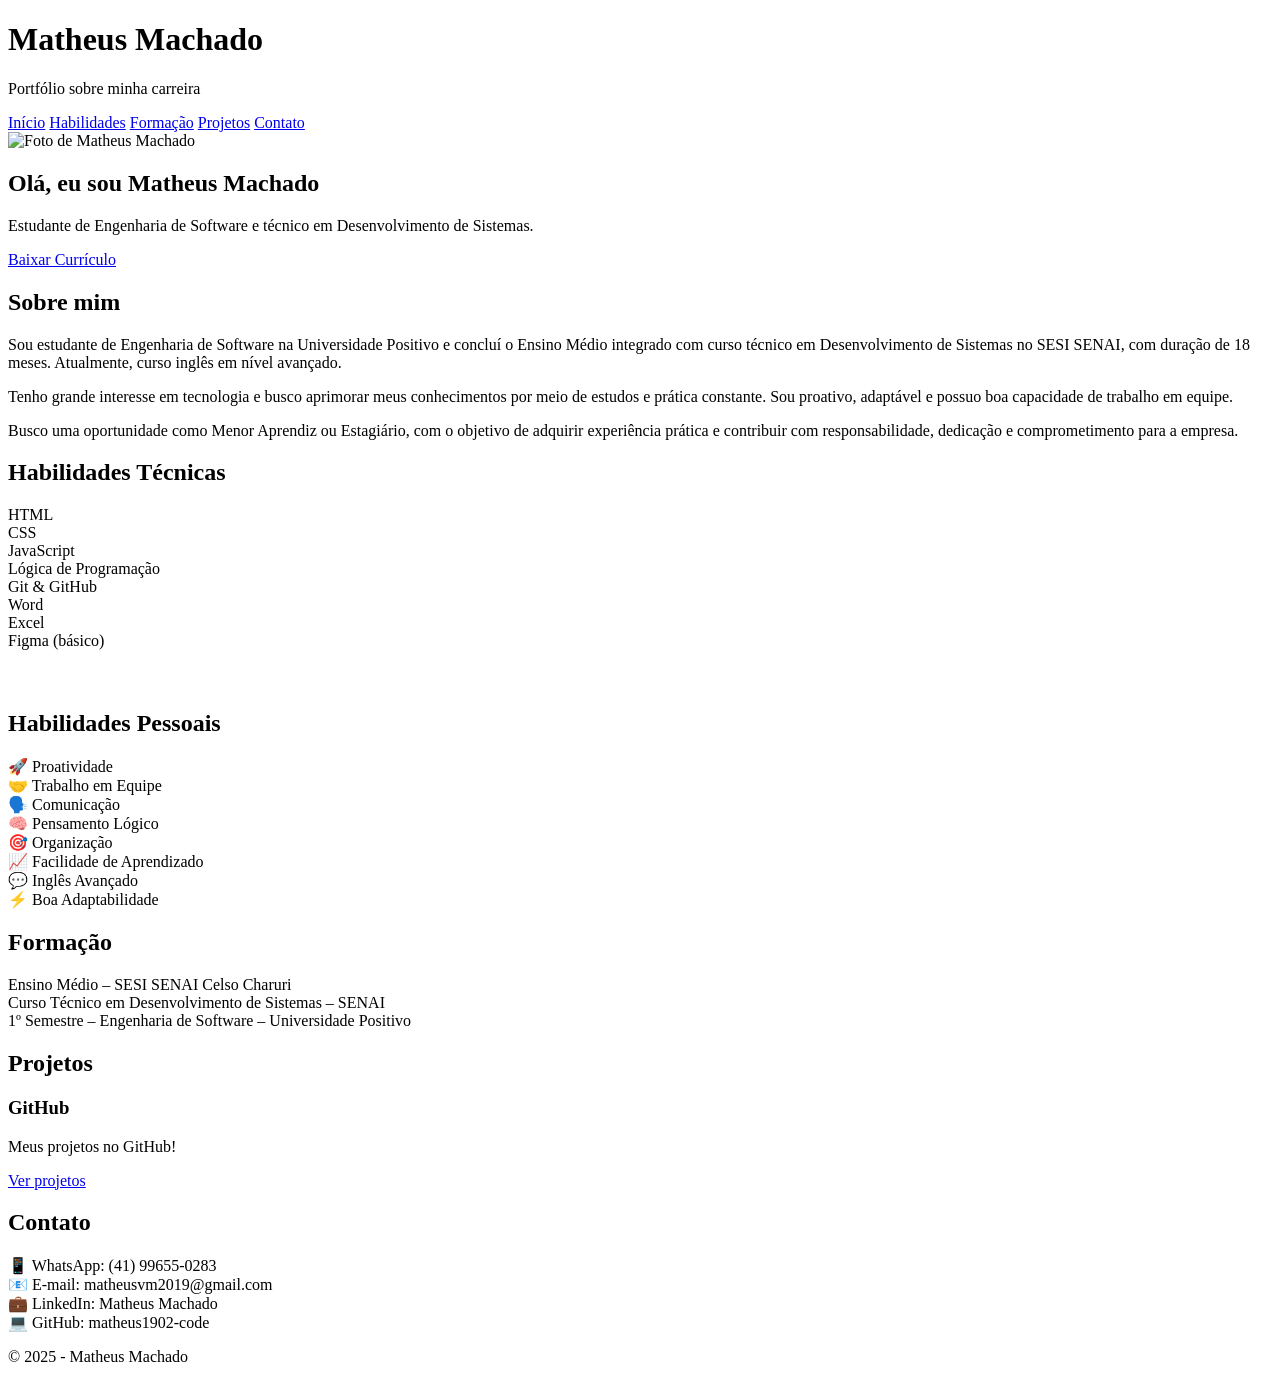
==== index.html @ 7f8881ae "Create index.html" ====
<!DOCTYPE html>
<html lang="pt-br">

<head>
  <meta charset="UTF-8">
  <meta name="viewport" content="width=device-width, initial-scale=1.0">
  <title>Portfólio | Matheus Machado</title>
  <link rel="stylesheet" href="style.css">
</head>

<body>

  <header>
    <h1>Matheus Machado</h1>
    <p>Portfólio sobre minha carreira</p>

    <nav>
      <a href="#home">Início</a>
      <a href="#habilidades">Habilidades</a>
      <a href="#formacao">Formação</a>
      <a href="#projetos">Projetos</a>
      <a href="#contato">Contato</a>
    </nav>
  </header>

  <main id="home">

    <!-- HOME + SOBRE -->
    <section class="container-inicial reveal">

      <div class="esquerda">
        <img src="/img/imagem-matheus.jpeg" alt="Foto de Matheus Machado">

        <h2>Olá, eu sou <span>Matheus Machado</span></h2>

        <p>
          Estudante de Engenharia de Software e técnico em Desenvolvimento de Sistemas.
        </p>

        <a href="/docs/Currículo Matheus Machado.pdf" class="btn-cv" download>
          Baixar Currículo
        </a>
      </div>

      <div class="direita">
        <h2>Sobre mim</h2>
        <p>
          Sou estudante de Engenharia de Software na Universidade Positivo e concluí o Ensino Médio integrado com curso técnico
          em Desenvolvimento de Sistemas no SESI SENAI, com duração de 18 meses. Atualmente, curso inglês
          em nível avançado.
        </p>

        <p>
          Tenho grande interesse em tecnologia e busco aprimorar meus conhecimentos por
          meio de estudos e prática constante. Sou proativo, adaptável e possuo boa
          capacidade de trabalho em equipe.
        </p>

        <p>
          Busco uma oportunidade como Menor Aprendiz ou Estagiário, com o objetivo de
          adquirir experiência prática e contribuir com responsabilidade, dedicação e
          comprometimento para a empresa.
        </p>
      </div>

    </section>

    <!-- HABILIDADES -->
    <section id="habilidades" class="reveal">
      <h2>Habilidades Técnicas</h2>

      <div class="grid-habilidades">
        <div class="card-habilidade">HTML</div>
        <div class="card-habilidade">CSS</div>
        <div class="card-habilidade">JavaScript</div>
        <div class="card-habilidade">Lógica de Programação</div>
        <div class="card-habilidade">Git & GitHub</div>
        <div class="card-habilidade">Word</div>
        <div class="card-habilidade">Excel</div>
        <div class="card-habilidade">Figma (básico)</div>
      </div>

      <h2 style="margin-top:60px;">Habilidades Pessoais</h2>

      <div class="grid-habilidades">
        <div class="card-habilidade">🚀 Proatividade</div>
        <div class="card-habilidade">🤝 Trabalho em Equipe</div>
        <div class="card-habilidade">🗣️ Comunicação</div>
        <div class="card-habilidade">🧠 Pensamento Lógico</div>
        <div class="card-habilidade">🎯 Organização</div>
        <div class="card-habilidade">📈 Facilidade de Aprendizado</div>
        <div class="card-habilidade">💬 Inglês Avançado</div>
        <div class="card-habilidade">⚡ Boa Adaptabilidade</div>
      </div>
    </section>

    <!-- FORMAÇÃO -->
    <section id="formacao" class="reveal">
      <h2>Formação</h2>

      <div class="formacao-item">
        Ensino Médio – SESI SENAI Celso Charuri
      </div>

      <div class="formacao-item">
        Curso Técnico em Desenvolvimento de Sistemas – SENAI
      </div>

      <div class="formacao-item">
        1º Semestre – Engenharia de Software – Universidade Positivo
      </div>
    </section>


    <!-- PROJETOS -->
    <section id="projetos" class="reveal">
      <h2>Projetos</h2>

      <div class="projetos-container">

        <div class="projeto">
          <h3>GitHub</h3>
          <p>Meus projetos no GitHub!</p>
          <a href="https://github.com/matheus1902-code" target="_blank">Ver projetos</a>
        </div>

      </div>
    </section>


    <!-- CONTATO -->
    <section id="contato" class="reveal">
      <h2>Contato</h2>

      <div class="contato-item">📱 WhatsApp: (41) 99655-0283</div>
      <div class="contato-item">📧 E-mail: matheusvm2019@gmail.com</div>
      <div class="contato-item">💼 LinkedIn: Matheus Machado</div>
      <div class="contato-item">💻 GitHub: matheus1902-code</div>
    </section>

  </main>

  <footer>
    <p>© 2025 - Matheus Machado</p>
  </footer>

  <script src="script.js"></script>
</body>

</html>
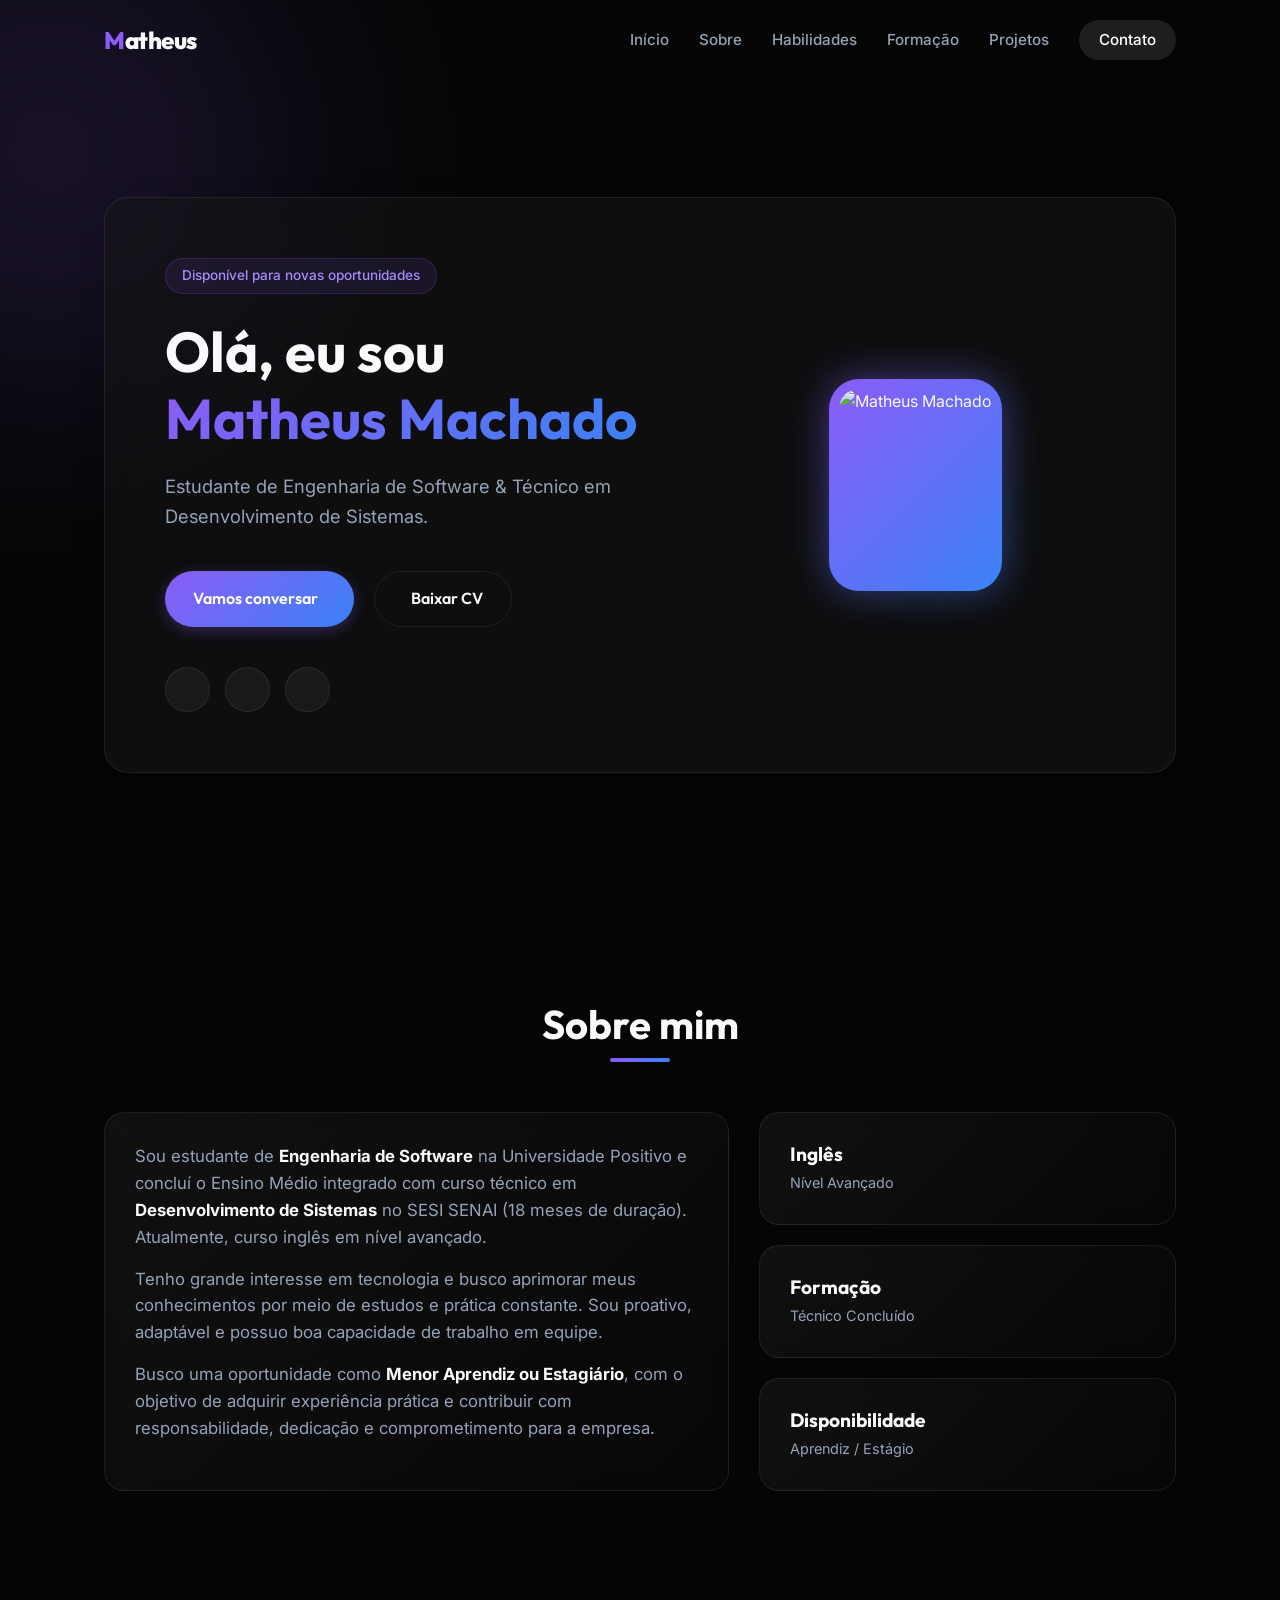
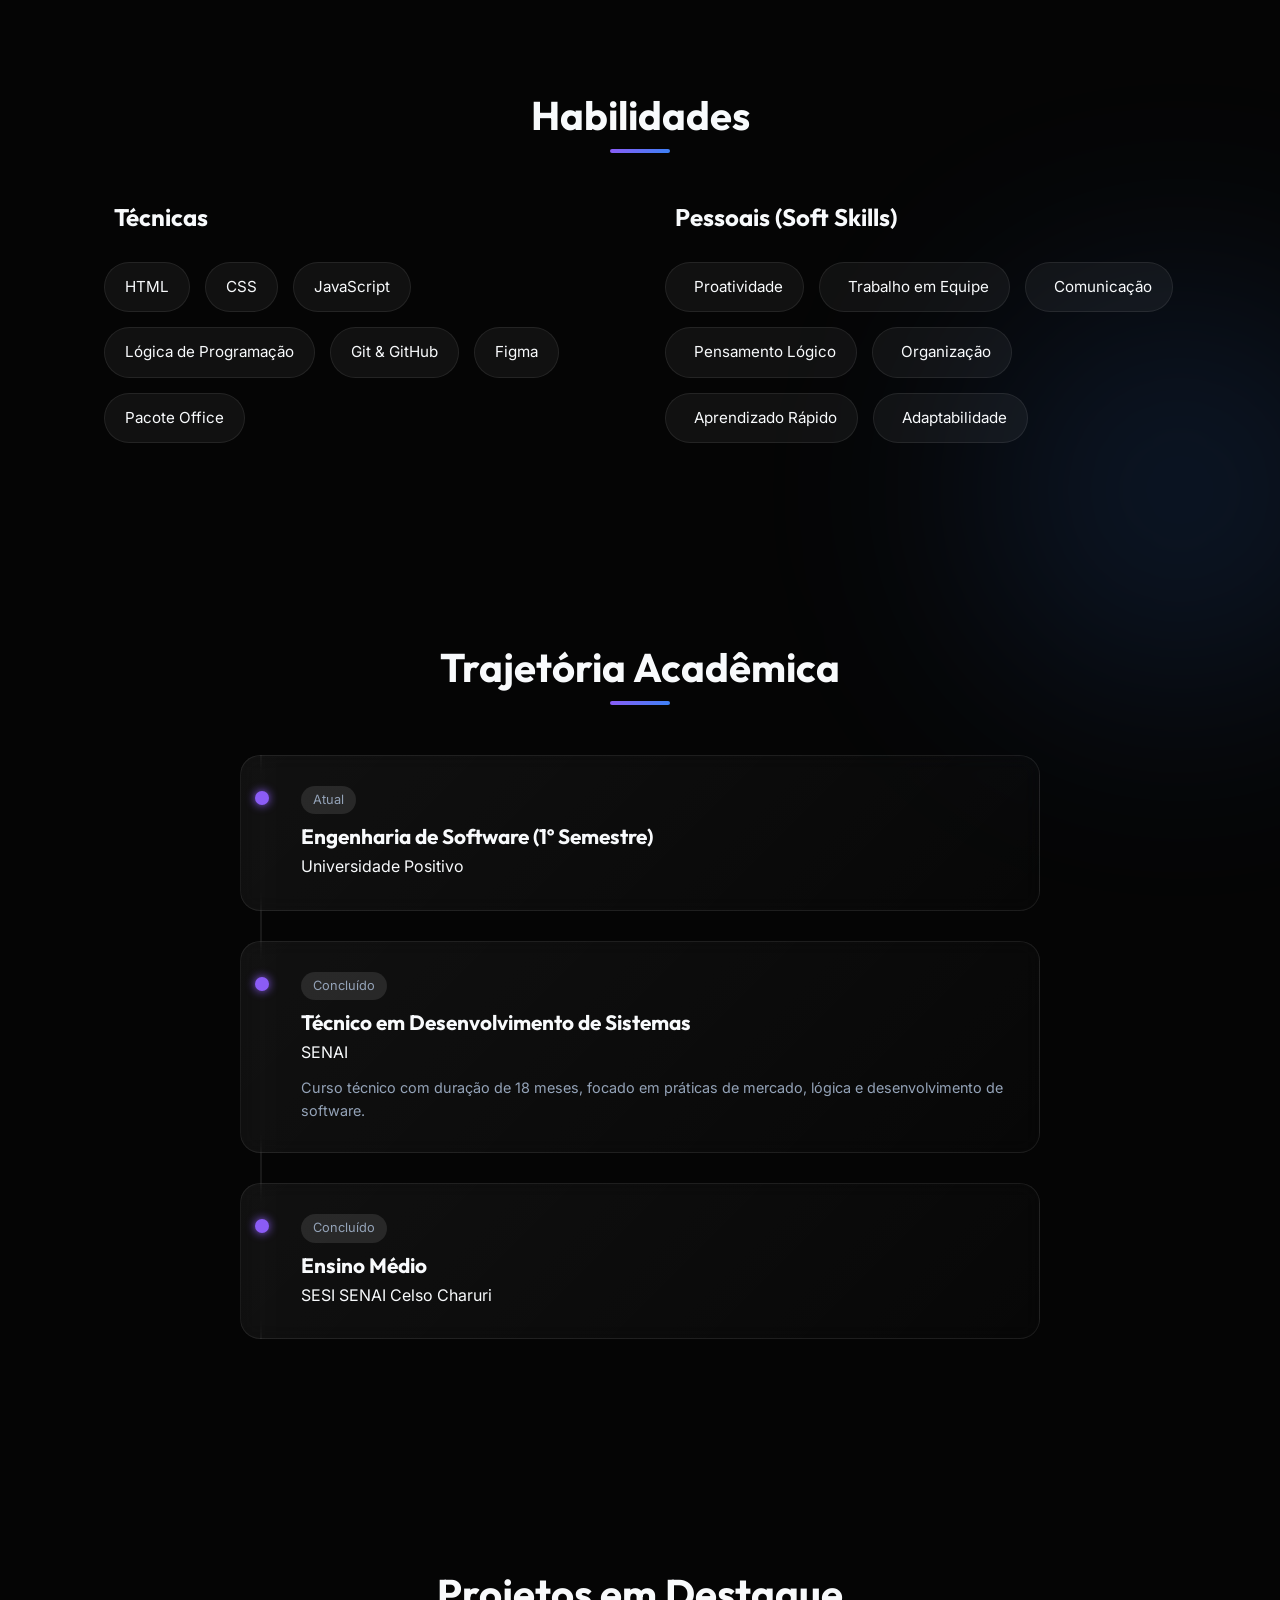
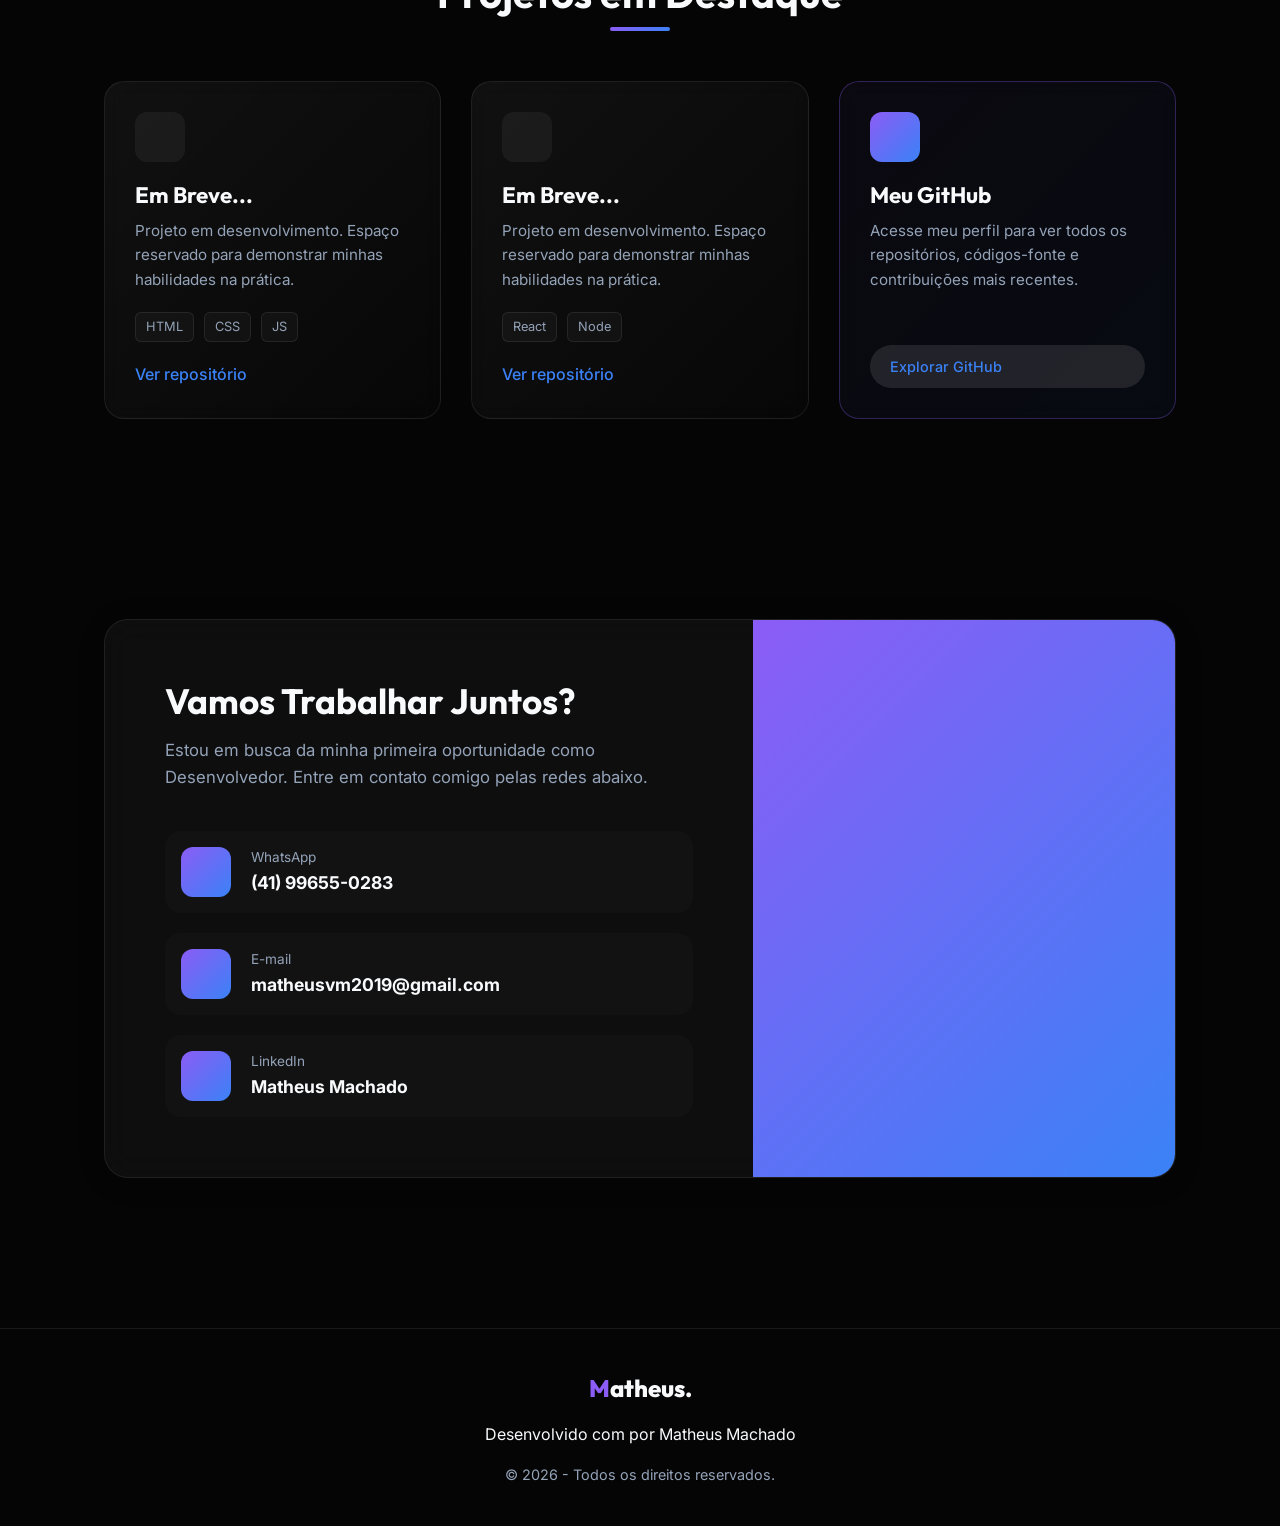
==== commit 9006470b: "Add files via upload" ====
--- a/index.html
+++ b/index.html
@@ -4,147 +4,291 @@
 <head>
   <meta charset="UTF-8">
   <meta name="viewport" content="width=device-width, initial-scale=1.0">
-  <title>Portfólio | Matheus Machado</title>
+  <title>Matheus Machado | Portfólio</title>
+  
+  <!-- Google Fonts -->
+  <link rel="preconnect" href="https://fonts.googleapis.com">
+  <link rel="preconnect" href="https://fonts.gstatic.com" crossorigin>
+  <link href="https://fonts.googleapis.com/css2?family=Inter:wght@300;400;500;600&family=Outfit:wght@400;600;800&display=swap" rel="stylesheet">
+  
+  <!-- Phosphor Icons -->
+  <script src="https://unpkg.com/@phosphor-icons/web"></script>
+  
   <link rel="stylesheet" href="style.css">
 </head>
 
 <body>
 
-  <header>
-    <h1>Matheus Machado</h1>
-    <p>Portfólio sobre minha carreira</p>
-
-    <nav>
-      <a href="#home">Início</a>
-      <a href="#habilidades">Habilidades</a>
-      <a href="#formacao">Formação</a>
-      <a href="#projetos">Projetos</a>
-      <a href="#contato">Contato</a>
-    </nav>
+  <!-- Background Animated Blobs -->
+  <div class="blob blob-1"></div>
+  <div class="blob blob-2"></div>
+
+  <header id="header">
+    <div class="header-container">
+      <div class="logo">
+        <a href="#home"><span>M</span>atheus</a>
+      </div>
+      <nav>
+        <a href="#home">Início</a>
+        <a href="#sobre">Sobre</a>
+        <a href="#habilidades">Habilidades</a>
+        <a href="#formacao">Formação</a>
+        <a href="#projetos">Projetos</a>
+        <a href="#contato" class="nav-cta">Contato</a>
+      </nav>
+      <div class="mobile-menu-btn">
+        <i class="ph ph-list"></i>
+      </div>
+    </div>
   </header>
 
   <main id="home">
-
-    <!-- HOME + SOBRE -->
-    <section class="container-inicial reveal">
-
-      <div class="esquerda">
-        <img src="/img/imagem-matheus.jpeg" alt="Foto de Matheus Machado">
-
-        <h2>Olá, eu sou <span>Matheus Machado</span></h2>
-
-        <p>
-          Estudante de Engenharia de Software e técnico em Desenvolvimento de Sistemas.
-        </p>
-
-        <a href="/docs/Currículo Matheus Machado.pdf" class="btn-cv" download>
-          Baixar Currículo
-        </a>
-      </div>
-
-      <div class="direita">
+    <!-- HOME HERO -->
+    <section class="hero-section reveal">
+      <div class="hero-content glass-panel">
+        <div class="hero-text">
+          <div class="badge">Disponível para novas oportunidades</div>
+          <h1>Olá, eu sou<br><span class="gradient-text">Matheus Machado</span></h1>
+          <p class="subtitle">
+            Estudante de Engenharia de Software & Técnico em Desenvolvimento de Sistemas.
+          </p>
+          <div class="hero-actions">
+            <a href="#contato" class="btn btn-primary">
+              Vamos conversar <i class="ph ph-arrow-right"></i>
+            </a>
+            <a href="/docs/Currículo Matheus Machado.pdf" class="btn btn-secondary" download>
+              <i class="ph ph-download-simple"></i> Baixar CV
+            </a>
+          </div>
+          <div class="hero-social">
+            <a href="https://github.com/matheus1902-code" target="_blank" aria-label="GitHub"><i class="ph ph-github-logo"></i></a>
+            <a href="#" aria-label="LinkedIn"><i class="ph ph-linkedin-logo"></i></a>
+            <a href="mailto:matheusvm2019@gmail.com" aria-label="Email"><i class="ph ph-envelope-simple"></i></a>
+          </div>
+        </div>
+        <div class="hero-image">
+          <div class="img-wrapper">
+            <img src="/img/imagem-matheus.jpeg" alt="Matheus Machado">
+          </div>
+        </div>
+      </div>
+    </section>
+
+    <!-- SOBRE -->
+    <section id="sobre" class="section reveal">
+      <div class="section-header">
         <h2>Sobre mim</h2>
-        <p>
-          Sou estudante de Engenharia de Software na Universidade Positivo e concluí o Ensino Médio integrado com curso técnico
-          em Desenvolvimento de Sistemas no SESI SENAI, com duração de 18 meses. Atualmente, curso inglês
-          em nível avançado.
-        </p>
-
-        <p>
-          Tenho grande interesse em tecnologia e busco aprimorar meus conhecimentos por
-          meio de estudos e prática constante. Sou proativo, adaptável e possuo boa
-          capacidade de trabalho em equipe.
-        </p>
-
-        <p>
-          Busco uma oportunidade como Menor Aprendiz ou Estagiário, com o objetivo de
-          adquirir experiência prática e contribuir com responsabilidade, dedicação e
-          comprometimento para a empresa.
-        </p>
-      </div>
-
+        <div class="divider"></div>
+      </div>
+      
+      <div class="about-grid">
+        <div class="about-text glass-card">
+          <i class="ph ph-user-circle about-icon"></i>
+          <p>
+            Sou estudante de <strong>Engenharia de Software</strong> na Universidade Positivo e concluí o Ensino Médio integrado com curso técnico em <strong>Desenvolvimento de Sistemas</strong> no SESI SENAI (18 meses de duração). Atualmente, curso inglês em nível avançado.
+          </p>
+          <p>
+            Tenho grande interesse em tecnologia e busco aprimorar meus conhecimentos por meio de estudos e prática constante. Sou proativo, adaptável e possuo boa capacidade de trabalho em equipe.
+          </p>
+          <p>
+            Busco uma oportunidade como <strong>Menor Aprendiz ou Estagiário</strong>, com o objetivo de adquirir experiência prática e contribuir com responsabilidade, dedicação e comprometimento para a empresa.
+          </p>
+        </div>
+        
+        <div class="about-stats">
+          <div class="stat-card glass-card">
+            <h3>Inglês</h3>
+            <p>Nível Avançado</p>
+            <i class="ph ph-translate stat-icon"></i>
+          </div>
+          <div class="stat-card glass-card">
+            <h3>Formação</h3>
+            <p>Técnico Concluído</p>
+            <i class="ph ph-graduation-cap stat-icon"></i>
+          </div>
+          <div class="stat-card glass-card">
+            <h3>Disponibilidade</h3>
+            <p>Aprendiz / Estágio</p>
+            <i class="ph ph-briefcase stat-icon"></i>
+          </div>
+        </div>
+      </div>
     </section>
 
     <!-- HABILIDADES -->
-    <section id="habilidades" class="reveal">
-      <h2>Habilidades Técnicas</h2>
-
-      <div class="grid-habilidades">
-        <div class="card-habilidade">HTML</div>
-        <div class="card-habilidade">CSS</div>
-        <div class="card-habilidade">JavaScript</div>
-        <div class="card-habilidade">Lógica de Programação</div>
-        <div class="card-habilidade">Git & GitHub</div>
-        <div class="card-habilidade">Word</div>
-        <div class="card-habilidade">Excel</div>
-        <div class="card-habilidade">Figma (básico)</div>
-      </div>
-
-      <h2 style="margin-top:60px;">Habilidades Pessoais</h2>
-
-      <div class="grid-habilidades">
-        <div class="card-habilidade">🚀 Proatividade</div>
-        <div class="card-habilidade">🤝 Trabalho em Equipe</div>
-        <div class="card-habilidade">🗣️ Comunicação</div>
-        <div class="card-habilidade">🧠 Pensamento Lógico</div>
-        <div class="card-habilidade">🎯 Organização</div>
-        <div class="card-habilidade">📈 Facilidade de Aprendizado</div>
-        <div class="card-habilidade">💬 Inglês Avançado</div>
-        <div class="card-habilidade">⚡ Boa Adaptabilidade</div>
+    <section id="habilidades" class="section reveal">
+      <div class="section-header">
+        <h2>Habilidades</h2>
+        <div class="divider"></div>
+      </div>
+
+      <div class="skills-container">
+        <div class="skills-column">
+          <h3 class="skills-title"><i class="ph ph-code"></i> Técnicas</h3>
+          <div class="skills-grid">
+            <div class="skill-tag">HTML</div>
+            <div class="skill-tag">CSS</div>
+            <div class="skill-tag">JavaScript</div>
+            <div class="skill-tag">Lógica de Programação</div>
+            <div class="skill-tag">Git & GitHub</div>
+            <div class="skill-tag">Figma</div>
+            <div class="skill-tag">Pacote Office</div>
+          </div>
+        </div>
+
+        <div class="skills-column">
+          <h3 class="skills-title"><i class="ph ph-users"></i> Pessoais (Soft Skills)</h3>
+          <div class="skills-grid">
+            <div class="skill-tag"><i class="ph-fill ph-rocket-launch"></i> Proatividade</div>
+            <div class="skill-tag"><i class="ph-fill ph-users-three"></i> Trabalho em Equipe</div>
+            <div class="skill-tag"><i class="ph-fill ph-chats"></i> Comunicação</div>
+            <div class="skill-tag"><i class="ph-fill ph-brain"></i> Pensamento Lógico</div>
+            <div class="skill-tag"><i class="ph-fill ph-check-square"></i> Organização</div>
+            <div class="skill-tag"><i class="ph-fill ph-book-open"></i> Aprendizado Rápido</div>
+            <div class="skill-tag"><i class="ph-fill ph-arrows-merge"></i> Adaptabilidade</div>
+          </div>
+        </div>
       </div>
     </section>
 
     <!-- FORMAÇÃO -->
-    <section id="formacao" class="reveal">
-      <h2>Formação</h2>
-
-      <div class="formacao-item">
-        Ensino Médio – SESI SENAI Celso Charuri
-      </div>
-
-      <div class="formacao-item">
-        Curso Técnico em Desenvolvimento de Sistemas – SENAI
-      </div>
-
-      <div class="formacao-item">
-        1º Semestre – Engenharia de Software – Universidade Positivo
-      </div>
-    </section>
-
+    <section id="formacao" class="section reveal">
+      <div class="section-header">
+        <h2>Trajetória Acadêmica</h2>
+        <div class="divider"></div>
+      </div>
+
+      <div class="timeline">
+        <div class="timeline-item glass-card">
+          <div class="timeline-dot"></div>
+          <div class="timeline-content">
+            <span class="timeline-date">Atual</span>
+            <h3>Engenharia de Software (1º Semestre)</h3>
+            <p>Universidade Positivo</p>
+          </div>
+        </div>
+
+        <div class="timeline-item glass-card">
+          <div class="timeline-dot"></div>
+          <div class="timeline-content">
+            <span class="timeline-date">Concluído</span>
+            <h3>Técnico em Desenvolvimento de Sistemas</h3>
+            <p>SENAI</p>
+            <p class="timeline-desc">Curso técnico com duração de 18 meses, focado em práticas de mercado, lógica e desenvolvimento de software.</p>
+          </div>
+        </div>
+
+        <div class="timeline-item glass-card">
+          <div class="timeline-dot"></div>
+          <div class="timeline-content">
+            <span class="timeline-date">Concluído</span>
+            <h3>Ensino Médio</h3>
+            <p>SESI SENAI Celso Charuri</p>
+          </div>
+        </div>
+      </div>
+    </section>
 
     <!-- PROJETOS -->
-    <section id="projetos" class="reveal">
-      <h2>Projetos</h2>
-
-      <div class="projetos-container">
-
-        <div class="projeto">
-          <h3>GitHub</h3>
-          <p>Meus projetos no GitHub!</p>
-          <a href="https://github.com/matheus1902-code" target="_blank">Ver projetos</a>
-        </div>
-
-      </div>
-    </section>
-
+    <section id="projetos" class="section reveal">
+      <div class="section-header">
+        <h2>Projetos em Destaque</h2>
+        <div class="divider"></div>
+      </div>
+
+      <div class="projects-grid">
+        <!-- Projeto Placeholder 1 -->
+        <div class="project-card glass-card">
+          <div class="project-icon-wrapper">
+            <i class="ph ph-code"></i>
+          </div>
+          <h3>Em Breve...</h3>
+          <p>Projeto em desenvolvimento. Espaço reservado para demonstrar minhas habilidades na prática.</p>
+          <div class="project-techs">
+            <span>HTML</span>
+            <span>CSS</span>
+            <span>JS</span>
+          </div>
+          <a href="#" class="project-link">Ver repositório <i class="ph ph-arrow-up-right"></i></a>
+        </div>
+
+        <!-- Projeto Placeholder 2 -->
+        <div class="project-card glass-card">
+          <div class="project-icon-wrapper">
+            <i class="ph ph-terminal-window"></i>
+          </div>
+          <h3>Em Breve...</h3>
+          <p>Projeto em desenvolvimento. Espaço reservado para demonstrar minhas habilidades na prática.</p>
+          <div class="project-techs">
+            <span>React</span>
+            <span>Node</span>
+          </div>
+          <a href="#" class="project-link">Ver repositório <i class="ph ph-arrow-up-right"></i></a>
+        </div>
+
+        <!-- Link GitHub Geral -->
+        <div class="project-card glass-card highlight-card">
+          <div class="project-icon-wrapper">
+            <i class="ph ph-github-logo"></i>
+          </div>
+          <h3>Meu GitHub</h3>
+          <p>Acesse meu perfil para ver todos os repositórios, códigos-fonte e contribuições mais recentes.</p>
+          <a href="https://github.com/matheus1902-code" target="_blank" class="project-link btn-primary-small">
+            Explorar GitHub <i class="ph ph-arrow-right"></i>
+          </a>
+        </div>
+      </div>
+    </section>
 
     <!-- CONTATO -->
-    <section id="contato" class="reveal">
-      <h2>Contato</h2>
-
-      <div class="contato-item">📱 WhatsApp: (41) 99655-0283</div>
-      <div class="contato-item">📧 E-mail: matheusvm2019@gmail.com</div>
-      <div class="contato-item">💼 LinkedIn: Matheus Machado</div>
-      <div class="contato-item">💻 GitHub: matheus1902-code</div>
-    </section>
-
+    <section id="contato" class="section reveal">
+      <div class="contact-wrapper glass-panel">
+        <div class="contact-info">
+          <h2>Vamos Trabalhar Juntos?</h2>
+          <p>Estou em busca da minha primeira oportunidade como Desenvolvedor. Entre em contato comigo pelas redes abaixo.</p>
+          
+          <div class="contact-list">
+            <a href="https://wa.me/5541996550283" target="_blank" class="contact-item">
+              <div class="icon-box"><i class="ph ph-whatsapp-logo"></i></div>
+              <div class="contact-text">
+                <span>WhatsApp</span>
+                <strong>(41) 99655-0283</strong>
+              </div>
+            </a>
+            
+            <a href="mailto:matheusvm2019@gmail.com" class="contact-item">
+              <div class="icon-box"><i class="ph ph-envelope-simple"></i></div>
+              <div class="contact-text">
+                <span>E-mail</span>
+                <strong>matheusvm2019@gmail.com</strong>
+              </div>
+            </a>
+            
+            <a href="#" class="contact-item">
+              <div class="icon-box"><i class="ph ph-linkedin-logo"></i></div>
+              <div class="contact-text">
+                <span>LinkedIn</span>
+                <strong>Matheus Machado</strong>
+              </div>
+            </a>
+          </div>
+        </div>
+        
+        <div class="contact-visual">
+          <i class="ph-fill ph-paper-plane-tilt"></i>
+        </div>
+      </div>
+    </section>
   </main>
 
   <footer>
-    <p>© 2025 - Matheus Machado</p>
+    <div class="footer-content">
+      <div class="footer-logo"><span>M</span>atheus.</div>
+      <p>Desenvolvido com <i class="ph-fill ph-heart" style="color: var(--primary);"></i> por Matheus Machado</p>
+      <p class="copyright">© 2026 - Todos os direitos reservados.</p>
+    </div>
   </footer>
 
   <script src="script.js"></script>
 </body>
-
 </html>
--- a/style.css
+++ b/style.css
@@ -0,0 +1,821 @@
+:root {
+  /* Colors */
+  --bg-color: #050505;
+  --bg-glass: rgba(20, 20, 22, 0.6);
+  --border-glass: rgba(255, 255, 255, 0.08);
+  
+  --primary: #8b5cf6; /* Vibrant purple */
+  --secondary: #3b82f6; /* Vibrant blue */
+  --text-main: #f8fafc;
+  --text-muted: #94a3b8;
+  
+  /* Gradients */
+  --gradient-main: linear-gradient(135deg, var(--primary), var(--secondary));
+  --gradient-glass: linear-gradient(135deg, rgba(255,255,255,0.05), rgba(255,255,255,0.01));
+  
+  /* Fonts */
+  --font-heading: 'Outfit', sans-serif;
+  --font-body: 'Inter', sans-serif;
+  
+  /* Transitions */
+  --transition: all 0.3s cubic-bezier(0.4, 0, 0.2, 1);
+}
+
+* {
+  margin: 0;
+  padding: 0;
+  box-sizing: border-box;
+}
+
+body {
+  background-color: var(--bg-color);
+  color: var(--text-main);
+  font-family: var(--font-body);
+  line-height: 1.6;
+  overflow-x: hidden;
+  position: relative;
+}
+
+/* Typography */
+h1, h2, h3, h4, h5, h6 {
+  font-family: var(--font-heading);
+  line-height: 1.2;
+}
+
+a {
+  text-decoration: none;
+  color: inherit;
+}
+
+.gradient-text {
+  background: var(--gradient-main);
+  -webkit-background-clip: text;
+  -webkit-text-fill-color: transparent;
+  background-clip: text;
+  display: inline-block;
+}
+
+/* Background Blobs */
+.blob {
+  position: absolute;
+  filter: blur(120px);
+  z-index: -1;
+  opacity: 0.5;
+  border-radius: 50%;
+  animation: float 10s infinite ease-in-out alternate;
+}
+
+.blob-1 {
+  width: 500px;
+  height: 500px;
+  background: rgba(139, 92, 246, 0.3);
+  top: -100px;
+  left: -200px;
+}
+
+.blob-2 {
+  width: 400px;
+  height: 400px;
+  background: rgba(59, 130, 246, 0.3);
+  top: 40%;
+  right: -100px;
+  animation-delay: -5s;
+}
+
+@keyframes float {
+  0% { transform: translate(0, 0) scale(1); }
+  100% { transform: translate(30px, 50px) scale(1.1); }
+}
+
+/* Glassmorphism Utilities */
+.glass-panel {
+  background: var(--bg-glass);
+  backdrop-filter: blur(16px);
+  -webkit-backdrop-filter: blur(16px);
+  border: 1px solid var(--border-glass);
+  border-radius: 24px;
+  box-shadow: 0 4px 30px rgba(0, 0, 0, 0.1);
+}
+
+.glass-card {
+  background: var(--gradient-glass);
+  backdrop-filter: blur(10px);
+  -webkit-backdrop-filter: blur(10px);
+  border: 1px solid var(--border-glass);
+  border-radius: 20px;
+  padding: 30px;
+  transition: var(--transition);
+}
+
+.glass-card:hover {
+  transform: translateY(-5px);
+  border-color: rgba(139, 92, 246, 0.3);
+  box-shadow: 0 10px 30px -10px rgba(139, 92, 246, 0.2);
+}
+
+/* Buttons */
+.btn {
+  display: inline-flex;
+  align-items: center;
+  gap: 8px;
+  padding: 14px 28px;
+  border-radius: 100px;
+  font-family: var(--font-heading);
+  font-weight: 600;
+  font-size: 1rem;
+  transition: var(--transition);
+  cursor: pointer;
+  border: none;
+}
+
+.btn-primary {
+  background: var(--gradient-main);
+  color: white;
+  box-shadow: 0 4px 15px rgba(139, 92, 246, 0.3);
+}
+
+.btn-primary:hover {
+  transform: translateY(-2px);
+  box-shadow: 0 8px 25px rgba(139, 92, 246, 0.5);
+}
+
+.btn-secondary {
+  background: transparent;
+  color: var(--text-main);
+  border: 1px solid var(--border-glass);
+}
+
+.btn-secondary:hover {
+  background: rgba(255,255,255,0.05);
+  border-color: white;
+}
+
+.btn-primary-small {
+  display: inline-flex;
+  align-items: center;
+  gap: 8px;
+  padding: 10px 20px;
+  background: rgba(255,255,255,0.1);
+  color: white;
+  border-radius: 100px;
+  font-weight: 500;
+  transition: var(--transition);
+  font-size: 0.9rem;
+}
+
+.btn-primary-small:hover {
+  background: var(--gradient-main);
+}
+
+/* Header */
+header {
+  position: fixed;
+  top: 0;
+  width: 100%;
+  z-index: 1000;
+  transition: var(--transition);
+  padding: 20px 0;
+}
+
+header.scrolled {
+  padding: 10px 0;
+  background: rgba(5, 5, 5, 0.8);
+  backdrop-filter: blur(12px);
+  -webkit-backdrop-filter: blur(12px);
+  border-bottom: 1px solid var(--border-glass);
+}
+
+.header-container {
+  max-width: 1200px;
+  margin: 0 auto;
+  padding: 0 5%;
+  display: flex;
+  justify-content: space-between;
+  align-items: center;
+}
+
+.logo a {
+  font-family: var(--font-heading);
+  font-weight: 800;
+  font-size: 1.5rem;
+  letter-spacing: -0.5px;
+}
+
+.logo span {
+  color: var(--primary);
+}
+
+nav {
+  display: flex;
+  gap: 30px;
+  align-items: center;
+}
+
+nav a {
+  font-size: 0.95rem;
+  font-weight: 500;
+  color: var(--text-muted);
+  transition: var(--transition);
+  position: relative;
+}
+
+nav a:hover {
+  color: var(--text-main);
+}
+
+nav a::after {
+  content: '';
+  position: absolute;
+  bottom: -4px;
+  left: 0;
+  width: 0%;
+  height: 2px;
+  background: var(--gradient-main);
+  transition: var(--transition);
+  border-radius: 2px;
+}
+
+nav a:hover::after {
+  width: 100%;
+}
+
+.nav-cta {
+  background: rgba(255,255,255,0.1);
+  padding: 8px 20px;
+  border-radius: 100px;
+  color: white;
+}
+
+.nav-cta:hover::after {
+  display: none;
+}
+.nav-cta:hover {
+  background: white;
+  color: black;
+}
+
+.mobile-menu-btn {
+  display: none;
+  font-size: 1.5rem;
+  cursor: pointer;
+}
+
+/* Sections General */
+.section {
+  padding: 100px 5%;
+  max-width: 1200px;
+  margin: 0 auto;
+}
+
+.section-header {
+  margin-bottom: 50px;
+  text-align: center;
+}
+
+.section-header h2 {
+  font-size: 2.5rem;
+  margin-bottom: 10px;
+}
+
+.divider {
+  height: 4px;
+  width: 60px;
+  background: var(--gradient-main);
+  margin: 0 auto;
+  border-radius: 2px;
+}
+
+/* Hero Section */
+.hero-section {
+  min-height: 100vh;
+  display: flex;
+  align-items: center;
+  justify-content: center;
+  padding: 120px 5% 50px;
+  max-width: 1200px;
+  margin: 0 auto;
+}
+
+.hero-content {
+  display: flex;
+  align-items: center;
+  justify-content: space-between;
+  gap: 50px;
+  padding: 60px;
+  width: 100%;
+}
+
+.hero-text {
+  flex: 1;
+}
+
+.badge {
+  display: inline-block;
+  padding: 6px 16px;
+  background: rgba(139, 92, 246, 0.1);
+  border: 1px solid rgba(139, 92, 246, 0.2);
+  color: #a78bfa;
+  border-radius: 100px;
+  font-size: 0.85rem;
+  font-weight: 500;
+  margin-bottom: 24px;
+}
+
+.hero-text h1 {
+  font-size: 3.5rem;
+  margin-bottom: 20px;
+}
+
+.subtitle {
+  font-size: 1.15rem;
+  color: var(--text-muted);
+  margin-bottom: 40px;
+  max-width: 90%;
+}
+
+.hero-actions {
+  display: flex;
+  gap: 20px;
+  margin-bottom: 40px;
+}
+
+.hero-social {
+  display: flex;
+  gap: 15px;
+}
+
+.hero-social a {
+  display: flex;
+  align-items: center;
+  justify-content: center;
+  width: 45px;
+  height: 45px;
+  border-radius: 50%;
+  background: rgba(255,255,255,0.05);
+  border: 1px solid var(--border-glass);
+  font-size: 1.3rem;
+  transition: var(--transition);
+}
+
+.hero-social a:hover {
+  background: var(--primary);
+  border-color: var(--primary);
+  transform: translateY(-3px);
+}
+
+.hero-image {
+  flex: 0.8;
+  display: flex;
+  justify-content: center;
+}
+
+.img-wrapper {
+  position: relative;
+  border-radius: 30px;
+  padding: 10px;
+  background: var(--gradient-main);
+  animation: float 6s ease-in-out infinite alternate;
+}
+
+.img-wrapper::before {
+  content: '';
+  position: absolute;
+  inset: 0;
+  background: var(--gradient-main);
+  filter: blur(20px);
+  opacity: 0.5;
+  z-index: -1;
+  border-radius: 30px;
+}
+
+.img-wrapper img {
+  width: 100%;
+  max-width: 320px;
+  border-radius: 20px;
+  display: block;
+  object-fit: cover;
+  aspect-ratio: 4/5;
+}
+
+/* Sobre Section */
+.about-grid {
+  display: grid;
+  grid-template-columns: 1.2fr 0.8fr;
+  gap: 30px;
+}
+
+.about-icon {
+  font-size: 2.5rem;
+  color: var(--primary);
+  margin-bottom: 20px;
+}
+
+.about-text p {
+  margin-bottom: 15px;
+  color: var(--text-muted);
+  font-size: 1.05rem;
+}
+
+.about-text strong {
+  color: var(--text-main);
+}
+
+.about-stats {
+  display: grid;
+  gap: 20px;
+}
+
+.stat-card {
+  position: relative;
+  overflow: hidden;
+}
+
+.stat-card h3 {
+  font-size: 1.2rem;
+  margin-bottom: 5px;
+}
+
+.stat-card p {
+  color: var(--text-muted);
+  font-size: 0.9rem;
+}
+
+.stat-icon {
+  position: absolute;
+  right: -10px;
+  bottom: -10px;
+  font-size: 5rem;
+  color: rgba(255,255,255,0.03);
+  transition: var(--transition);
+}
+
+.stat-card:hover .stat-icon {
+  color: rgba(139, 92, 246, 0.1);
+  transform: scale(1.1);
+}
+
+/* Habilidades */
+.skills-container {
+  display: grid;
+  grid-template-columns: 1fr 1fr;
+  gap: 50px;
+}
+
+.skills-title {
+  display: flex;
+  align-items: center;
+  gap: 10px;
+  margin-bottom: 30px;
+  font-size: 1.5rem;
+  color: var(--text-main);
+}
+
+.skills-title i {
+  color: var(--primary);
+}
+
+.skills-grid {
+  display: flex;
+  flex-wrap: wrap;
+  gap: 15px;
+}
+
+.skill-tag {
+  background: rgba(255,255,255,0.05);
+  border: 1px solid var(--border-glass);
+  padding: 12px 20px;
+  border-radius: 100px;
+  font-size: 0.95rem;
+  display: flex;
+  align-items: center;
+  gap: 8px;
+  transition: var(--transition);
+  cursor: default;
+}
+
+.skill-tag:hover {
+  background: rgba(139, 92, 246, 0.1);
+  border-color: var(--primary);
+  transform: translateY(-2px);
+}
+
+.skill-tag i {
+  color: var(--secondary);
+}
+
+/* Formação Timeline */
+.timeline {
+  position: relative;
+  max-width: 800px;
+  margin: 0 auto;
+}
+
+.timeline::before {
+  content: '';
+  position: absolute;
+  left: 20px;
+  top: 0;
+  bottom: 0;
+  width: 2px;
+  background: var(--border-glass);
+}
+
+.timeline-item {
+  position: relative;
+  padding-left: 60px;
+  margin-bottom: 30px;
+}
+
+.timeline-dot {
+  position: absolute;
+  left: 14px;
+  top: 35px;
+  width: 14px;
+  height: 14px;
+  border-radius: 50%;
+  background: var(--primary);
+  box-shadow: 0 0 10px var(--primary);
+}
+
+.timeline-date {
+  display: inline-block;
+  font-size: 0.8rem;
+  padding: 4px 12px;
+  background: rgba(255,255,255,0.1);
+  border-radius: 100px;
+  margin-bottom: 10px;
+  color: var(--text-muted);
+}
+
+.timeline-item h3 {
+  font-size: 1.3rem;
+  margin-bottom: 5px;
+}
+
+.timeline-desc {
+  margin-top: 10px;
+  font-size: 0.9rem;
+  color: var(--text-muted);
+}
+
+/* Projetos */
+.projects-grid {
+  display: grid;
+  grid-template-columns: repeat(auto-fit, minmax(300px, 1fr));
+  gap: 30px;
+}
+
+.project-card {
+  display: flex;
+  flex-direction: column;
+}
+
+.project-icon-wrapper {
+  width: 50px;
+  height: 50px;
+  border-radius: 12px;
+  background: rgba(255,255,255,0.05);
+  display: flex;
+  align-items: center;
+  justify-content: center;
+  font-size: 1.5rem;
+  color: var(--primary);
+  margin-bottom: 20px;
+}
+
+.project-card h3 {
+  font-size: 1.4rem;
+  margin-bottom: 10px;
+}
+
+.project-card p {
+  color: var(--text-muted);
+  font-size: 0.95rem;
+  margin-bottom: 20px;
+  flex-grow: 1;
+}
+
+.project-techs {
+  display: flex;
+  gap: 10px;
+  margin-bottom: 20px;
+  flex-wrap: wrap;
+}
+
+.project-techs span {
+  font-size: 0.8rem;
+  padding: 4px 10px;
+  background: rgba(255,255,255,0.03);
+  border: 1px solid var(--border-glass);
+  border-radius: 6px;
+  color: var(--text-muted);
+}
+
+.project-link {
+  display: inline-flex;
+  align-items: center;
+  gap: 5px;
+  color: var(--secondary);
+  font-weight: 500;
+  transition: var(--transition);
+}
+
+.project-link:hover {
+  gap: 10px;
+}
+
+.highlight-card {
+  border: 1px solid rgba(139, 92, 246, 0.3);
+  background: linear-gradient(135deg, rgba(139,92,246,0.05), rgba(59,130,246,0.05));
+}
+
+.highlight-card .project-icon-wrapper {
+  background: var(--gradient-main);
+  color: white;
+}
+
+/* Contato */
+.contact-wrapper {
+  display: flex;
+  padding: 0;
+  overflow: hidden;
+}
+
+.contact-info {
+  flex: 1;
+  padding: 60px;
+}
+
+.contact-info h2 {
+  font-size: 2.2rem;
+  margin-bottom: 15px;
+}
+
+.contact-info > p {
+  color: var(--text-muted);
+  margin-bottom: 40px;
+  font-size: 1.05rem;
+}
+
+.contact-list {
+  display: flex;
+  flex-direction: column;
+  gap: 20px;
+}
+
+.contact-item {
+  display: flex;
+  align-items: center;
+  gap: 20px;
+  padding: 15px;
+  border-radius: 16px;
+  background: rgba(255,255,255,0.02);
+  border: 1px solid transparent;
+  transition: var(--transition);
+}
+
+.contact-item:hover {
+  background: rgba(255,255,255,0.05);
+  border-color: var(--border-glass);
+  transform: translateX(10px);
+}
+
+.icon-box {
+  width: 50px;
+  height: 50px;
+  border-radius: 12px;
+  background: var(--gradient-main);
+  display: flex;
+  align-items: center;
+  justify-content: center;
+  font-size: 1.5rem;
+}
+
+.contact-text {
+  display: flex;
+  flex-direction: column;
+}
+
+.contact-text span {
+  font-size: 0.85rem;
+  color: var(--text-muted);
+}
+
+.contact-text strong {
+  font-size: 1.1rem;
+}
+
+.contact-visual {
+  flex: 0.8;
+  background: var(--gradient-main);
+  display: flex;
+  align-items: center;
+  justify-content: center;
+  font-size: 12rem;
+  color: rgba(255,255,255,0.2);
+}
+
+/* Footer */
+footer {
+  padding: 40px 5%;
+  border-top: 1px solid var(--border-glass);
+  margin-top: 50px;
+  text-align: center;
+}
+
+.footer-content {
+  display: flex;
+  flex-direction: column;
+  align-items: center;
+  gap: 15px;
+}
+
+.footer-logo {
+  font-family: var(--font-heading);
+  font-size: 1.5rem;
+  font-weight: 800;
+}
+
+.footer-logo span {
+  color: var(--primary);
+}
+
+.copyright {
+  font-size: 0.9rem;
+  color: var(--text-muted);
+}
+
+/* Scroll Animation Classes */
+.reveal {
+  opacity: 0;
+  transform: translateY(30px);
+  transition: all 0.8s cubic-bezier(0.5, 0, 0, 1);
+}
+
+.reveal.active {
+  opacity: 1;
+  transform: translateY(0);
+}
+
+/* Responsiveness */
+@media (max-width: 992px) {
+  .hero-content {
+    flex-direction: column;
+    text-align: center;
+    padding: 40px 20px;
+  }
+  
+  .hero-actions, .hero-social {
+    justify-content: center;
+  }
+  
+  .about-grid, .skills-container {
+    grid-template-columns: 1fr;
+  }
+  
+  .contact-wrapper {
+    flex-direction: column;
+  }
+  
+  .contact-visual {
+    padding: 60px 0;
+  }
+  
+  .hero-text h1 {
+    font-size: 2.8rem;
+  }
+  
+  .subtitle {
+    margin: 0 auto 30px;
+  }
+}
+
+@media (max-width: 768px) {
+  nav {
+    display: none;
+  }
+  
+  .mobile-menu-btn {
+    display: block;
+  }
+  
+  .section {
+    padding: 80px 5%;
+  }
+  
+  .hero-section {
+    padding-top: 100px;
+  }
+  
+  .contact-info {
+    padding: 30px 20px;
+  }
+  
+  .hero-text h1 {
+    font-size: 2.2rem;
+  }
+  
+  .blob-1 {
+    width: 300px; height: 300px;
+  }
+}
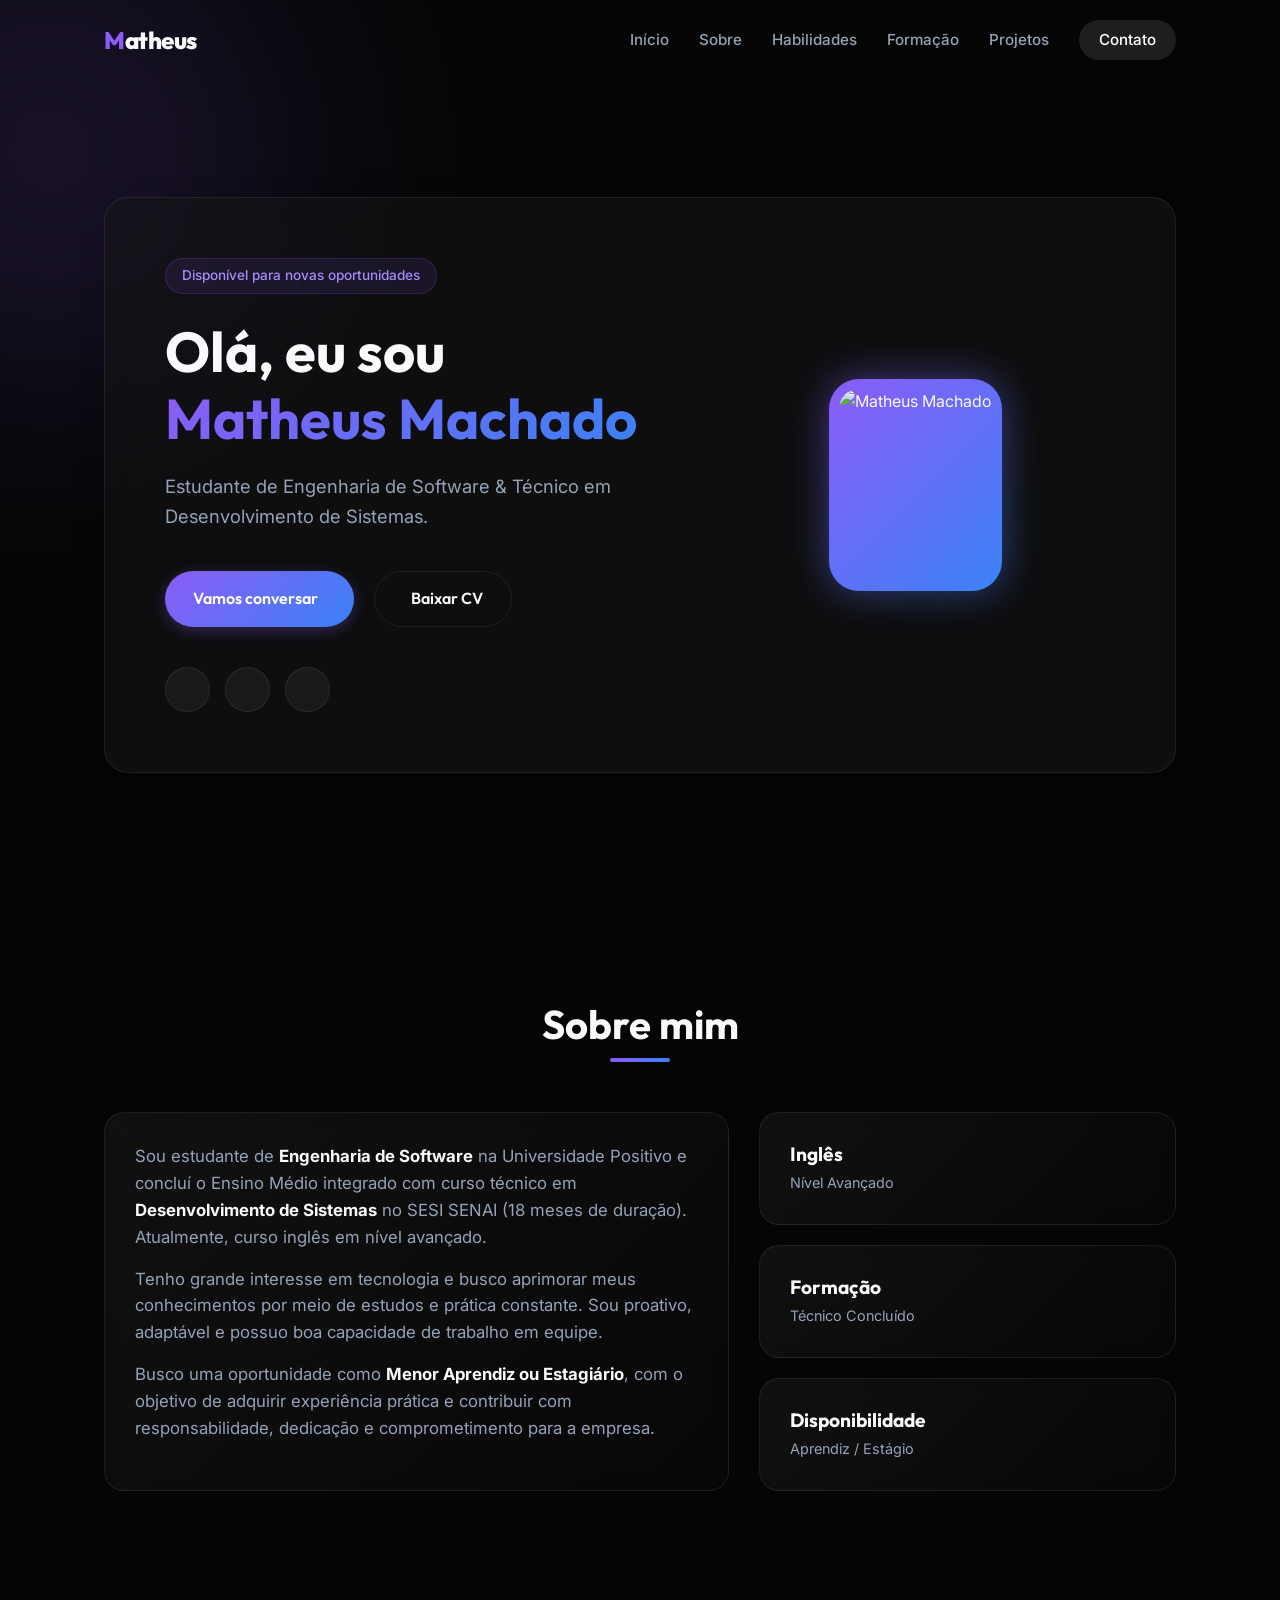
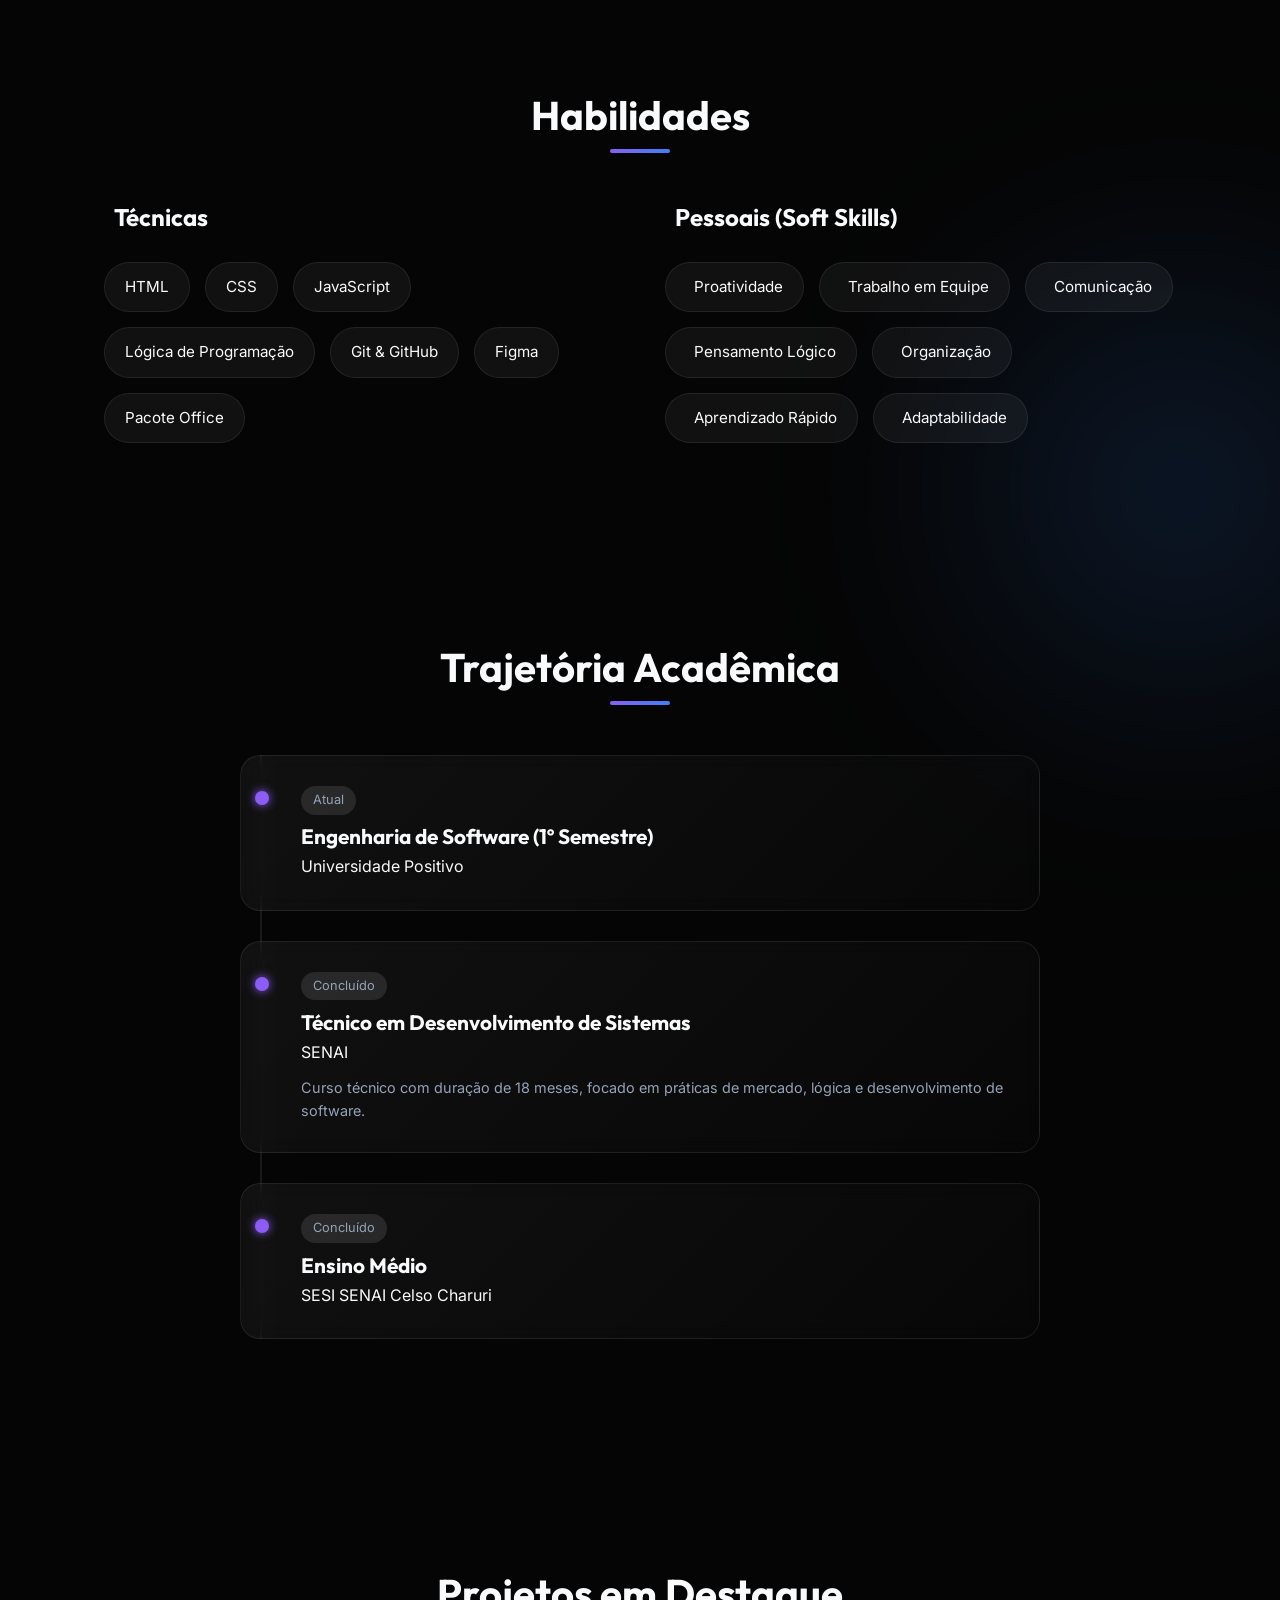
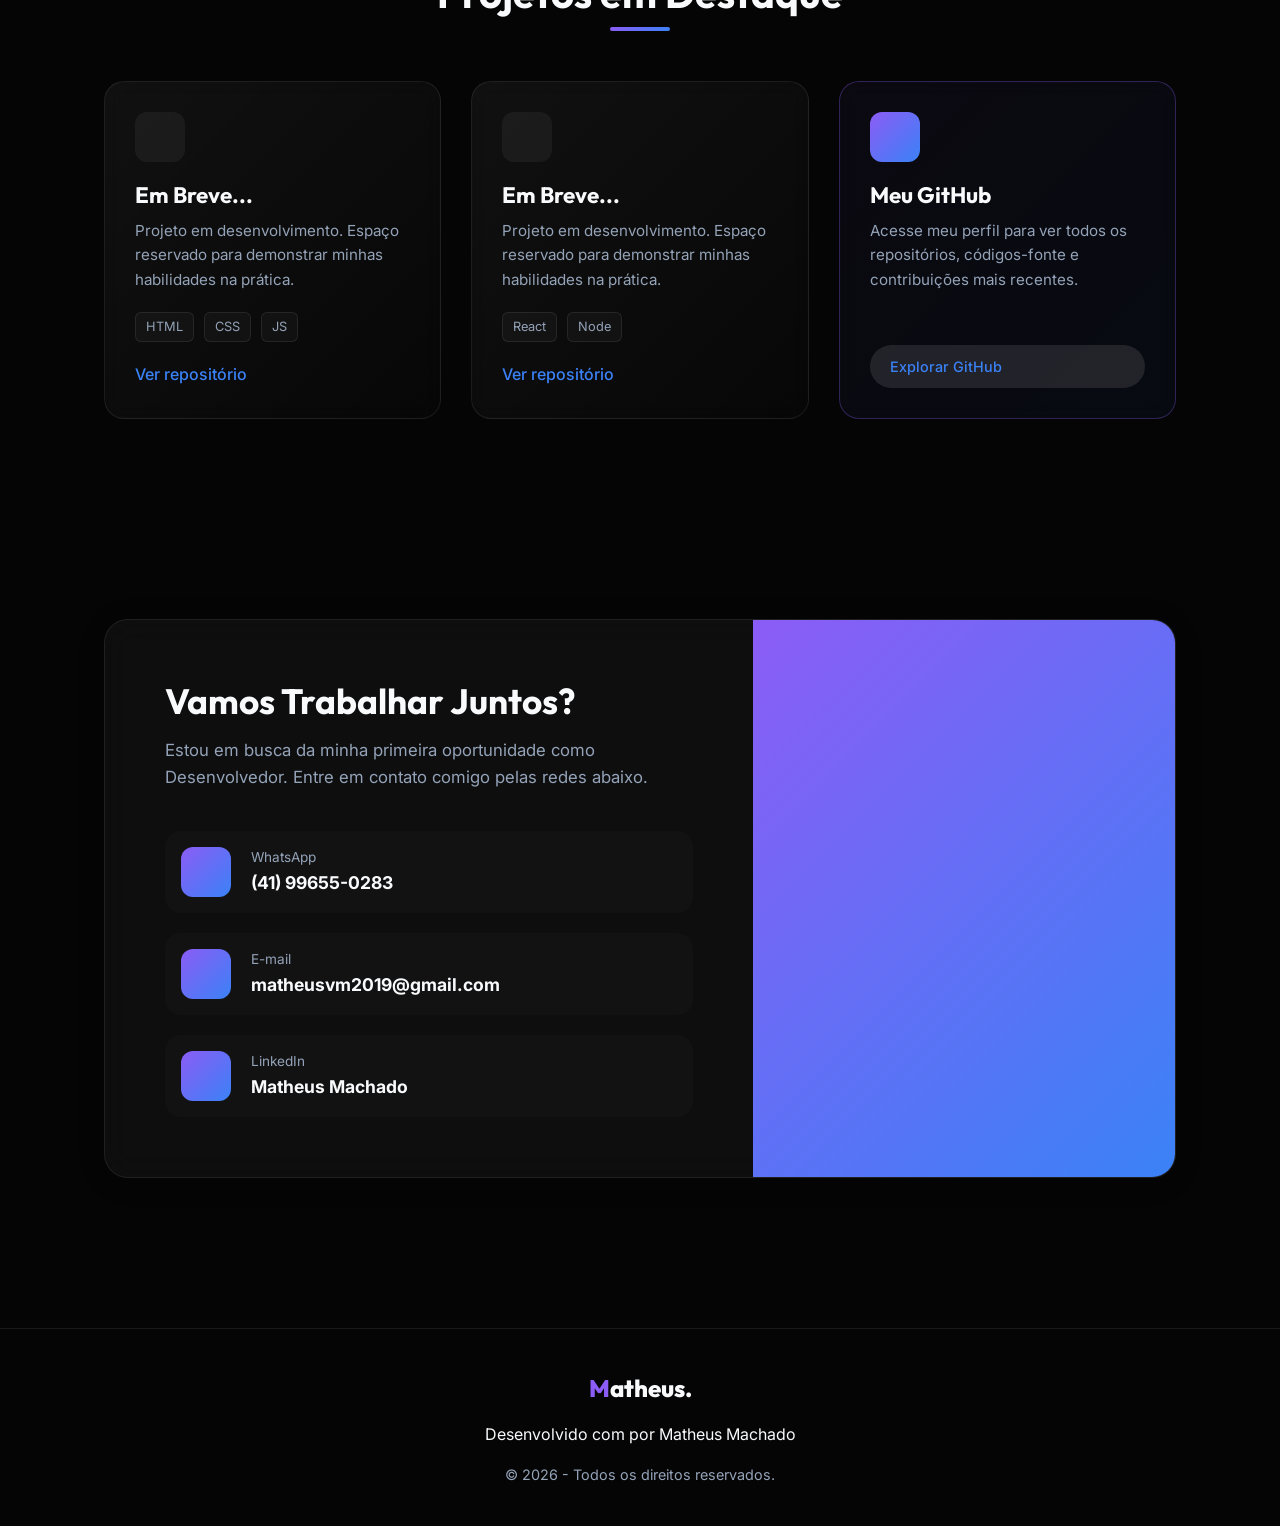
==== commit e1b3a41d: "Add files via upload" ====
--- a/index.html
+++ b/index.html
@@ -68,7 +68,7 @@
         </div>
         <div class="hero-image">
           <div class="img-wrapper">
-            <img src="/img/imagem-matheus.jpeg" alt="Matheus Machado">
+            <img src="img/imagem-matheus.jpeg" alt="Matheus Machado">
           </div>
         </div>
       </div>
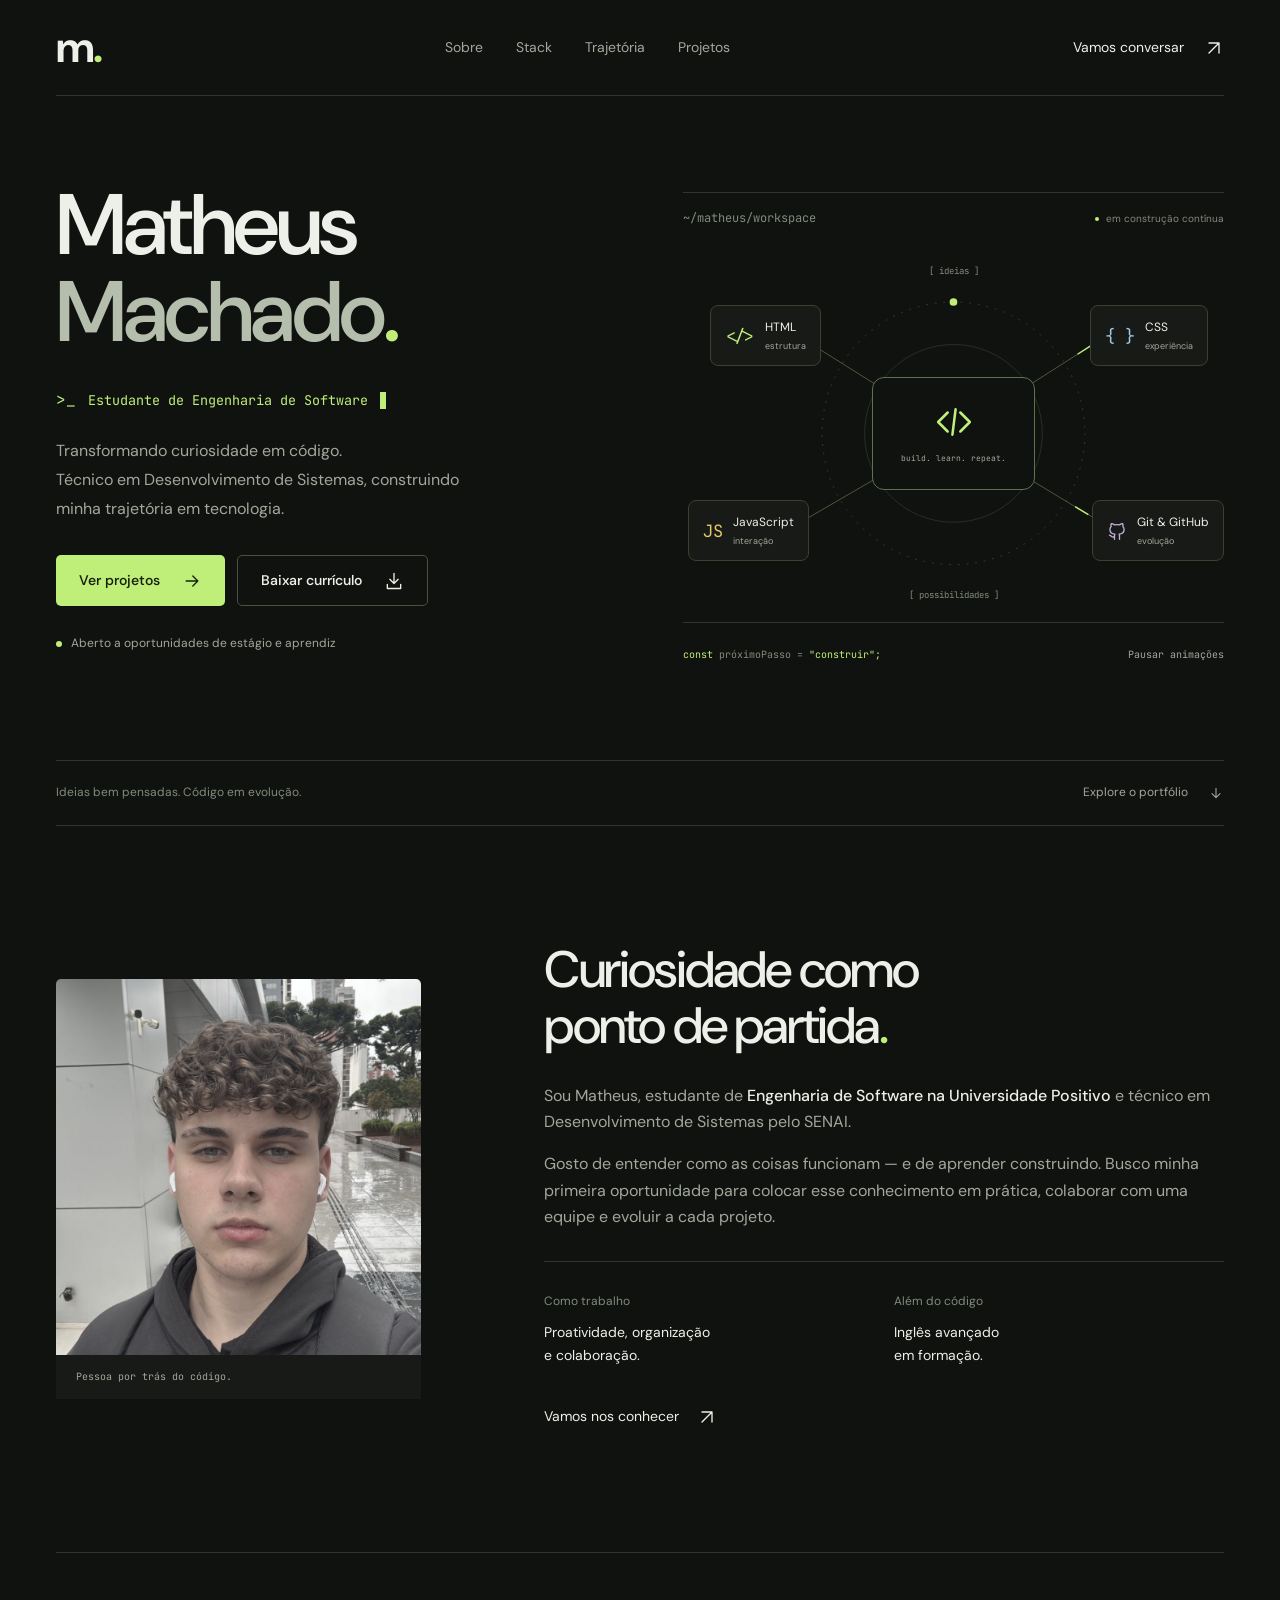
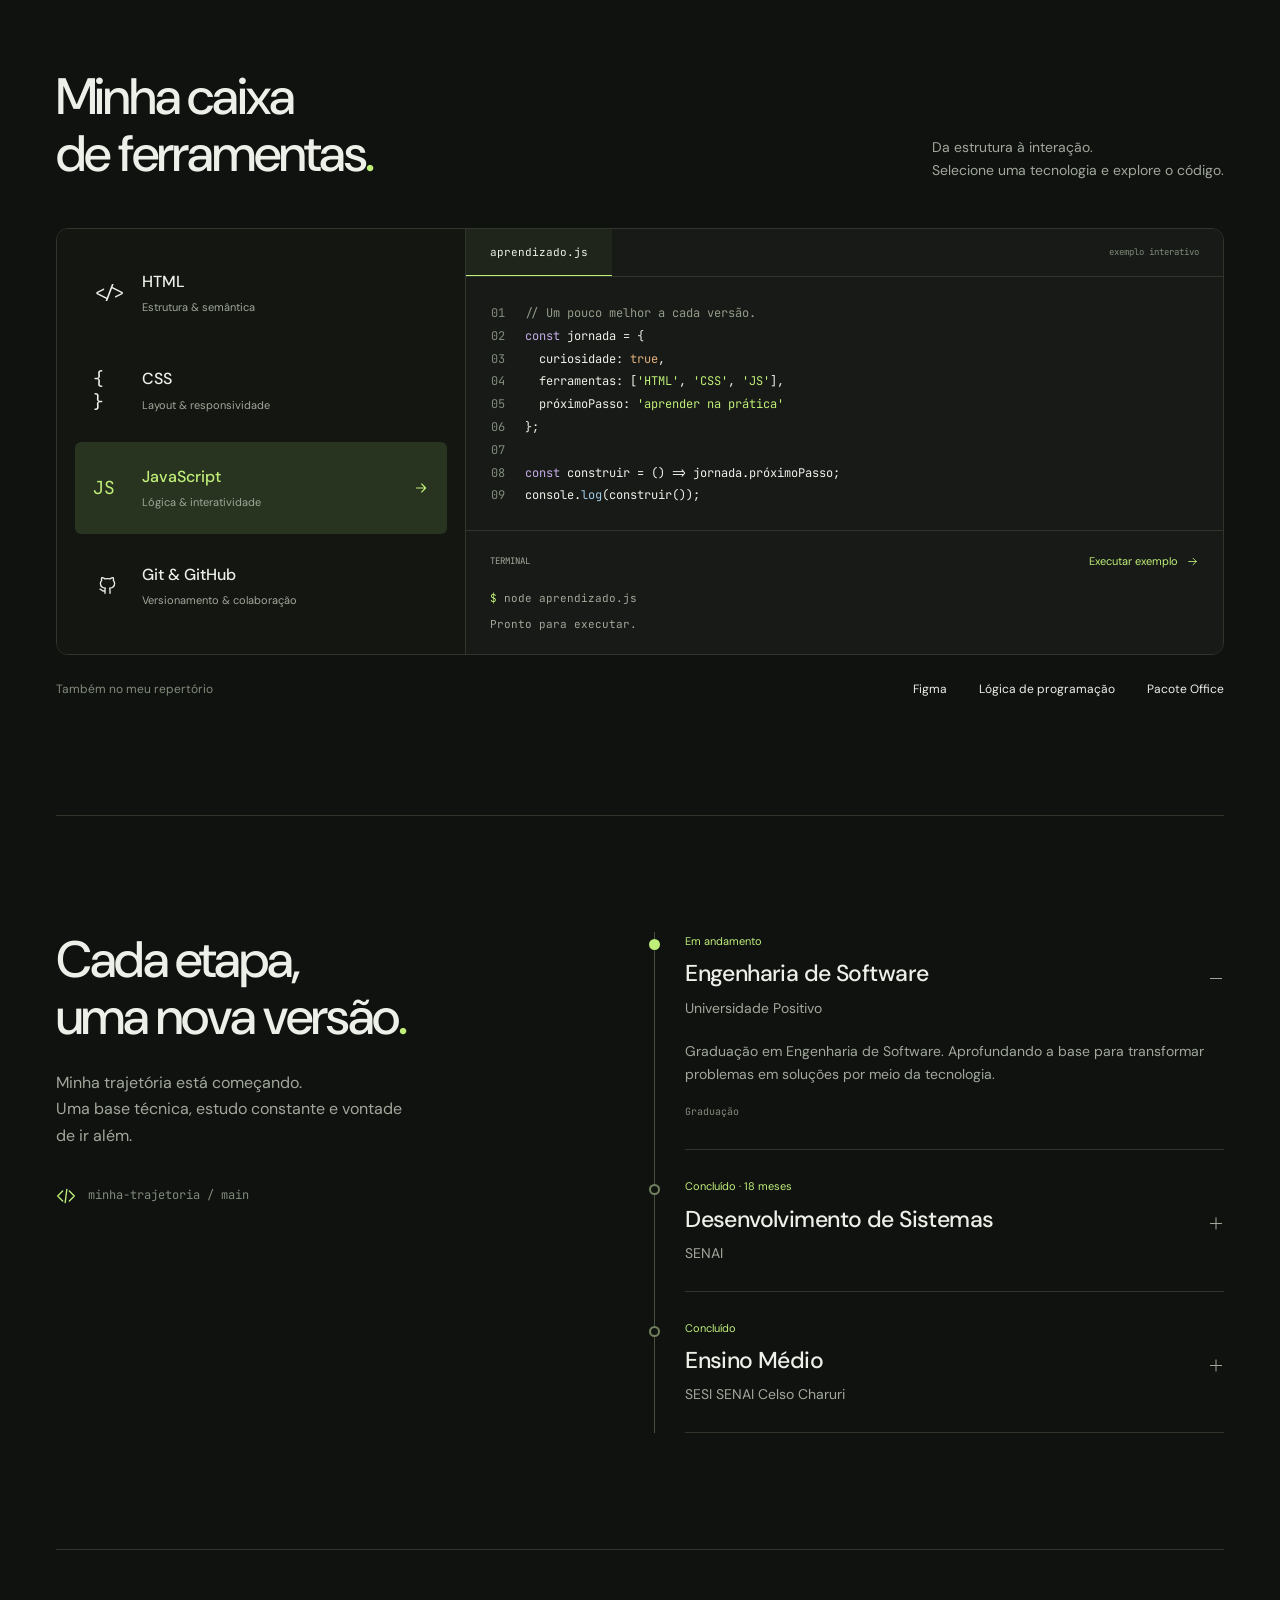
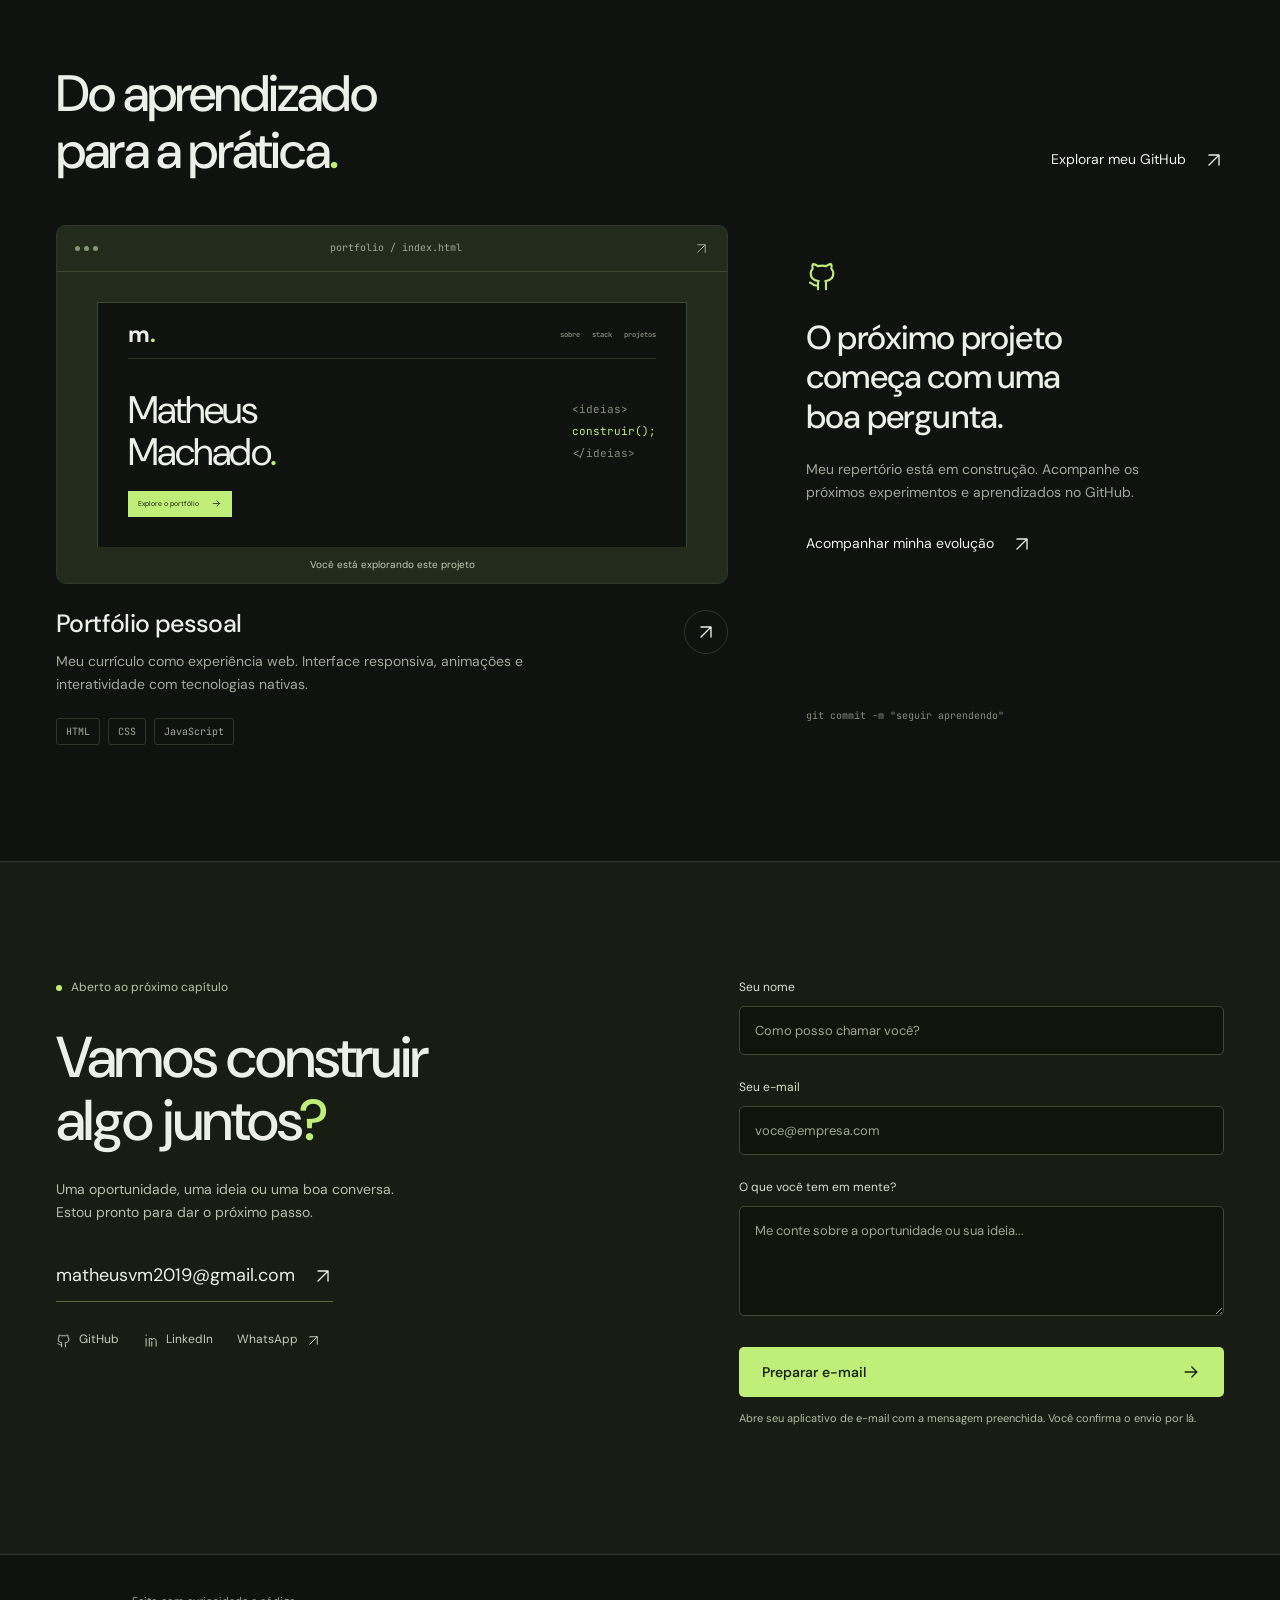
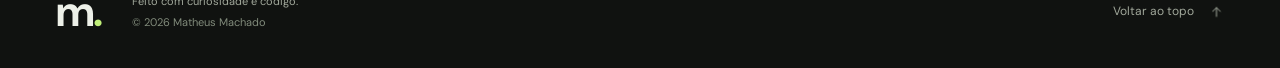
==== commit e07952b4: "Atualiza portfolio" ====
--- a/index.html
+++ b/index.html
@@ -1,294 +1,130 @@
 <!DOCTYPE html>
-<html lang="pt-br">
-
+<html lang="pt-BR">
 <head>
   <meta charset="UTF-8">
-  <meta name="viewport" content="width=device-width, initial-scale=1.0">
-  <title>Matheus Machado | Portfólio</title>
-  
-  <!-- Google Fonts -->
+  <meta name="viewport" content="width=device-width, initial-scale=1">
+  <meta name="theme-color" content="#101210">
+  <meta name="description" content="Matheus Machado — estudante de Engenharia de Software e técnico em Desenvolvimento de Sistemas. Conheça minhas competências, formação e projetos.">
+  <title>Matheus Machado — Engenharia de Software</title>
+  <link rel="icon" href="favicon.svg" type="image/svg+xml">
   <link rel="preconnect" href="https://fonts.googleapis.com">
   <link rel="preconnect" href="https://fonts.gstatic.com" crossorigin>
-  <link href="https://fonts.googleapis.com/css2?family=Inter:wght@300;400;500;600&family=Outfit:wght@400;600;800&display=swap" rel="stylesheet">
-  
-  <!-- Phosphor Icons -->
-  <script src="https://unpkg.com/@phosphor-icons/web"></script>
-  
+  <link href="https://fonts.googleapis.com/css2?family=DM+Sans:wght@400;450;500;550;600;650;700&family=JetBrains+Mono:wght@400;500&display=swap" rel="stylesheet">
   <link rel="stylesheet" href="style.css">
+  <script src="script.js" defer></script>
 </head>
+<body>
+  <svg class="icon-definitions" xmlns="http://www.w3.org/2000/svg" aria-hidden="true"><defs>
+    <symbol id="arrow" viewBox="0 0 24 24"><path d="M5 12h14m-6-6 6 6-6 6"/></symbol>
+    <symbol id="external" viewBox="0 0 24 24"><path d="M6 18 18 6M6 6h12v12"/></symbol>
+    <symbol id="download" viewBox="0 0 24 24"><path d="M12 3v12m-5-5 5 5 5-5M4 16v5h16v-5"/></symbol>
+    <symbol id="github" viewBox="0 0 24 24"><path d="M9 19c-4 1-4-2-6-2m12 5v-4c0-1 .1-1.6-.5-2.2 3-.3 6-1.5 6-6A4.7 4.7 0 0 0 19 6.5a4.4 4.4 0 0 0-.1-3.3s-1.2-.4-3.9 1.4a13.4 13.4 0 0 0-6 0C6.3 2.8 5.1 3.2 5.1 3.2A4.4 4.4 0 0 0 5 6.5a4.7 4.7 0 0 0-1.5 3.3c0 4.5 3 5.7 6 6-.5.5-.6 1.2-.5 2.2v4"/></symbol>
+    <symbol id="mail" viewBox="0 0 24 24"><rect x="3" y="5" width="18" height="14" rx="2"/><path d="m3 6 9 7 9-7"/></symbol>
+    <symbol id="check" viewBox="0 0 24 24"><path d="m5 12 4 4L19 6"/></symbol>
+    <symbol id="code" viewBox="0 0 24 24"><path d="m8 6-6 6 6 6m8-12 6 6-6 6m-3-14-2 16"/></symbol>
+    <symbol id="linkedin" viewBox="0 0 24 24"><path d="M5 9v12M5 3v1m5 17V9h4v2c3-4 7-2 7 2v8m-7-7v7"/></symbol>
+  </defs></svg>
+  <a class="skip-link" href="#conteudo">Pular para o conteúdo</a>
+  <div class="scroll-progress" aria-hidden="true"></div>
+  <header class="site-header">
+    <a class="wordmark" href="#inicio" aria-label="Matheus Machado, início">m<span>.</span></a>
+    <nav id="navigation" aria-label="Navegação principal">
+      <a href="#sobre">Sobre</a><a href="#habilidades">Stack</a><a href="#formacao">Trajetória</a><a href="#projetos">Projetos</a>
+    </nav>
+    <a class="header-contact" href="#contato">Vamos conversar <svg class="icon"><use href="#external"/></svg></a>
+    <button class="menu-toggle" aria-controls="navigation" aria-expanded="false" aria-label="Abrir menu"><span></span><span></span></button>
+  </header>
+  <main id="conteudo">
+    <section class="hero container" id="inicio" aria-labelledby="hero-title">
+      <div class="hero-copy">
+        <h1 id="hero-title">Matheus<br><span>Machado<span class="name-dot">.</span></span></h1>
+        <div class="role-line"><span class="code-prompt" aria-hidden="true">&gt;_</span><p id="typed-role">Estudante de Engenharia de Software</p><span class="typing-caret" aria-hidden="true"></span></div>
+        <p class="hero-description">Transformando curiosidade em código.<br>Técnico em Desenvolvimento de Sistemas, construindo minha trajetória em tecnologia.</p>
+        <div class="hero-actions">
+          <a class="button button-primary magnetic" href="#projetos">Ver projetos <svg class="icon"><use href="#arrow"/></svg></a>
+          <a class="button button-secondary magnetic" href="docs/Curr%C3%ADculo%20Matheus%20Machado.pdf" download>Baixar currículo <svg class="icon"><use href="#download"/></svg></a>
+        </div>
+        <p class="availability"><span class="status-dot"></span>Aberto a oportunidades de estágio e aprendiz</p>
+      </div>
+      <div class="hero-system" aria-label="Diagrama das tecnologias de desenvolvimento web">
+        <div class="system-top"><span class="mono">~/matheus/workspace</span><span class="system-live"><span class="status-dot"></span>em construção contínua</span></div>
+        <div class="system-map">
+          <svg class="circuit" viewBox="0 0 560 390" fill="none" aria-hidden="true">
+            <circle cx="280" cy="195" r="136" class="orbit"/><circle cx="280" cy="195" r="92" class="orbit inner"/>
+            <path class="track" d="M280 195 116 92M280 195 440 93M280 195 108 295M280 195 446 295"/>
+            <path class="signal" d="M116 92 280 195 440 93M108 295 280 195 446 295"/>
+            <circle class="orbit-marker" cx="280" cy="59" r="4"/>
+          </svg>
+          <div class="core"><svg class="icon"><use href="#code"/></svg><span>build. learn. repeat.</span></div>
+          <a href="#habilidades" class="tech-node node-html" data-select="html"><span class="tech-mark">&lt;/&gt;</span><span>HTML<span class="node-caption">estrutura</span></span></a>
+          <a href="#habilidades" class="tech-node node-css" data-select="css"><span class="tech-mark">{ }</span><span>CSS<span class="node-caption">experiência</span></span></a>
+          <a href="#habilidades" class="tech-node node-js" data-select="javascript"><span class="tech-mark js-mark">JS</span><span>JavaScript<span class="node-caption">interação</span></span></a>
+          <a href="#habilidades" class="tech-node node-git" data-select="git"><svg class="icon"><use href="#github"/></svg><span>Git & GitHub<span class="node-caption">evolução</span></span></a>
+          <span class="map-coordinate coordinate-top mono">[ ideias ]</span><span class="map-coordinate coordinate-bottom mono">[ possibilidades ]</span>
+        </div>
+        <div class="system-bottom mono"><span><span class="green">const</span> próximoPasso = <span class="green">"construir";</span></span><button id="motion-toggle" type="button" aria-pressed="false">Pausar animações</button></div>
+      </div>
+      <div class="hero-bottom"><span>Ideias bem pensadas. Código em evolução.</span><a href="#sobre">Explore o portfólio <svg class="icon down"><use href="#arrow"/></svg></a></div>
+    </section>
 
-<body>
+    <section id="sobre" class="about section container" aria-labelledby="about-title">
+      <div class="about-portrait reveal"><img src="img/imagem-matheus.jpg" alt="Matheus Machado" width="640" height="800" loading="lazy"><span class="portrait-caption mono">Pessoa por trás do código.</span></div>
+      <div class="about-copy reveal"><h2 id="about-title">Curiosidade como ponto de partida<span class="green">.</span></h2><p>Sou Matheus, estudante de <strong>Engenharia de Software na Universidade Positivo</strong> e técnico em Desenvolvimento de Sistemas pelo SENAI.</p><p>Gosto de entender como as coisas funcionam — e de aprender construindo. Busco minha primeira oportunidade para colocar esse conhecimento em prática, colaborar com uma equipe e evoluir a cada projeto.</p><div class="about-facts"><div><span>Como trabalho</span><p>Proatividade, organização<br>e colaboração.</p></div><div><span>Além do código</span><p>Inglês avançado<br>em formação.</p></div></div><a class="text-link" href="#contato">Vamos nos conhecer <svg class="icon"><use href="#external"/></svg></a></div>
+    </section>
 
-  <!-- Background Animated Blobs -->
-  <div class="blob blob-1"></div>
-  <div class="blob blob-2"></div>
+    <section id="habilidades" class="skills section container" aria-labelledby="skills-title">
+      <div class="section-heading reveal"><h2 id="skills-title">Minha caixa<br>de ferramentas<span class="green">.</span></h2><p>Da estrutura à interação.<br>Selecione uma tecnologia e explore o código.</p></div>
+      <div class="skills-workbench reveal">
+        <div class="skill-tabs" role="tablist" aria-label="Tecnologias" aria-orientation="vertical">
+          <button class="skill-tab" id="tab-html" role="tab" aria-selected="false" aria-controls="skill-panel" tabindex="-1" data-skill="html"><span class="skill-symbol">&lt;/&gt;</span><span>HTML<span>Estrutura & semântica</span></span><svg class="icon"><use href="#arrow"/></svg></button>
+          <button class="skill-tab" id="tab-css" role="tab" aria-selected="false" aria-controls="skill-panel" tabindex="-1" data-skill="css"><span class="skill-symbol">{ }</span><span>CSS<span>Layout & responsividade</span></span><svg class="icon"><use href="#arrow"/></svg></button>
+          <button class="skill-tab" id="tab-javascript" role="tab" aria-selected="true" aria-controls="skill-panel" data-skill="javascript"><span class="skill-symbol">JS</span><span>JavaScript<span>Lógica & interatividade</span></span><svg class="icon"><use href="#arrow"/></svg></button>
+          <button class="skill-tab" id="tab-git" role="tab" aria-selected="false" aria-controls="skill-panel" tabindex="-1" data-skill="git"><svg class="icon skill-symbol"><use href="#github"/></svg><span>Git & GitHub<span>Versionamento & colaboração</span></span><svg class="icon"><use href="#arrow"/></svg></button>
+        </div>
+        <div class="editor" id="skill-panel" role="tabpanel" aria-labelledby="tab-javascript" tabindex="0">
+          <div class="editor-top"><span class="file-tab mono" id="file-name">aprendizado.js</span><span class="mono editor-caption">exemplo interativo</span></div>
+          <div class="code-window"><div class="line-numbers mono" aria-hidden="true">01<br>02<br>03<br>04<br>05<br>06<br>07<br>08<br>09</div><pre><code id="skill-code"><span class="syntax-comment">// Um pouco melhor a cada versão.</span>
+<span class="syntax-purple">const</span> jornada = {
+  curiosidade: <span class="syntax-orange">true</span>,
+  ferramentas: [<span class="syntax-green">'HTML'</span>, <span class="syntax-green">'CSS'</span>, <span class="syntax-green">'JS'</span>],
+  próximoPasso: <span class="syntax-green">'aprender na prática'</span>
+};
 
-  <header id="header">
-    <div class="header-container">
-      <div class="logo">
-        <a href="#home"><span>M</span>atheus</a>
+<span class="syntax-purple">const</span> construir = () =&gt; jornada.próximoPasso;
+console.<span class="syntax-blue">log</span>(construir());</code></pre></div>
+          <div class="terminal"><div class="terminal-heading"><span class="mono">TERMINAL</span><button class="run-button" id="run-code" type="button">Executar exemplo <svg class="icon"><use href="#arrow"/></svg></button></div><p class="mono"><span class="green" aria-hidden="true">$ </span><span id="terminal-command">node aprendizado.js</span></p><p id="terminal-output" class="terminal-output mono" role="status">Pronto para executar.</p></div>
+        </div>
       </div>
-      <nav>
-        <a href="#home">Início</a>
-        <a href="#sobre">Sobre</a>
-        <a href="#habilidades">Habilidades</a>
-        <a href="#formacao">Formação</a>
-        <a href="#projetos">Projetos</a>
-        <a href="#contato" class="nav-cta">Contato</a>
-      </nav>
-      <div class="mobile-menu-btn">
-        <i class="ph ph-list"></i>
-      </div>
-    </div>
-  </header>
+      <div class="tool-footer"><span>Também no meu repertório</span><span>Figma</span><span>Lógica de programação</span><span>Pacote Office</span></div>
+      <noscript><p>O painel interativo requer JavaScript. Minhas competências incluem HTML, CSS, JavaScript, Git e GitHub, Figma, lógica de programação e Pacote Office.</p></noscript>
+    </section>
 
-  <main id="home">
-    <!-- HOME HERO -->
-    <section class="hero-section reveal">
-      <div class="hero-content glass-panel">
-        <div class="hero-text">
-          <div class="badge">Disponível para novas oportunidades</div>
-          <h1>Olá, eu sou<br><span class="gradient-text">Matheus Machado</span></h1>
-          <p class="subtitle">
-            Estudante de Engenharia de Software & Técnico em Desenvolvimento de Sistemas.
-          </p>
-          <div class="hero-actions">
-            <a href="#contato" class="btn btn-primary">
-              Vamos conversar <i class="ph ph-arrow-right"></i>
-            </a>
-            <a href="/docs/Currículo Matheus Machado.pdf" class="btn btn-secondary" download>
-              <i class="ph ph-download-simple"></i> Baixar CV
-            </a>
-          </div>
-          <div class="hero-social">
-            <a href="https://github.com/matheus1902-code" target="_blank" aria-label="GitHub"><i class="ph ph-github-logo"></i></a>
-            <a href="#" aria-label="LinkedIn"><i class="ph ph-linkedin-logo"></i></a>
-            <a href="mailto:matheusvm2019@gmail.com" aria-label="Email"><i class="ph ph-envelope-simple"></i></a>
-          </div>
-        </div>
-        <div class="hero-image">
-          <div class="img-wrapper">
-            <img src="img/imagem-matheus.jpeg" alt="Matheus Machado">
-          </div>
-        </div>
+    <section id="formacao" class="journey section container" aria-labelledby="journey-title">
+      <div class="journey-intro reveal"><h2 id="journey-title">Cada etapa,<br>uma nova versão<span class="green">.</span></h2><p>Minha trajetória está começando.<br>Uma base técnica, estudo constante e vontade de ir além.</p><div class="branch-label mono"><svg class="icon"><use href="#code"/></svg> minha-trajetoria / main</div></div>
+      <div class="timeline reveal">
+        <details open><summary><span class="commit-dot"></span><span class="timeline-status">Em andamento</span><h3>Engenharia de Software</h3><span class="institution">Universidade Positivo</span><span class="expand-icon" aria-hidden="true"></span></summary><div class="timeline-details"><p>Graduação em Engenharia de Software. Aprofundando a base para transformar problemas em soluções por meio da tecnologia.</p><span class="mono commit-label">Graduação</span></div></details>
+        <details><summary><span class="commit-dot"></span><span class="timeline-status">Concluído · 18 meses</span><h3>Desenvolvimento de Sistemas</h3><span class="institution">SENAI</span><span class="expand-icon" aria-hidden="true"></span></summary><div class="timeline-details"><p>Curso técnico integrado ao Ensino Médio, com foco em lógica de programação, práticas de desenvolvimento e fundamentos de software.</p><span class="mono commit-label">Formação técnica</span></div></details>
+        <details><summary><span class="commit-dot"></span><span class="timeline-status">Concluído</span><h3>Ensino Médio</h3><span class="institution">SESI SENAI Celso Charuri</span><span class="expand-icon" aria-hidden="true"></span></summary><div class="timeline-details"><p>Ensino Médio integrado à formação técnica em Desenvolvimento de Sistemas.</p><span class="mono commit-label">Formação escolar</span></div></details>
       </div>
     </section>
 
-    <!-- SOBRE -->
-    <section id="sobre" class="section reveal">
-      <div class="section-header">
-        <h2>Sobre mim</h2>
-        <div class="divider"></div>
-      </div>
-      
-      <div class="about-grid">
-        <div class="about-text glass-card">
-          <i class="ph ph-user-circle about-icon"></i>
-          <p>
-            Sou estudante de <strong>Engenharia de Software</strong> na Universidade Positivo e concluí o Ensino Médio integrado com curso técnico em <strong>Desenvolvimento de Sistemas</strong> no SESI SENAI (18 meses de duração). Atualmente, curso inglês em nível avançado.
-          </p>
-          <p>
-            Tenho grande interesse em tecnologia e busco aprimorar meus conhecimentos por meio de estudos e prática constante. Sou proativo, adaptável e possuo boa capacidade de trabalho em equipe.
-          </p>
-          <p>
-            Busco uma oportunidade como <strong>Menor Aprendiz ou Estagiário</strong>, com o objetivo de adquirir experiência prática e contribuir com responsabilidade, dedicação e comprometimento para a empresa.
-          </p>
-        </div>
-        
-        <div class="about-stats">
-          <div class="stat-card glass-card">
-            <h3>Inglês</h3>
-            <p>Nível Avançado</p>
-            <i class="ph ph-translate stat-icon"></i>
-          </div>
-          <div class="stat-card glass-card">
-            <h3>Formação</h3>
-            <p>Técnico Concluído</p>
-            <i class="ph ph-graduation-cap stat-icon"></i>
-          </div>
-          <div class="stat-card glass-card">
-            <h3>Disponibilidade</h3>
-            <p>Aprendiz / Estágio</p>
-            <i class="ph ph-briefcase stat-icon"></i>
-          </div>
-        </div>
+    <section id="projetos" class="projects section container" aria-labelledby="projects-title">
+      <div class="section-heading reveal"><h2 id="projects-title">Do aprendizado<br>para a prática<span class="green">.</span></h2><a class="text-link" href="https://github.com/matheus1902-code" target="_blank" rel="noopener noreferrer">Explorar meu GitHub <svg class="icon"><use href="#external"/></svg></a></div>
+      <div class="project-grid">
+        <article class="project-feature reveal">
+          <a class="project-preview" href="https://github.com/matheus-2207/Matheus-Machado" target="_blank" rel="noopener noreferrer" aria-label="Ver código-fonte do portfólio pessoal no GitHub"><div class="preview-toolbar mono"><span class="preview-dots"><i></i><i></i><i></i></span>portfolio / index.html<svg class="icon"><use href="#external"/></svg></div><div class="mini-site" aria-hidden="true"><div class="mini-nav"><b>m<span>.</span></b><span>sobre &nbsp; stack &nbsp; projetos</span></div><div class="mini-content"><span>Matheus<br>Machado<span class="green">.</span></span><div class="mini-code">&lt;ideias&gt;<br><span>construir();</span><br>&lt;/ideias&gt;</div></div><span class="mini-button">Explore o portfólio <svg class="icon"><use href="#arrow"/></svg></span></div><span class="preview-note">Você está explorando este projeto</span></a>
+          <div class="project-description"><div><h3>Portfólio pessoal</h3><p>Meu currículo como experiência web. Interface responsiva, animações e interatividade com tecnologias nativas.</p></div><a class="project-arrow" href="https://github.com/matheus-2207/Matheus-Machado" target="_blank" rel="noopener noreferrer" aria-label="Abrir repositório do portfólio"><svg class="icon"><use href="#external"/></svg></a></div><ul class="tags" aria-label="Tecnologias do portfólio"><li>HTML</li><li>CSS</li><li>JavaScript</li></ul>
+        </article>
+        <article class="project-next reveal"><svg class="icon"><use href="#github"/></svg><h3>O próximo projeto<br>começa com uma<br>boa pergunta.</h3><p>Meu repertório está em construção. Acompanhe os próximos experimentos e aprendizados no GitHub.</p><a class="text-link" href="https://github.com/matheus1902-code" target="_blank" rel="noopener noreferrer">Acompanhar minha evolução <svg class="icon"><use href="#external"/></svg></a><span class="mono next-code">git commit -m "seguir aprendendo"</span></article>
       </div>
     </section>
 
-    <!-- HABILIDADES -->
-    <section id="habilidades" class="section reveal">
-      <div class="section-header">
-        <h2>Habilidades</h2>
-        <div class="divider"></div>
-      </div>
-
-      <div class="skills-container">
-        <div class="skills-column">
-          <h3 class="skills-title"><i class="ph ph-code"></i> Técnicas</h3>
-          <div class="skills-grid">
-            <div class="skill-tag">HTML</div>
-            <div class="skill-tag">CSS</div>
-            <div class="skill-tag">JavaScript</div>
-            <div class="skill-tag">Lógica de Programação</div>
-            <div class="skill-tag">Git & GitHub</div>
-            <div class="skill-tag">Figma</div>
-            <div class="skill-tag">Pacote Office</div>
-          </div>
-        </div>
-
-        <div class="skills-column">
-          <h3 class="skills-title"><i class="ph ph-users"></i> Pessoais (Soft Skills)</h3>
-          <div class="skills-grid">
-            <div class="skill-tag"><i class="ph-fill ph-rocket-launch"></i> Proatividade</div>
-            <div class="skill-tag"><i class="ph-fill ph-users-three"></i> Trabalho em Equipe</div>
-            <div class="skill-tag"><i class="ph-fill ph-chats"></i> Comunicação</div>
-            <div class="skill-tag"><i class="ph-fill ph-brain"></i> Pensamento Lógico</div>
-            <div class="skill-tag"><i class="ph-fill ph-check-square"></i> Organização</div>
-            <div class="skill-tag"><i class="ph-fill ph-book-open"></i> Aprendizado Rápido</div>
-            <div class="skill-tag"><i class="ph-fill ph-arrows-merge"></i> Adaptabilidade</div>
-          </div>
-        </div>
-      </div>
-    </section>
-
-    <!-- FORMAÇÃO -->
-    <section id="formacao" class="section reveal">
-      <div class="section-header">
-        <h2>Trajetória Acadêmica</h2>
-        <div class="divider"></div>
-      </div>
-
-      <div class="timeline">
-        <div class="timeline-item glass-card">
-          <div class="timeline-dot"></div>
-          <div class="timeline-content">
-            <span class="timeline-date">Atual</span>
-            <h3>Engenharia de Software (1º Semestre)</h3>
-            <p>Universidade Positivo</p>
-          </div>
-        </div>
-
-        <div class="timeline-item glass-card">
-          <div class="timeline-dot"></div>
-          <div class="timeline-content">
-            <span class="timeline-date">Concluído</span>
-            <h3>Técnico em Desenvolvimento de Sistemas</h3>
-            <p>SENAI</p>
-            <p class="timeline-desc">Curso técnico com duração de 18 meses, focado em práticas de mercado, lógica e desenvolvimento de software.</p>
-          </div>
-        </div>
-
-        <div class="timeline-item glass-card">
-          <div class="timeline-dot"></div>
-          <div class="timeline-content">
-            <span class="timeline-date">Concluído</span>
-            <h3>Ensino Médio</h3>
-            <p>SESI SENAI Celso Charuri</p>
-          </div>
-        </div>
-      </div>
-    </section>
-
-    <!-- PROJETOS -->
-    <section id="projetos" class="section reveal">
-      <div class="section-header">
-        <h2>Projetos em Destaque</h2>
-        <div class="divider"></div>
-      </div>
-
-      <div class="projects-grid">
-        <!-- Projeto Placeholder 1 -->
-        <div class="project-card glass-card">
-          <div class="project-icon-wrapper">
-            <i class="ph ph-code"></i>
-          </div>
-          <h3>Em Breve...</h3>
-          <p>Projeto em desenvolvimento. Espaço reservado para demonstrar minhas habilidades na prática.</p>
-          <div class="project-techs">
-            <span>HTML</span>
-            <span>CSS</span>
-            <span>JS</span>
-          </div>
-          <a href="#" class="project-link">Ver repositório <i class="ph ph-arrow-up-right"></i></a>
-        </div>
-
-        <!-- Projeto Placeholder 2 -->
-        <div class="project-card glass-card">
-          <div class="project-icon-wrapper">
-            <i class="ph ph-terminal-window"></i>
-          </div>
-          <h3>Em Breve...</h3>
-          <p>Projeto em desenvolvimento. Espaço reservado para demonstrar minhas habilidades na prática.</p>
-          <div class="project-techs">
-            <span>React</span>
-            <span>Node</span>
-          </div>
-          <a href="#" class="project-link">Ver repositório <i class="ph ph-arrow-up-right"></i></a>
-        </div>
-
-        <!-- Link GitHub Geral -->
-        <div class="project-card glass-card highlight-card">
-          <div class="project-icon-wrapper">
-            <i class="ph ph-github-logo"></i>
-          </div>
-          <h3>Meu GitHub</h3>
-          <p>Acesse meu perfil para ver todos os repositórios, códigos-fonte e contribuições mais recentes.</p>
-          <a href="https://github.com/matheus1902-code" target="_blank" class="project-link btn-primary-small">
-            Explorar GitHub <i class="ph ph-arrow-right"></i>
-          </a>
-        </div>
-      </div>
-    </section>
-
-    <!-- CONTATO -->
-    <section id="contato" class="section reveal">
-      <div class="contact-wrapper glass-panel">
-        <div class="contact-info">
-          <h2>Vamos Trabalhar Juntos?</h2>
-          <p>Estou em busca da minha primeira oportunidade como Desenvolvedor. Entre em contato comigo pelas redes abaixo.</p>
-          
-          <div class="contact-list">
-            <a href="https://wa.me/5541996550283" target="_blank" class="contact-item">
-              <div class="icon-box"><i class="ph ph-whatsapp-logo"></i></div>
-              <div class="contact-text">
-                <span>WhatsApp</span>
-                <strong>(41) 99655-0283</strong>
-              </div>
-            </a>
-            
-            <a href="mailto:matheusvm2019@gmail.com" class="contact-item">
-              <div class="icon-box"><i class="ph ph-envelope-simple"></i></div>
-              <div class="contact-text">
-                <span>E-mail</span>
-                <strong>matheusvm2019@gmail.com</strong>
-              </div>
-            </a>
-            
-            <a href="#" class="contact-item">
-              <div class="icon-box"><i class="ph ph-linkedin-logo"></i></div>
-              <div class="contact-text">
-                <span>LinkedIn</span>
-                <strong>Matheus Machado</strong>
-              </div>
-            </a>
-          </div>
-        </div>
-        
-        <div class="contact-visual">
-          <i class="ph-fill ph-paper-plane-tilt"></i>
-        </div>
-      </div>
-    </section>
+    <section id="contato" class="contact section" aria-labelledby="contact-title"><div class="container contact-grid">
+      <div class="contact-copy reveal"><p class="availability"><span class="status-dot"></span>Aberto ao próximo capítulo</p><h2 id="contact-title">Vamos construir<br>algo juntos<span class="green">?</span></h2><p>Uma oportunidade, uma ideia ou uma boa conversa.<br>Estou pronto para dar o próximo passo.</p><a class="contact-email" href="mailto:matheusvm2019@gmail.com">matheusvm2019@gmail.com <svg class="icon"><use href="#external"/></svg></a><div class="social-links"><a href="https://github.com/matheus1902-code" target="_blank" rel="noopener noreferrer"><svg class="icon"><use href="#github"/></svg>GitHub</a><a href="https://www.linkedin.com/in/matheus-machado-560680384" target="_blank" rel="noopener noreferrer"><svg class="icon"><use href="#linkedin"/></svg>LinkedIn</a><a href="https://wa.me/5541996550283" target="_blank" rel="noopener noreferrer">WhatsApp <svg class="icon"><use href="#external"/></svg></a></div></div>
+      <form id="contact-form" class="contact-form reveal" action="mailto:matheusvm2019@gmail.com" method="get"><div class="field"><label for="contact-name">Seu nome</label><input id="contact-name" name="name" placeholder="Como posso chamar você?" autocomplete="name" required maxlength="100"></div><div class="field"><label for="contact-email">Seu e-mail</label><input id="contact-email" name="email" type="email" placeholder="voce@empresa.com" autocomplete="email" required maxlength="254"></div><div class="field"><label for="contact-message">O que você tem em mente?</label><textarea id="contact-message" name="body" placeholder="Me conte sobre a oportunidade ou sua ideia..." required minlength="10" maxlength="3000" rows="3"></textarea></div><button class="button button-primary" type="submit">Preparar e-mail <svg class="icon"><use href="#arrow"/></svg></button><p class="form-note">Abre seu aplicativo de e-mail com a mensagem preenchida. Você confirma o envio por lá.</p><p id="form-status" class="form-status" role="status"></p></form>
+    </div></section>
   </main>
-
-  <footer>
-    <div class="footer-content">
-      <div class="footer-logo"><span>M</span>atheus.</div>
-      <p>Desenvolvido com <i class="ph-fill ph-heart" style="color: var(--primary);"></i> por Matheus Machado</p>
-      <p class="copyright">© 2026 - Todos os direitos reservados.</p>
-    </div>
-  </footer>
-
-  <script src="script.js"></script>
+  <footer class="container site-footer"><a class="wordmark" href="#inicio" aria-label="Voltar ao início">m<span>.</span></a><p>Feito com curiosidade e código.<span>© <span id="year">2026</span> Matheus Machado</span></p><a class="back-top" href="#inicio">Voltar ao topo <svg class="icon"><use href="#arrow"/></svg></a></footer>
+  <div class="cursor-ring" aria-hidden="true"></div>
 </body>
 </html>
--- a/style.css
+++ b/style.css
@@ -1,821 +1,297 @@
 :root {
-  /* Colors */
-  --bg-color: #050505;
-  --bg-glass: rgba(20, 20, 22, 0.6);
-  --border-glass: rgba(255, 255, 255, 0.08);
-  
-  --primary: #8b5cf6; /* Vibrant purple */
-  --secondary: #3b82f6; /* Vibrant blue */
-  --text-main: #f8fafc;
-  --text-muted: #94a3b8;
-  
-  /* Gradients */
-  --gradient-main: linear-gradient(135deg, var(--primary), var(--secondary));
-  --gradient-glass: linear-gradient(135deg, rgba(255,255,255,0.05), rgba(255,255,255,0.01));
-  
-  /* Fonts */
-  --font-heading: 'Outfit', sans-serif;
-  --font-body: 'Inter', sans-serif;
-  
-  /* Transitions */
-  --transition: all 0.3s cubic-bezier(0.4, 0, 0.2, 1);
-}
-
-* {
-  margin: 0;
-  padding: 0;
-  box-sizing: border-box;
-}
-
-body {
-  background-color: var(--bg-color);
-  color: var(--text-main);
-  font-family: var(--font-body);
-  line-height: 1.6;
-  overflow-x: hidden;
-  position: relative;
-}
-
-/* Typography */
-h1, h2, h3, h4, h5, h6 {
-  font-family: var(--font-heading);
-  line-height: 1.2;
-}
-
-a {
-  text-decoration: none;
-  color: inherit;
-}
-
-.gradient-text {
-  background: var(--gradient-main);
-  -webkit-background-clip: text;
-  -webkit-text-fill-color: transparent;
-  background-clip: text;
-  display: inline-block;
-}
-
-/* Background Blobs */
-.blob {
-  position: absolute;
-  filter: blur(120px);
-  z-index: -1;
-  opacity: 0.5;
-  border-radius: 50%;
-  animation: float 10s infinite ease-in-out alternate;
-}
-
-.blob-1 {
-  width: 500px;
-  height: 500px;
-  background: rgba(139, 92, 246, 0.3);
-  top: -100px;
-  left: -200px;
-}
-
-.blob-2 {
-  width: 400px;
-  height: 400px;
-  background: rgba(59, 130, 246, 0.3);
-  top: 40%;
-  right: -100px;
-  animation-delay: -5s;
-}
-
-@keyframes float {
-  0% { transform: translate(0, 0) scale(1); }
-  100% { transform: translate(30px, 50px) scale(1.1); }
-}
-
-/* Glassmorphism Utilities */
-.glass-panel {
-  background: var(--bg-glass);
-  backdrop-filter: blur(16px);
-  -webkit-backdrop-filter: blur(16px);
-  border: 1px solid var(--border-glass);
-  border-radius: 24px;
-  box-shadow: 0 4px 30px rgba(0, 0, 0, 0.1);
-}
-
-.glass-card {
-  background: var(--gradient-glass);
-  backdrop-filter: blur(10px);
-  -webkit-backdrop-filter: blur(10px);
-  border: 1px solid var(--border-glass);
-  border-radius: 20px;
-  padding: 30px;
-  transition: var(--transition);
-}
-
-.glass-card:hover {
-  transform: translateY(-5px);
-  border-color: rgba(139, 92, 246, 0.3);
-  box-shadow: 0 10px 30px -10px rgba(139, 92, 246, 0.2);
-}
-
-/* Buttons */
-.btn {
-  display: inline-flex;
-  align-items: center;
-  gap: 8px;
-  padding: 14px 28px;
-  border-radius: 100px;
-  font-family: var(--font-heading);
-  font-weight: 600;
-  font-size: 1rem;
-  transition: var(--transition);
-  cursor: pointer;
-  border: none;
-}
-
-.btn-primary {
-  background: var(--gradient-main);
-  color: white;
-  box-shadow: 0 4px 15px rgba(139, 92, 246, 0.3);
-}
-
-.btn-primary:hover {
-  transform: translateY(-2px);
-  box-shadow: 0 8px 25px rgba(139, 92, 246, 0.5);
-}
-
-.btn-secondary {
-  background: transparent;
-  color: var(--text-main);
-  border: 1px solid var(--border-glass);
-}
-
-.btn-secondary:hover {
-  background: rgba(255,255,255,0.05);
-  border-color: white;
-}
-
-.btn-primary-small {
-  display: inline-flex;
-  align-items: center;
-  gap: 8px;
-  padding: 10px 20px;
-  background: rgba(255,255,255,0.1);
-  color: white;
-  border-radius: 100px;
-  font-weight: 500;
-  transition: var(--transition);
-  font-size: 0.9rem;
-}
-
-.btn-primary-small:hover {
-  background: var(--gradient-main);
-}
-
-/* Header */
-header {
-  position: fixed;
-  top: 0;
-  width: 100%;
-  z-index: 1000;
-  transition: var(--transition);
-  padding: 20px 0;
-}
-
-header.scrolled {
-  padding: 10px 0;
-  background: rgba(5, 5, 5, 0.8);
-  backdrop-filter: blur(12px);
-  -webkit-backdrop-filter: blur(12px);
-  border-bottom: 1px solid var(--border-glass);
-}
-
-.header-container {
-  max-width: 1200px;
-  margin: 0 auto;
-  padding: 0 5%;
-  display: flex;
-  justify-content: space-between;
-  align-items: center;
-}
-
-.logo a {
-  font-family: var(--font-heading);
-  font-weight: 800;
-  font-size: 1.5rem;
-  letter-spacing: -0.5px;
-}
-
-.logo span {
-  color: var(--primary);
-}
-
-nav {
-  display: flex;
-  gap: 30px;
-  align-items: center;
-}
-
-nav a {
-  font-size: 0.95rem;
-  font-weight: 500;
-  color: var(--text-muted);
-  transition: var(--transition);
-  position: relative;
-}
-
-nav a:hover {
-  color: var(--text-main);
-}
-
-nav a::after {
-  content: '';
-  position: absolute;
-  bottom: -4px;
-  left: 0;
-  width: 0%;
-  height: 2px;
-  background: var(--gradient-main);
-  transition: var(--transition);
-  border-radius: 2px;
-}
-
-nav a:hover::after {
-  width: 100%;
-}
-
-.nav-cta {
-  background: rgba(255,255,255,0.1);
-  padding: 8px 20px;
-  border-radius: 100px;
-  color: white;
-}
-
-.nav-cta:hover::after {
-  display: none;
-}
-.nav-cta:hover {
-  background: white;
-  color: black;
-}
-
-.mobile-menu-btn {
-  display: none;
-  font-size: 1.5rem;
-  cursor: pointer;
-}
-
-/* Sections General */
-.section {
-  padding: 100px 5%;
-  max-width: 1200px;
-  margin: 0 auto;
-}
-
-.section-header {
-  margin-bottom: 50px;
-  text-align: center;
-}
-
-.section-header h2 {
-  font-size: 2.5rem;
-  margin-bottom: 10px;
-}
-
-.divider {
-  height: 4px;
-  width: 60px;
-  background: var(--gradient-main);
-  margin: 0 auto;
-  border-radius: 2px;
-}
-
-/* Hero Section */
-.hero-section {
-  min-height: 100vh;
-  display: flex;
-  align-items: center;
-  justify-content: center;
-  padding: 120px 5% 50px;
-  max-width: 1200px;
-  margin: 0 auto;
-}
-
-.hero-content {
-  display: flex;
-  align-items: center;
-  justify-content: space-between;
-  gap: 50px;
-  padding: 60px;
-  width: 100%;
-}
-
-.hero-text {
-  flex: 1;
-}
-
-.badge {
-  display: inline-block;
-  padding: 6px 16px;
-  background: rgba(139, 92, 246, 0.1);
-  border: 1px solid rgba(139, 92, 246, 0.2);
-  color: #a78bfa;
-  border-radius: 100px;
-  font-size: 0.85rem;
-  font-weight: 500;
-  margin-bottom: 24px;
-}
-
-.hero-text h1 {
-  font-size: 3.5rem;
-  margin-bottom: 20px;
-}
-
-.subtitle {
-  font-size: 1.15rem;
-  color: var(--text-muted);
-  margin-bottom: 40px;
-  max-width: 90%;
-}
-
-.hero-actions {
-  display: flex;
-  gap: 20px;
-  margin-bottom: 40px;
-}
-
-.hero-social {
-  display: flex;
-  gap: 15px;
-}
-
-.hero-social a {
-  display: flex;
-  align-items: center;
-  justify-content: center;
-  width: 45px;
-  height: 45px;
-  border-radius: 50%;
-  background: rgba(255,255,255,0.05);
-  border: 1px solid var(--border-glass);
-  font-size: 1.3rem;
-  transition: var(--transition);
-}
-
-.hero-social a:hover {
-  background: var(--primary);
-  border-color: var(--primary);
-  transform: translateY(-3px);
-}
-
-.hero-image {
-  flex: 0.8;
-  display: flex;
-  justify-content: center;
-}
-
-.img-wrapper {
-  position: relative;
-  border-radius: 30px;
-  padding: 10px;
-  background: var(--gradient-main);
-  animation: float 6s ease-in-out infinite alternate;
-}
-
-.img-wrapper::before {
-  content: '';
-  position: absolute;
-  inset: 0;
-  background: var(--gradient-main);
-  filter: blur(20px);
-  opacity: 0.5;
-  z-index: -1;
-  border-radius: 30px;
-}
-
-.img-wrapper img {
-  width: 100%;
-  max-width: 320px;
-  border-radius: 20px;
-  display: block;
-  object-fit: cover;
-  aspect-ratio: 4/5;
-}
-
-/* Sobre Section */
-.about-grid {
-  display: grid;
-  grid-template-columns: 1.2fr 0.8fr;
-  gap: 30px;
-}
-
-.about-icon {
-  font-size: 2.5rem;
-  color: var(--primary);
-  margin-bottom: 20px;
-}
-
-.about-text p {
-  margin-bottom: 15px;
-  color: var(--text-muted);
-  font-size: 1.05rem;
-}
-
-.about-text strong {
-  color: var(--text-main);
-}
-
-.about-stats {
-  display: grid;
-  gap: 20px;
-}
-
-.stat-card {
-  position: relative;
-  overflow: hidden;
-}
-
-.stat-card h3 {
-  font-size: 1.2rem;
-  margin-bottom: 5px;
-}
-
-.stat-card p {
-  color: var(--text-muted);
-  font-size: 0.9rem;
-}
-
-.stat-icon {
-  position: absolute;
-  right: -10px;
-  bottom: -10px;
-  font-size: 5rem;
-  color: rgba(255,255,255,0.03);
-  transition: var(--transition);
-}
-
-.stat-card:hover .stat-icon {
-  color: rgba(139, 92, 246, 0.1);
-  transform: scale(1.1);
-}
-
-/* Habilidades */
-.skills-container {
-  display: grid;
-  grid-template-columns: 1fr 1fr;
-  gap: 50px;
-}
-
-.skills-title {
-  display: flex;
-  align-items: center;
-  gap: 10px;
-  margin-bottom: 30px;
-  font-size: 1.5rem;
-  color: var(--text-main);
-}
-
-.skills-title i {
-  color: var(--primary);
-}
-
-.skills-grid {
-  display: flex;
-  flex-wrap: wrap;
-  gap: 15px;
-}
-
-.skill-tag {
-  background: rgba(255,255,255,0.05);
-  border: 1px solid var(--border-glass);
-  padding: 12px 20px;
-  border-radius: 100px;
-  font-size: 0.95rem;
-  display: flex;
-  align-items: center;
-  gap: 8px;
-  transition: var(--transition);
-  cursor: default;
-}
-
-.skill-tag:hover {
-  background: rgba(139, 92, 246, 0.1);
-  border-color: var(--primary);
-  transform: translateY(-2px);
-}
-
-.skill-tag i {
-  color: var(--secondary);
-}
-
-/* Formação Timeline */
-.timeline {
-  position: relative;
-  max-width: 800px;
-  margin: 0 auto;
-}
-
-.timeline::before {
-  content: '';
-  position: absolute;
-  left: 20px;
-  top: 0;
-  bottom: 0;
-  width: 2px;
-  background: var(--border-glass);
-}
-
-.timeline-item {
-  position: relative;
-  padding-left: 60px;
-  margin-bottom: 30px;
-}
-
-.timeline-dot {
-  position: absolute;
-  left: 14px;
-  top: 35px;
-  width: 14px;
-  height: 14px;
-  border-radius: 50%;
-  background: var(--primary);
-  box-shadow: 0 0 10px var(--primary);
-}
-
-.timeline-date {
-  display: inline-block;
-  font-size: 0.8rem;
-  padding: 4px 12px;
-  background: rgba(255,255,255,0.1);
-  border-radius: 100px;
-  margin-bottom: 10px;
-  color: var(--text-muted);
-}
-
-.timeline-item h3 {
-  font-size: 1.3rem;
-  margin-bottom: 5px;
-}
-
-.timeline-desc {
-  margin-top: 10px;
-  font-size: 0.9rem;
-  color: var(--text-muted);
-}
-
-/* Projetos */
-.projects-grid {
-  display: grid;
-  grid-template-columns: repeat(auto-fit, minmax(300px, 1fr));
-  gap: 30px;
-}
-
-.project-card {
-  display: flex;
-  flex-direction: column;
-}
-
-.project-icon-wrapper {
-  width: 50px;
-  height: 50px;
-  border-radius: 12px;
-  background: rgba(255,255,255,0.05);
-  display: flex;
-  align-items: center;
-  justify-content: center;
-  font-size: 1.5rem;
-  color: var(--primary);
-  margin-bottom: 20px;
-}
-
-.project-card h3 {
-  font-size: 1.4rem;
-  margin-bottom: 10px;
-}
-
-.project-card p {
-  color: var(--text-muted);
-  font-size: 0.95rem;
-  margin-bottom: 20px;
-  flex-grow: 1;
-}
-
-.project-techs {
-  display: flex;
-  gap: 10px;
-  margin-bottom: 20px;
-  flex-wrap: wrap;
-}
-
-.project-techs span {
-  font-size: 0.8rem;
-  padding: 4px 10px;
-  background: rgba(255,255,255,0.03);
-  border: 1px solid var(--border-glass);
-  border-radius: 6px;
-  color: var(--text-muted);
-}
-
-.project-link {
-  display: inline-flex;
-  align-items: center;
-  gap: 5px;
-  color: var(--secondary);
-  font-weight: 500;
-  transition: var(--transition);
-}
-
-.project-link:hover {
-  gap: 10px;
-}
-
-.highlight-card {
-  border: 1px solid rgba(139, 92, 246, 0.3);
-  background: linear-gradient(135deg, rgba(139,92,246,0.05), rgba(59,130,246,0.05));
-}
-
-.highlight-card .project-icon-wrapper {
-  background: var(--gradient-main);
-  color: white;
-}
-
-/* Contato */
-.contact-wrapper {
-  display: flex;
-  padding: 0;
-  overflow: hidden;
-}
-
-.contact-info {
-  flex: 1;
-  padding: 60px;
-}
-
-.contact-info h2 {
-  font-size: 2.2rem;
-  margin-bottom: 15px;
-}
-
-.contact-info > p {
-  color: var(--text-muted);
-  margin-bottom: 40px;
-  font-size: 1.05rem;
-}
-
-.contact-list {
-  display: flex;
-  flex-direction: column;
-  gap: 20px;
-}
-
-.contact-item {
-  display: flex;
-  align-items: center;
-  gap: 20px;
-  padding: 15px;
-  border-radius: 16px;
-  background: rgba(255,255,255,0.02);
-  border: 1px solid transparent;
-  transition: var(--transition);
-}
-
-.contact-item:hover {
-  background: rgba(255,255,255,0.05);
-  border-color: var(--border-glass);
-  transform: translateX(10px);
-}
-
-.icon-box {
-  width: 50px;
-  height: 50px;
-  border-radius: 12px;
-  background: var(--gradient-main);
-  display: flex;
-  align-items: center;
-  justify-content: center;
-  font-size: 1.5rem;
-}
-
-.contact-text {
-  display: flex;
-  flex-direction: column;
-}
-
-.contact-text span {
-  font-size: 0.85rem;
-  color: var(--text-muted);
-}
-
-.contact-text strong {
-  font-size: 1.1rem;
-}
-
-.contact-visual {
-  flex: 0.8;
-  background: var(--gradient-main);
-  display: flex;
-  align-items: center;
-  justify-content: center;
-  font-size: 12rem;
-  color: rgba(255,255,255,0.2);
-}
-
-/* Footer */
-footer {
-  padding: 40px 5%;
-  border-top: 1px solid var(--border-glass);
-  margin-top: 50px;
-  text-align: center;
-}
-
-.footer-content {
-  display: flex;
-  flex-direction: column;
-  align-items: center;
-  gap: 15px;
-}
-
-.footer-logo {
-  font-family: var(--font-heading);
-  font-size: 1.5rem;
-  font-weight: 800;
-}
-
-.footer-logo span {
-  color: var(--primary);
-}
-
-.copyright {
-  font-size: 0.9rem;
-  color: var(--text-muted);
-}
-
-/* Scroll Animation Classes */
-.reveal {
-  opacity: 0;
-  transform: translateY(30px);
-  transition: all 0.8s cubic-bezier(0.5, 0, 0, 1);
-}
-
-.reveal.active {
-  opacity: 1;
-  transform: translateY(0);
-}
-
-/* Responsiveness */
-@media (max-width: 992px) {
-  .hero-content {
-    flex-direction: column;
-    text-align: center;
-    padding: 40px 20px;
-  }
-  
-  .hero-actions, .hero-social {
-    justify-content: center;
-  }
-  
-  .about-grid, .skills-container {
-    grid-template-columns: 1fr;
-  }
-  
-  .contact-wrapper {
-    flex-direction: column;
-  }
-  
-  .contact-visual {
-    padding: 60px 0;
-  }
-  
-  .hero-text h1 {
-    font-size: 2.8rem;
-  }
-  
-  .subtitle {
-    margin: 0 auto 30px;
-  }
-}
-
-@media (max-width: 768px) {
-  nav {
-    display: none;
-  }
-  
-  .mobile-menu-btn {
-    display: block;
-  }
-  
-  .section {
-    padding: 80px 5%;
-  }
-  
-  .hero-section {
-    padding-top: 100px;
-  }
-  
-  .contact-info {
-    padding: 30px 20px;
-  }
-  
-  .hero-text h1 {
-    font-size: 2.2rem;
-  }
-  
-  .blob-1 {
-    width: 300px; height: 300px;
-  }
-}
+  color-scheme: dark;
+  --bg: #101210; --surface: #171a16; --surface-raised: #20251d;
+  --text: #edf0e8; --muted: #a1a89b; --subtle: #818b7b; --line: #30362c;
+  --accent: #c0ef79; --accent-ink: #17200d;
+  --font: 'DM Sans', sans-serif; --mono: 'JetBrains Mono', monospace;
+  --ease: cubic-bezier(.16, 1, .3, 1); --max: 1280px;
+}
+* { box-sizing: border-box; }
+html { scroll-behavior: smooth; scroll-padding-top: 104px; scrollbar-color: #525e46 var(--bg); }
+body { margin: 0; background: var(--bg); color: var(--text); font: 16px/1.65 var(--font); -webkit-font-smoothing: antialiased; }
+::selection { background: var(--accent); color: var(--accent-ink); }
+:focus-visible { outline: 2px solid var(--accent); outline-offset: 6px; }
+a { color: inherit; text-decoration: none; text-underline-offset: 5px; }
+button, input, textarea { font: inherit; }
+button, a, input, textarea { -webkit-tap-highlight-color: transparent; }
+button { color: inherit; cursor: pointer; }
+button:disabled { cursor: wait; opacity: .6; }
+button { border: 0; }
+svg { flex-shrink: 0; }
+img { display: block; max-width: 100%; }
+h1,h2,h3,p { margin: 0; }
+h1,h2,h3 { font-weight: 500; line-height: 1.1; text-wrap: balance; }
+h2 { font-size: clamp(34px, 4vw, 54px); letter-spacing: -.035em; }
+h3 { font-size: 25px; letter-spacing: -.025em; }
+p { color: var(--muted); }
+strong { color: var(--text); font-weight: 500; }
+.container { width: min(calc(100% - 112px), var(--max)); margin-inline: auto; }
+.section { padding-block: 116px; scroll-margin-top: 0; }
+.mono { font-family: var(--mono); font-size: 12px; }
+.green { color: var(--accent); }
+.icon { width: 20px; height: 20px; fill: none; stroke: currentColor; stroke-width: 1.6; stroke-linecap: round; stroke-linejoin: round; }
+.icon-definitions { position: absolute; width: 0; height: 0; overflow: hidden; }
+.skip-link { position: fixed; top: -80px; left: 16px; padding: 12px 20px; z-index: 100; background: var(--accent); color: var(--accent-ink); }
+.skip-link:focus { top: 12px; }
+.scroll-progress { position: fixed; inset: 0 0 auto; height: 2px; z-index: 60; background: var(--accent); transform: scaleX(0); transform-origin: left; }
+.site-header { height: 96px; width: min(calc(100% - 112px), var(--max)); margin: auto; display: flex; align-items: center; justify-content: space-between; border-bottom: 1px solid var(--line); position: relative; z-index: 40; }
+.wordmark { font-size: 43px; line-height: 1; font-weight: 700; letter-spacing: -.04em; }
+.wordmark span { color: var(--accent); }
+.site-header nav { display: flex; gap: 33px; }
+.site-header nav a { color: var(--muted); font-size: 14px; transition: color 180ms; }
+.site-header nav a:hover, .site-header nav a[aria-current] { color: var(--accent); }
+.header-contact { display: flex; gap: 20px; align-items: center; font-size: 14px; }
+.header-contact:hover { color: var(--accent); }
+.menu-toggle { display: none; }
+.hero { display: grid; grid-template-columns: 1.1fr 1fr; column-gap: 32px; padding-top: 86px; }
+h1 { font-size: clamp(64px, 6.7vw, 96px); font-weight: 550; letter-spacing: -.04em; line-height: 1.02; }
+h1 > span { color: #b5beac; }
+.name-dot { color: var(--accent); }
+.role-line { display: flex; align-items: center; gap: 12px; margin-top: 30px; min-height: 27px; }
+.role-line p { color: var(--accent); font-family: var(--mono); font-size: clamp(11px, 1.05vw, 14px); }
+.code-prompt { font-family: var(--mono); color: var(--accent); }
+.typing-caret { width: 6px; height: 17px; background: var(--accent); animation: caret 1s step-end infinite; }
+@keyframes caret { 50% { opacity: 0; } }
+.hero-description { max-width: 450px; margin-top: 23px; font-size: 16px; line-height: 1.8; }
+.hero-actions { display: flex; flex-wrap: wrap; gap: 12px; margin-top: 32px; }
+.button { display: inline-flex; gap: 22px; align-items: center; justify-content: center; min-height: 50px; padding: 13px 23px; font-weight: 550; font-size: 14px; border-radius: 5px; transition: background .2s, color .2s, transform .4s var(--ease); }
+.button-primary { color: var(--accent-ink); background: var(--accent); }
+.button-primary:hover { background: #d5ffaa; }
+.button-secondary { color: var(--text); border: 1px solid #49513f; background: transparent; }
+.button-secondary:hover { background: var(--surface-raised); border-color: var(--accent); }
+.availability { display: flex; align-items: center; gap: 9px; font-size: 12px; }
+.hero .availability { margin-top: 28px; }
+.status-dot { display: inline-block; width: 6px; height: 6px; flex-shrink: 0; border-radius: 50%; background: var(--accent); }
+.hero-system { align-self: center; margin-top: 10px; min-width: 0; }
+.system-top,.system-bottom { display: flex; align-items: center; justify-content: space-between; gap: 10px; color: var(--subtle); padding-block: 16px; border-top: 1px solid var(--line); }
+.system-top { font-size: 10px; }
+.system-live { display: flex; gap: 7px; align-items: center; font-size: 10px; }
+.system-live .status-dot { width: 4px; height: 4px; }
+.system-bottom { font-size: 10px; }
+.system-bottom button { background: none; padding: 8px 0 8px 8px; font: inherit; color: var(--muted); }
+.system-bottom button:hover { color: var(--accent); }
+.system-map { position: relative; width: 100%; aspect-ratio: 560 / 390; }
+.circuit { position: absolute; inset: 0; width: 100%; height: 100%; }
+.orbit { stroke: #343e2d; stroke-dasharray: 2 7; }
+.orbit.inner { stroke: #273022; stroke-dasharray: none; }
+.track { stroke: #4c5c3d; }
+.signal { stroke: var(--accent); stroke-dasharray: 16 330; stroke-width: 1.5; animation: signal 7s linear infinite; }
+@keyframes signal { to { stroke-dashoffset: -692; } }
+.orbit-marker { fill: var(--accent); transform-origin: 280px 195px; animation: orbit 35s linear infinite; }
+@keyframes orbit { to { transform: rotate(360deg); } }
+.core { position: absolute; width: 30%; height: 30%; top: 35%; left: 35%; display: flex; align-items: center; justify-content: center; flex-direction: column; background: var(--bg); border: 1px solid #5f734a; border-radius: 12px; color: var(--accent); }
+.core .icon { width: 38px; height: 38px; }
+.core span { margin-top: 12px; font: 8px var(--mono); color: var(--muted); }
+.tech-node { position: absolute; display: flex; align-items: center; gap: 10px; min-height: 61px; padding: 11px 14px; border: 1px solid #394230; background: var(--surface); border-radius: 8px; font-size: 12px; line-height: 1.4; transition: border-color .2s, transform .4s var(--ease), background .2s; }
+.tech-node:hover { transform: translateY(-5px); border-color: var(--accent); background: #242d1d; }
+.tech-mark { color: var(--accent); font: 17px var(--mono); }
+.js-mark { color: #e6c86b; }
+.node-css .tech-mark { color: #9dc9e6; }
+.node-git .icon { color: #c4afd8; }
+.node-caption { display: block; font-size: 9px; color: var(--muted); margin-top: 4px; }
+.node-html { top: 16%; left: 5%; }
+.node-css { top: 16%; right: 3%; }
+.node-js { bottom: 16%; left: 1%; }
+.node-git { bottom: 16%; right: 0; }
+.map-coordinate { position: absolute; left: 0; width: 100%; text-align: center; font-size: 9px; color: var(--subtle); }
+.coordinate-top { top: 5%; }.coordinate-bottom { bottom: 5%; }
+.hero-bottom { grid-column: 1/-1; display: flex; justify-content: space-between; border-block: 1px solid var(--line); padding-block: 22px; margin-top: 73px; color: var(--subtle); font-size: 12px; }
+.hero-bottom a { display: flex; align-items: center; gap: 20px; color: var(--muted); }
+.down { transform: rotate(90deg); width: 16px; }
+.about { display: grid; grid-template-columns: .8fr 1.4fr; gap: 100px; align-items: center; }
+.about-portrait { position: relative; max-width: 365px; }
+.about-portrait img { width: 100%; height: auto; aspect-ratio: 4/4.6; object-fit: cover; object-position: center 37%; filter: saturate(.55); border-radius: 5px; }
+.portrait-caption { position: absolute; bottom: 0; left: 0; right: 0; padding: 14px 20px; background: var(--surface); color: var(--muted); font-size: 10px; }
+.about-copy h2 { max-width: 620px; margin-bottom: 28px; }
+.about-copy > p { margin-top: 16px; max-width: 65ch; }
+.about-facts { display: grid; grid-template-columns: 1fr 1fr; gap: 20px; padding-top: 25px; margin-top: 30px; border-top: 1px solid var(--line); }
+.about-facts > div > span { color: var(--subtle); font-size: 12px; }
+.about-facts p { color: var(--text); font-size: 14px; margin-top: 8px; }
+.text-link { display: inline-flex; align-items: center; gap: 18px; font-size: 14px; padding-block: 8px; }
+.text-link:hover { color: var(--accent); }
+.about .text-link { margin-top: 30px; }
+.section-heading { display: flex; justify-content: space-between; align-items: end; gap: 35px; margin-bottom: 46px; }
+.section-heading > p { font-size: 14px; max-width: 330px; }
+.skills { border-top: 1px solid var(--line); }
+.skills-workbench { display: grid; grid-template-columns: .7fr 1.3fr; border: 1px solid var(--line); border-radius: 12px; overflow: hidden; }
+.skill-tabs { padding: 18px; display: flex; flex-direction: column; gap: 6px; background: #131611; }
+.skill-tab { display: flex; align-items: center; width: 100%; text-align: left; gap: 20px; padding: 22px 18px; background: transparent; border-radius: 6px; transition: background .25s; }
+.skill-tab[aria-selected="true"] { background: #283320; color: var(--accent); }
+.skill-tab:hover { background: var(--surface-raised); }
+.skill-symbol { width: 29px; font: 18px var(--mono); }
+.skill-tab > span:nth-child(2) { flex: 1; font-size: 16px; font-weight: 500; }
+.skill-tab > span > span { display: block; font-size: 11px; color: var(--muted); font-weight: 400; margin-top: 3px; }
+.skill-tab > .icon:last-child { width: 16px; opacity: 0; }
+.skill-tab[aria-selected="true"] > .icon:last-child { opacity: 1; }
+.editor { background: var(--surface); border-left: 1px solid var(--line); min-width: 0; }
+.editor-top { display: flex; justify-content: space-between; align-items: center; border-bottom: 1px solid var(--line); padding-right: 24px; }
+.file-tab { padding: 14px 24px; background: #20251c; border-bottom: 1px solid var(--accent); color: var(--text); font-size: 11px; }
+.editor-caption { font-size: 9px; color: var(--subtle); }
+.code-window { display: flex; gap: 20px; padding: 25px 25px 23px; overflow: auto; }
+.line-numbers { color: var(--subtle); font-size: 12px; line-height: 1.9; user-select: none; }
+pre { margin: 0; font: 12px/1.9 var(--mono); }
+pre code { font: inherit; }
+.syntax-comment { color: #929c89; }.syntax-purple { color: #c5ace8; }.syntax-green { color: var(--accent); }.syntax-orange { color: #e2b07d; }.syntax-blue { color: #9dcae5; }
+.terminal { border-top: 1px solid var(--line); padding: 14px 24px 20px; }
+.terminal-heading { display: flex; justify-content: space-between; align-items: center; margin-bottom: 12px; }
+.terminal-heading > span { color: var(--muted); font-size: 9px; }
+.run-button { display: flex; gap: 8px; align-items: center; color: var(--accent); background: none; font-size: 11px; padding: 7px 0 7px 10px; }
+.run-button .icon { width: 13px; height: 13px; }
+.terminal p { font-size: 11px; }
+.terminal-output { margin-top: 7px; min-height: 19px; }
+.terminal-output.is-success { color: var(--accent); }
+.tool-footer { display: flex; flex-wrap: wrap; gap: 32px; padding-top: 25px; font-size: 12px; }
+.tool-footer span:first-child { color: var(--subtle); margin-right: auto; }
+.journey { display: grid; grid-template-columns: 1fr 1.1fr; gap: 80px; border-top: 1px solid var(--line); }
+.journey-intro > p { margin-top: 25px; max-width: 350px; }
+.branch-label { display: flex; align-items: center; gap: 12px; margin-top: 37px; color: var(--subtle); }
+.branch-label .icon { color: var(--accent); }
+.timeline { border-left: 1px solid #46503c; }
+.timeline details { position: relative; margin-left: 30px; border-bottom: 1px solid var(--line); padding-bottom: 26px; margin-bottom: 27px; }
+.timeline details:last-child { margin-bottom: 0; }
+.timeline summary { list-style: none; cursor: pointer; position: relative; padding-right: 32px; }
+.timeline summary::-webkit-details-marker { display: none; }
+.commit-dot { position: absolute; left: -36px; top: 7px; width: 11px; height: 11px; border: 2px solid #71825f; background: var(--bg); border-radius: 50%; }
+.timeline details[open] .commit-dot { background: var(--accent); border-color: var(--accent); }
+.timeline-status { display: block; color: var(--accent); font-size: 11px; margin-bottom: 11px; }
+.timeline h3 { font-size: 23px; }
+.institution { display: block; margin-top: 10px; color: var(--muted); font-size: 14px; }
+.expand-icon { position: absolute; top: 40px; right: 0; width: 14px; height: 14px; }
+.expand-icon:before,.expand-icon:after { content: ''; position: absolute; width: 12px; height: 1px; top: 6px; background: var(--muted); }
+.expand-icon:after { transform: rotate(90deg); transition: transform .2s; }
+[open] .expand-icon:after { transform: rotate(0); }
+.timeline-details { margin-top: 20px; }
+.timeline-details p { font-size: 14px; }
+.commit-label { display: inline-block; margin-top: 18px; color: var(--subtle); font-size: 10px; }
+.projects { border-top: 1px solid var(--line); }
+.project-grid { display: grid; grid-template-columns: 1.5fr 1fr; gap: 48px; }
+.project-preview { display: block; border: 1px solid var(--line); border-radius: 10px; overflow: hidden; background: #232c1c; transition: border-color .25s; }
+.project-preview:hover { border-color: var(--accent); }
+.preview-toolbar { display: flex; justify-content: space-between; align-items: center; padding: 14px 18px; font-size: 10px; color: var(--muted); border-bottom: 1px solid #3c4931; }
+.preview-toolbar .icon { width: 15px; height: 15px; }
+.preview-dots { display: flex; gap: 4px; }.preview-dots i { width: 5px; height: 5px; border-radius: 50%; background: #849773; }
+.mini-site { margin: 30px 40px 0; background: var(--bg); padding: 20px 30px 30px; border: 1px solid #3c4931; border-bottom: none; transition: transform .6s var(--ease); }
+.project-preview:hover .mini-site { transform: translateY(-5px); }
+.mini-nav { display: flex; align-items: center; justify-content: space-between; border-bottom: 1px solid var(--line); padding-bottom: 12px; }
+.mini-nav b { font-size: 23px; line-height: 1; }.mini-nav b span { color: var(--accent); }
+.mini-nav > span { font: 7px var(--mono); color: var(--muted); }
+.mini-content { display: flex; justify-content: space-between; align-items: center; gap: 15px; margin-top: 30px; }
+.mini-content > span { font-size: clamp(28px, 3vw, 42px); letter-spacing: -.04em; line-height: 1.1; }
+.mini-code { font: 11px/2 var(--mono); color: var(--subtle); }.mini-code span { color: var(--accent); }
+.mini-button { display: inline-flex; align-items: center; gap: 12px; background: var(--accent); padding: 7px 10px; margin-top: 18px; font-size: 7px; color: var(--accent-ink); }.mini-button .icon { width: 11px; height: 11px; }
+.preview-note { display: block; padding: 10px; text-align: center; font-size: 10px; color: #c0cdb5; background: #232c1c; position: relative; }
+.project-description { display: flex; justify-content: space-between; gap: 20px; margin-top: 26px; }
+.project-description p { margin-top: 12px; font-size: 14px; max-width: 480px; }
+.project-arrow { display: grid; place-items: center; width: 44px; height: 44px; border: 1px solid var(--line); border-radius: 50%; flex-shrink: 0; }
+.project-arrow:hover { color: var(--accent); border-color: var(--accent); }
+.tags { display: flex; gap: 8px; margin: 22px 0 0; padding: 0; list-style: none; }
+.tags li { font: 10px var(--mono); padding: 6px 9px; color: var(--muted); border: 1px solid var(--line); border-radius: 3px; }
+.project-next { padding: 35px 0 20px 30px; display: flex; align-items: start; flex-direction: column; }
+.project-next > .icon { width: 32px; height: 32px; color: var(--accent); margin-bottom: 26px; }
+.project-next h3 { font-size: clamp(28px, 2.6vw, 38px); line-height: 1.18; }
+.project-next p { margin-top: 22px; max-width: 350px; font-size: 14px; }
+.project-next .text-link { margin-top: 20px; }
+.next-code { font-size: 10px; margin-top: auto; padding-top: 40px; color: var(--subtle); }
+.contact { background: #181d14; border-block: 1px solid var(--line); }
+.contact-grid { display: grid; grid-template-columns: 1.2fr 1fr; gap: 100px; }
+.contact-copy .availability { margin-bottom: 28px; color: #b5c6a4; }
+.contact-copy h2 { font-size: clamp(40px, 4.5vw, 64px); }
+.contact-copy > p:not(.availability) { margin-top: 26px; color: #b4bfaa; font-size: 14px; }
+.contact-email { display: inline-flex; align-items: center; gap: 18px; font-size: 18px; border-bottom: 1px solid #59694a; padding-bottom: 10px; margin-top: 37px; }
+.contact-email:hover { color: var(--accent); }
+.social-links { display: flex; flex-wrap: wrap; gap: 24px; margin-top: 28px; }
+.social-links a { display: inline-flex; align-items: center; gap: 8px; font-size: 12px; color: #c0ccb5; }
+.social-links .icon { width: 15px; height: 15px; }
+.social-links a:hover { color: var(--accent); }
+.field { margin-bottom: 23px; }
+.field label { display: block; font-size: 12px; margin-bottom: 8px; color: #d4ddca; }
+.field input,.field textarea { width: 100%; background: #10150c; border: 1px solid #3e4934; border-radius: 5px; padding: 13px 15px; font-size: 13px; color: var(--text); caret-color: var(--accent); }
+.field input::placeholder,.field textarea::placeholder { color: #9aa78d; }
+.field textarea { resize: vertical; min-height: 110px; max-height: 400px; }
+.field input:user-invalid,.field textarea:user-invalid { border-color: #e79e8e; }
+.contact-form .button { width: 100%; justify-content: space-between; }
+.form-note { font-size: 11px; color: #aebca1; margin-top: 13px; line-height: 1.6; }
+.form-status { font-size: 12px; color: var(--accent); margin-top: 10px; }
+.contact-form.is-ready .button { background: #dbffb1; }
+.site-footer { display: flex; align-items: center; justify-content: space-between; gap: 30px; padding-block: 35px; }
+.site-footer p { font-size: 11px; margin-right: auto; }
+.site-footer p > span { display: block; color: var(--subtle); margin-top: 3px; }
+.back-top { display: flex; gap: 15px; align-items: center; font-size: 12px; color: var(--muted); }.back-top .icon { transform: rotate(-90deg); width: 15px; }
+.cursor-ring { display: none; }
+@media (pointer:fine) and (prefers-reduced-motion:no-preference) {
+  .cursor-ring { display: block; position: fixed; z-index: 80; top: 0; left: 0; width: 25px; height: 25px; border: 1px solid #a6cd7480; border-radius: 50%; pointer-events: none; opacity: 0; transition: width .2s, height .2s, opacity .2s; }
+  .cursor-ring.is-active { width: 40px; height: 40px; }
+}
+.reveal.is-revealed { animation: reveal .8s var(--ease) both; }
+@keyframes reveal { from { opacity: .45; transform: translateY(23px); } to { opacity: 1; transform: translateY(0); } }
+body.motion-paused *, body.motion-paused *::before, body.motion-paused *::after { animation: none !important; transition: none !important; }
+body.motion-paused .cursor-ring { display: none; }
+html:has(body.motion-paused) { scroll-behavior: auto; }
+@media (min-width: 1600px) { .hero { padding-top: 100px; } .hero-bottom { margin-top: 90px; } }
+@media (max-width: 1100px) {
+  .container,.site-header { width: calc(100% - 64px); }
+  .hero { column-gap: 20px; padding-top: 70px; }
+  h1 { font-size: clamp(64px, 7.5vw, 82px); }
+  .system-live { display: none; }
+  .tech-node { gap: 7px; padding: 10px; font-size: 11px; min-height: 54px; }
+  .core span { font-size: 6px; }.core .icon { width: 28px; height: 28px; }
+  .system-bottom { flex-wrap: wrap; gap: 0; }.system-bottom button { padding-left: 0; }
+  .about { gap: 60px; }.section { padding-block: 90px; }
+  .contact-grid { gap: 50px; }.journey { gap: 50px; }
+  .skill-tabs { padding: 12px; }.skill-tab { padding: 22px 12px; gap: 12px; }
+  .mini-site { margin-inline: 25px; padding-inline: 22px; }.mini-code { font-size: 9px; }
+  .project-grid { gap: 30px; }.project-next { padding-left: 10px; }
+}
+@media (max-width: 800px) {
+  .site-header { height: 80px; }.site-header nav { gap: 20px; }.header-contact { font-size: 12px; gap: 8px; }
+  .hero { grid-template-columns: 1fr; padding-top: 55px; }
+  h1 { font-size: clamp(68px, 12vw, 96px); }.role-line p { font-size: 13px; }
+  .hero-copy { max-width: 580px; }.hero-description { max-width: 500px; }
+  .hero-system { width: 100%; max-width: 580px; margin: 55px auto 0; }
+  .tech-node { min-height: 61px; font-size: 13px; padding: 12px 16px; }.core span { font-size: 8px; }.core .icon { width: 38px; height: 38px; }
+  .system-live { display: flex; }.system-bottom { flex-wrap: nowrap; }
+  .hero-bottom { margin-top: 34px; }
+  .about { gap: 36px; grid-template-columns: .7fr 1fr; }.about-copy h2 { font-size: 36px; }.about-copy p { font-size: 14px; }
+  .about-facts { grid-template-columns: 1fr; gap: 14px; }
+  .section-heading > p { max-width: 250px; font-size: 12px; }
+  .skills-workbench { grid-template-columns: 1fr; }.skill-tabs { display: grid; grid-template-columns: repeat(4,1fr); gap: 5px; padding: 10px; }
+  .skill-tab { flex-direction: column; justify-content: center; text-align: center; padding: 14px 6px; gap: 8px; }.skill-tab > span:nth-child(2) { font-size: 12px; }.skill-tab > span > span,.skill-tab > .icon:last-child { display: none; }
+  .editor { border-left: 0; border-top: 1px solid var(--line); }
+  .journey { grid-template-columns: 1fr; gap: 40px; }.journey-intro > p { max-width: 500px; }.timeline { margin-left: 6px; }
+  .project-grid { grid-template-columns: 1fr; gap: 35px; }.project-next { padding: 35px 0 0; border-top: 1px solid var(--line); }.project-next h3 br { display: none; }.project-next h3 { max-width: 500px; }.project-next p { max-width: 500px; }.next-code { padding-top: 25px; }
+  .mini-content > span { font-size: 48px; }.mini-site { margin-inline: 40px; padding: 24px 35px 35px; }.mini-code { font-size: 12px; }
+  .contact-grid { grid-template-columns: 1fr; gap: 50px; }
+}
+@media (max-width: 560px) {
+  html { scroll-padding-top: 28px; }.container,.site-header { width: calc(100% - 40px); }
+  .site-header { height: 76px; }.wordmark { font-size: 38px; }.header-contact { margin-left: auto; margin-right: 24px; font-size: 12px; }
+  .menu-toggle { display: flex; width: 36px; height: 40px; align-items: center; justify-content: center; flex-direction: column; gap: 6px; padding: 4px; background: none; }
+  .menu-toggle span { height: 1px; width: 22px; background: var(--text); transition: transform .2s; }
+  .menu-toggle[aria-expanded="true"] span:first-child { transform: translateY(3.5px) rotate(45deg); }.menu-toggle[aria-expanded="true"] span:last-child { transform: translateY(-3.5px) rotate(-45deg); }
+  .site-header nav { display: none; position: absolute; top: 76px; left: -20px; right: -20px; padding: 24px; background: var(--surface); border-bottom: 1px solid var(--line); flex-direction: column; gap: 0; }
+  .site-header nav.is-open { display: flex; }.site-header nav a { padding: 13px 4px; font-size: 17px; }
+  .hero { padding-top: 42px; }h1 { font-size: clamp(57px, 15.5vw, 84px); }
+  .role-line { gap: 8px; margin-top: 23px; }.role-line p { font-size: 10px; }.typing-caret { width: 4px; height: 13px; }
+  .hero-description { margin-top: 20px; font-size: 14px; }.hero-description br { display: none; }
+  .hero-actions { margin-top: 27px; gap: 10px; }.button { padding-inline: 16px; font-size: 12px; gap: 12px; min-height: 49px; }.button .icon { width: 17px; height: 17px; }
+  .availability { font-size: 10px; }.hero .availability { margin-top: 24px; }
+  .hero-system { margin-top: 40px; }.system-top { padding-block: 13px; }.system-top > .mono { font-size: 10px; }.system-live { font-size: 8px; }
+  .system-map { aspect-ratio: 1.25; }.circuit { height: 100%; }.core { height: 26%; top: 37%; }.core .icon { width: 27px; height: 27px; }.core span { font-size: 5.5px; margin-top: 9px; }
+  .tech-node { min-height: 53px; padding: 9px; font-size: 10px; gap: 6px; }.tech-mark { font-size: 14px; }.node-caption { font-size: 8px; }.node-html { left: 0; top: 19%; }.node-css { right: 0; top: 19%; }.node-js { bottom: 19%; left: 0; }.node-git { bottom: 19%; right: 0; }
+  .coordinate-top { top: 6%; }.coordinate-bottom { bottom: 6%; }.system-bottom { font-size: 8px; }.system-bottom button { font-size: 8px; }
+  .hero-bottom { font-size: 10px; padding-block: 18px; margin-top: 22px; }.hero-bottom > span { max-width: 160px; }.hero-bottom a { gap: 9px; }.hero-bottom .icon { width: 12px; }
+  .section { padding-block: 72px; }.about { grid-template-columns: 1fr; gap: 35px; }.about-portrait { max-width: 100%; }.about-portrait img { aspect-ratio: 1.25; object-position: center 32%; }.portrait-caption { padding: 10px 16px; }
+  h2,.about-copy h2 { font-size: 36px; }.about-facts { grid-template-columns: 1fr 1fr; }.about-copy > p { font-size: 14px; }
+  .section-heading { flex-direction: column; align-items: flex-start; gap: 20px; margin-bottom: 30px; }.section-heading > p { font-size: 14px; max-width: none; }.section-heading > p br { display: none; }
+  .skill-tabs { gap: 3px; padding: 7px; }.skill-tab { padding: 13px 3px; }.skill-tab > span:nth-child(2) { font-size: 10px; }.skill-symbol { font-size: 15px; height: 20px; }
+  .code-window { gap: 12px; padding: 20px 13px; }pre,.line-numbers { font-size: 9px; line-height: 2; }.editor-top { padding-right: 12px; }.file-tab { font-size: 10px; padding: 12px; }.editor-caption { font-size: 8px; }
+  .terminal { padding: 12px 14px 17px; }.terminal p { font-size: 10px; }.run-button { font-size: 10px; }.tool-footer { gap: 14px 20px; font-size: 11px; }.tool-footer span:first-child { width: 100%; }
+  .journey { gap: 35px; }.journey-intro > p { font-size: 14px; }.branch-label { margin-top: 23px; font-size: 10px; }.timeline details { margin-left: 24px; }.commit-dot { left: -30px; }.timeline h3 { font-size: 21px; }.timeline-details p { font-size: 13px; }
+  .mini-site { margin: 22px 20px 0; padding: 17px 18px 22px; }.mini-content { gap: 10px; }.mini-content > span { font-size: 32px; }.mini-code { font-size: 8px; }.mini-nav > span { font-size: 6px; }.preview-toolbar { padding-inline: 12px; font-size: 8px; }
+  .project-description h3 { font-size: 23px; }.project-next h3 { font-size: 30px; }
+  .contact-copy h2 { font-size: 42px; }.contact-copy .availability { margin-bottom: 22px; }.contact-email { font-size: 16px; gap: 10px; }.contact-copy > p:not(.availability) br { display: none; }.social-links { gap: 22px; }
+  .site-footer { flex-wrap: wrap; gap: 20px; }.site-footer p { font-size: 10px; }.back-top { width: 100%; justify-content: flex-end; font-size: 11px; }
+}
+@media (prefers-reduced-motion: reduce) {
+  html { scroll-behavior: auto; }*,*::before,*::after { animation: none !important; transition: none !important; }.cursor-ring { display: none; }
+}
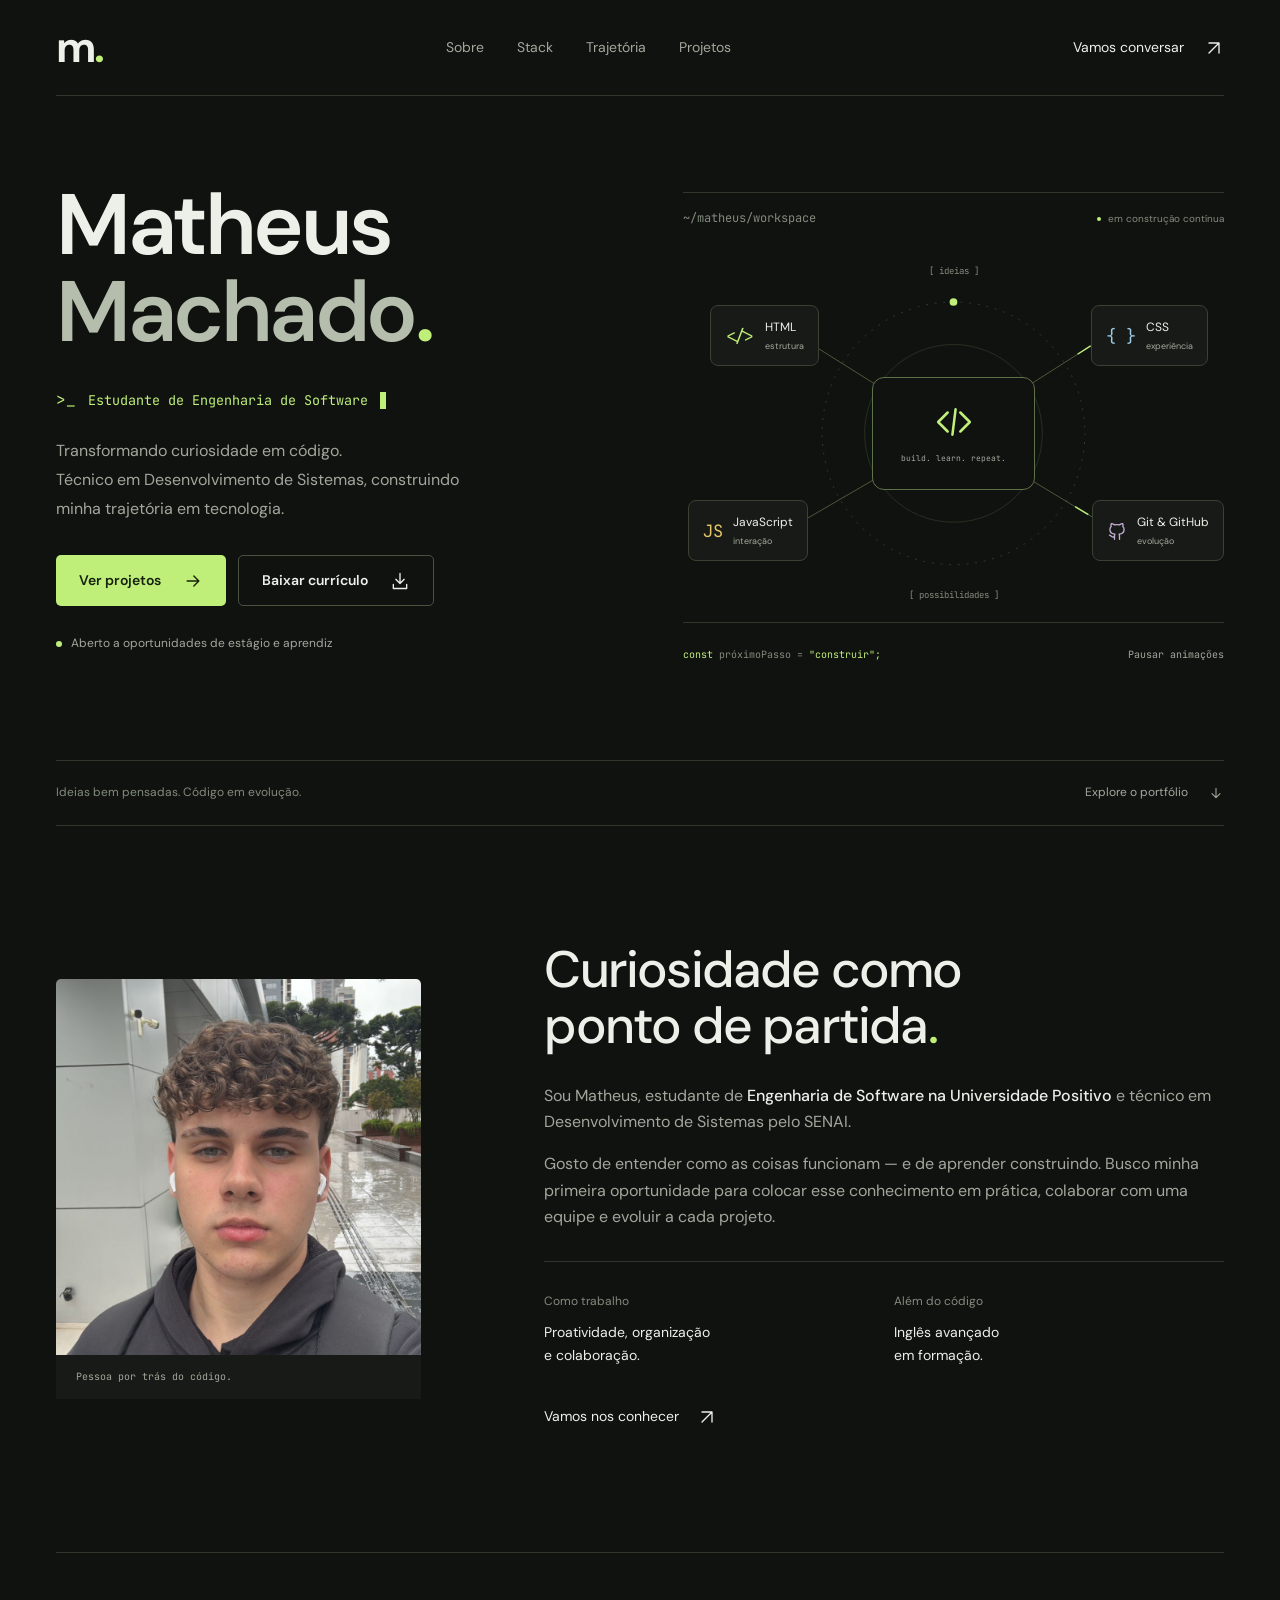
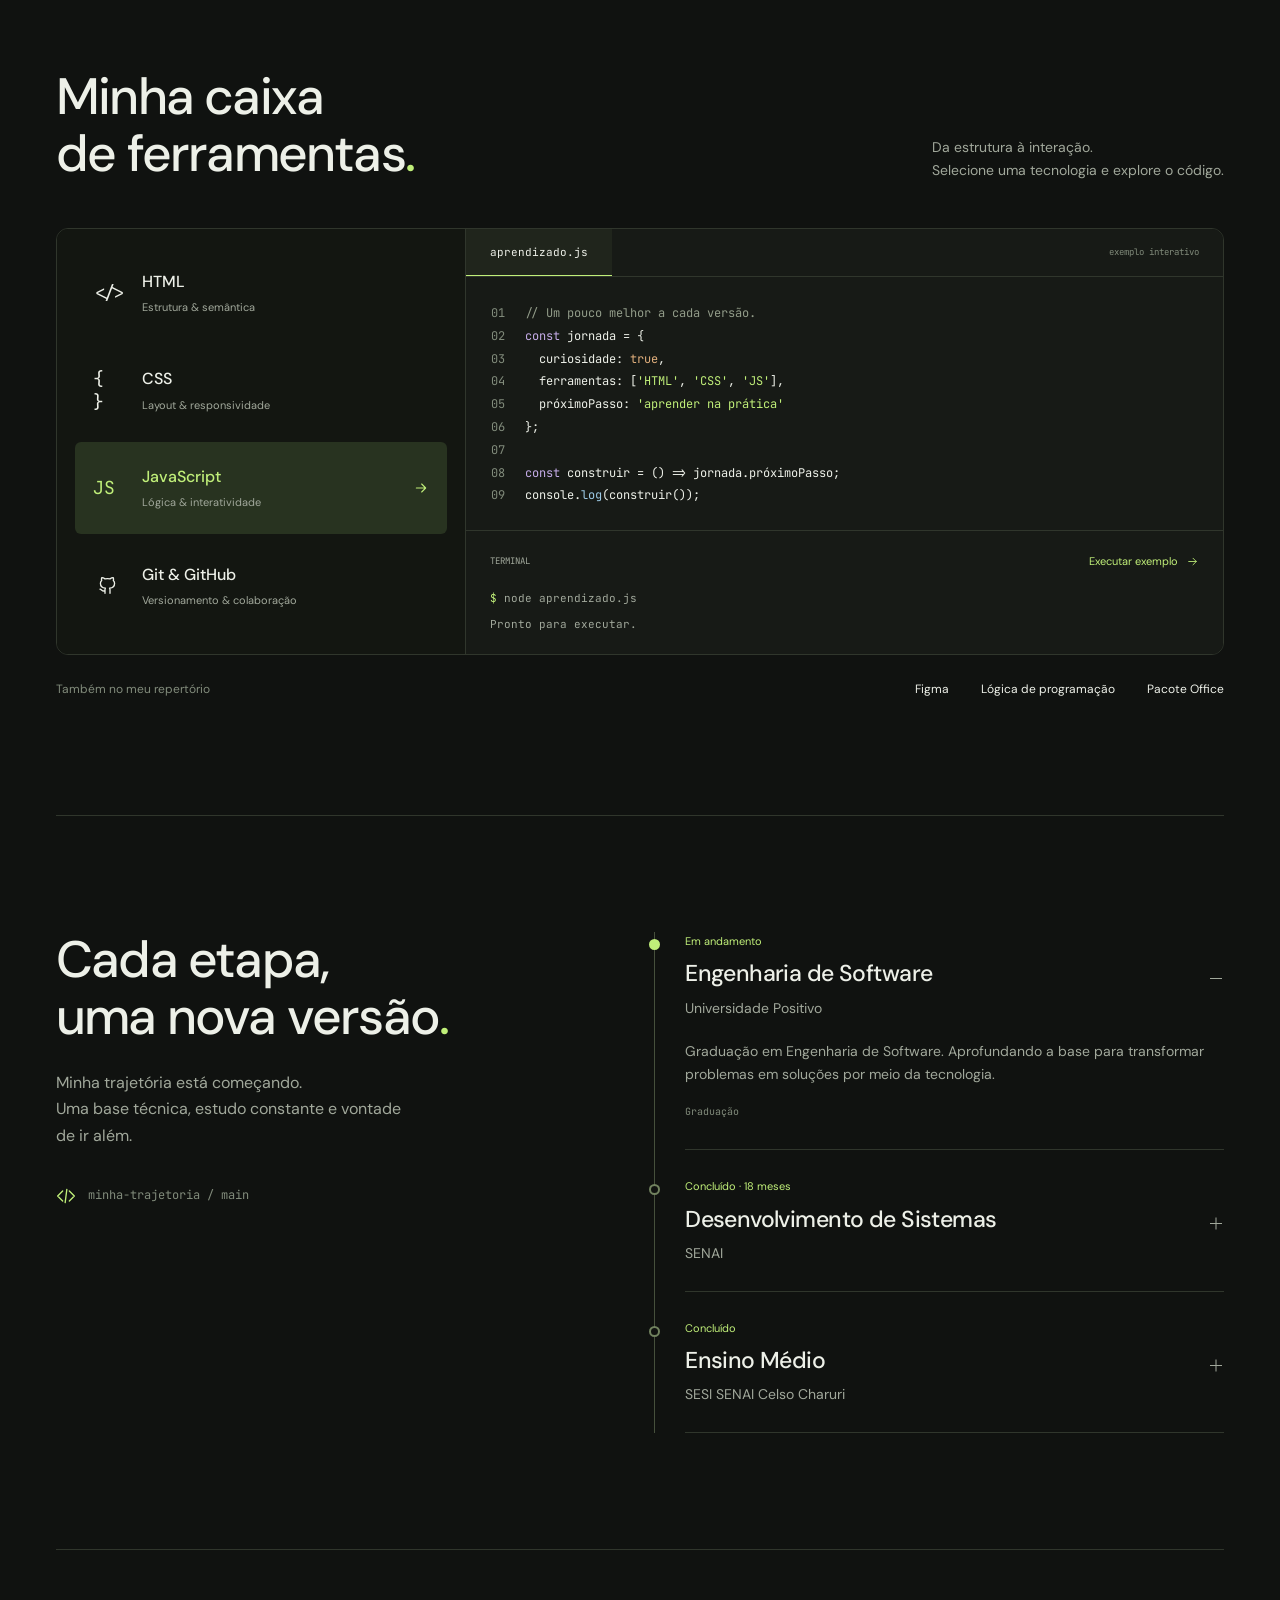
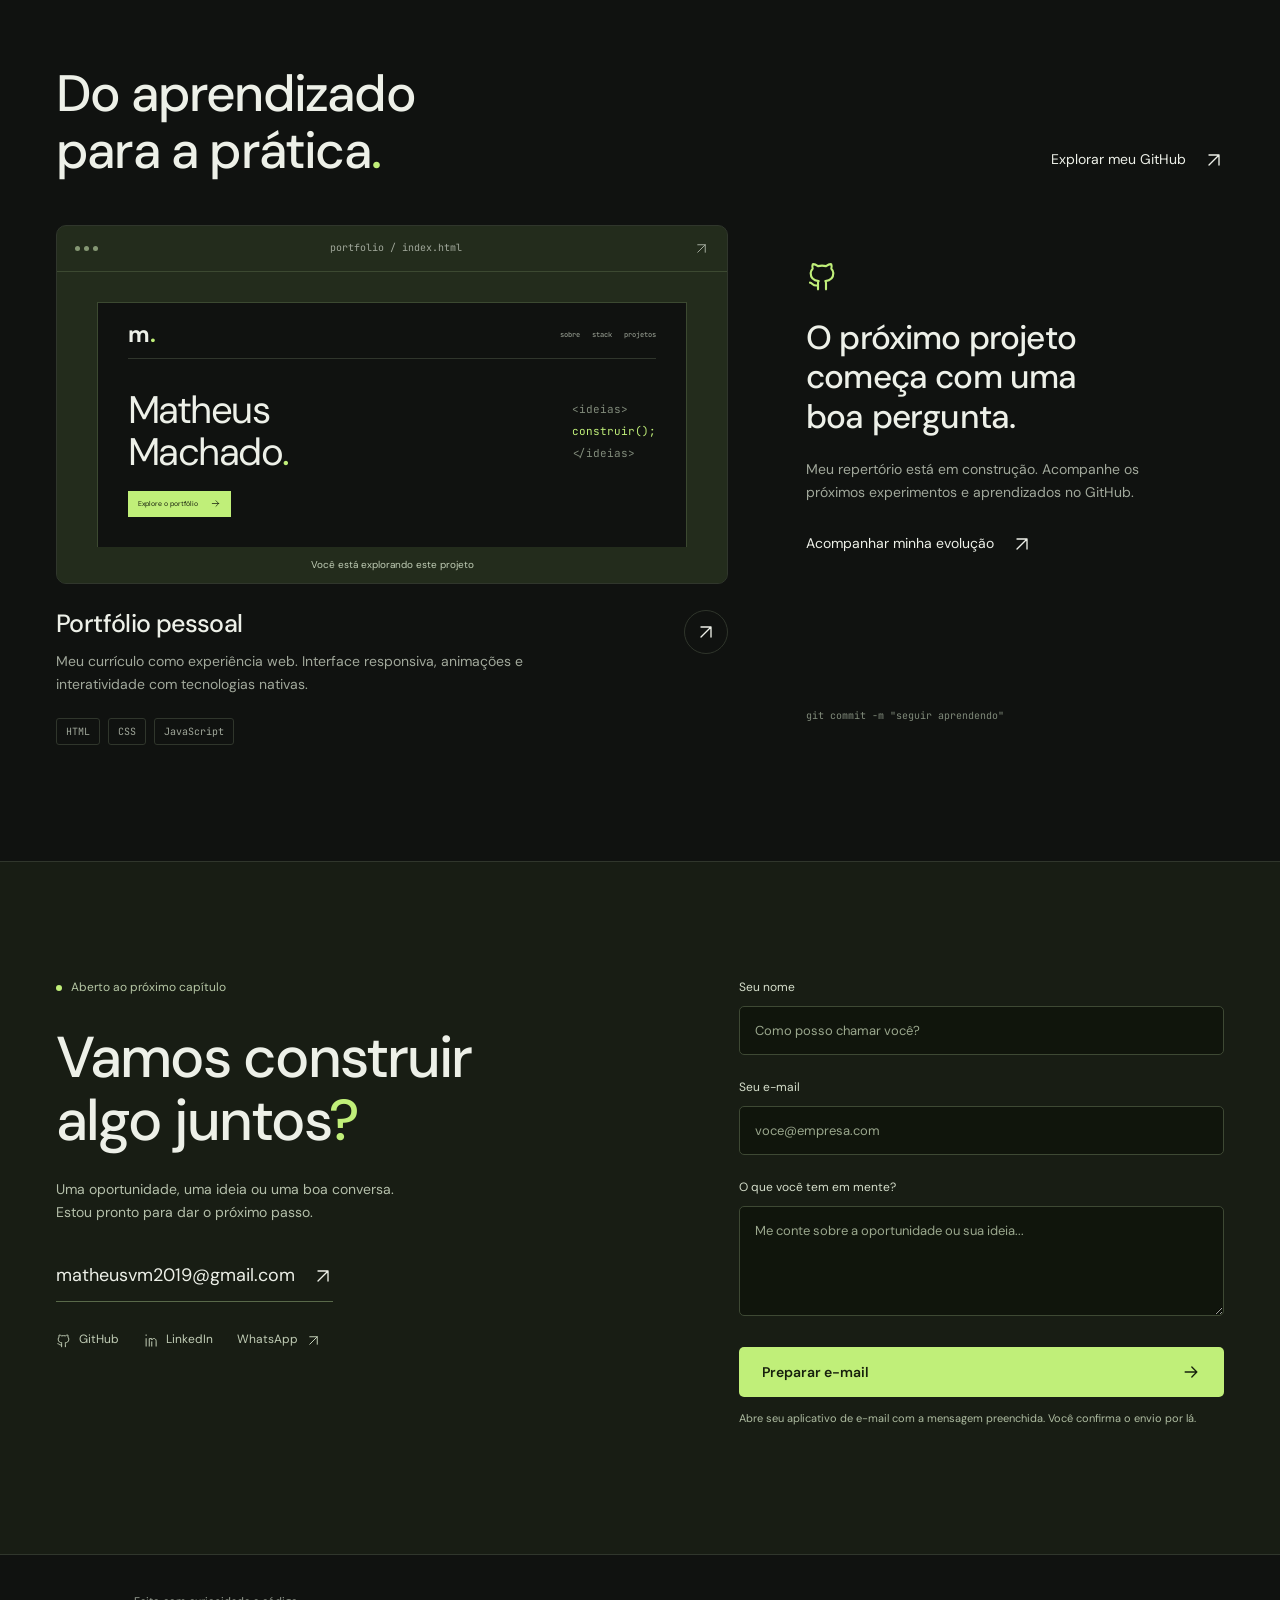
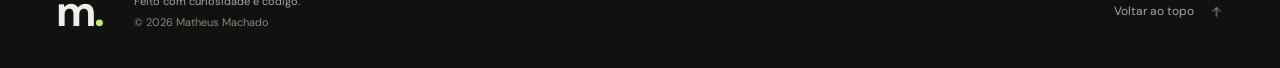
==== commit 74f5576c: "Ajustes finais" ====
--- a/index.html
+++ b/index.html
@@ -7,9 +7,7 @@
   <meta name="description" content="Matheus Machado — estudante de Engenharia de Software e técnico em Desenvolvimento de Sistemas. Conheça minhas competências, formação e projetos.">
   <title>Matheus Machado — Engenharia de Software</title>
   <link rel="icon" href="favicon.svg" type="image/svg+xml">
-  <link rel="preconnect" href="https://fonts.googleapis.com">
-  <link rel="preconnect" href="https://fonts.gstatic.com" crossorigin>
-  <link href="https://fonts.googleapis.com/css2?family=DM+Sans:wght@400;450;500;550;600;650;700&family=JetBrains+Mono:wght@400;500&display=swap" rel="stylesheet">
+  <link rel="stylesheet" href="fonts/fonts.css">
   <link rel="stylesheet" href="style.css">
   <script src="script.js" defer></script>
 </head>
@@ -39,7 +37,7 @@
       <div class="hero-copy">
         <h1 id="hero-title">Matheus<br><span>Machado<span class="name-dot">.</span></span></h1>
         <div class="role-line"><span class="code-prompt" aria-hidden="true">&gt;_</span><p id="typed-role">Estudante de Engenharia de Software</p><span class="typing-caret" aria-hidden="true"></span></div>
-        <p class="hero-description">Transformando curiosidade em código.<br>Técnico em Desenvolvimento de Sistemas, construindo minha trajetória em tecnologia.</p>
+        <p class="hero-description">Transformando curiosidade em código. <br>Técnico em Desenvolvimento de Sistemas, construindo minha trajetória em tecnologia.</p>
         <div class="hero-actions">
           <a class="button button-primary magnetic" href="#projetos">Ver projetos <svg class="icon"><use href="#arrow"/></svg></a>
           <a class="button button-secondary magnetic" href="docs/Curr%C3%ADculo%20Matheus%20Machado.pdf" download>Baixar currículo <svg class="icon"><use href="#download"/></svg></a>
@@ -109,18 +107,18 @@
     </section>
 
     <section id="projetos" class="projects section container" aria-labelledby="projects-title">
-      <div class="section-heading reveal"><h2 id="projects-title">Do aprendizado<br>para a prática<span class="green">.</span></h2><a class="text-link" href="https://github.com/matheus1902-code" target="_blank" rel="noopener noreferrer">Explorar meu GitHub <svg class="icon"><use href="#external"/></svg></a></div>
+      <div class="section-heading reveal"><h2 id="projects-title">Do aprendizado<br>para a prática<span class="green">.</span></h2><a class="text-link" href="https://github.com/matheus-2207" target="_blank" rel="noopener noreferrer">Explorar meu GitHub <svg class="icon"><use href="#external"/></svg></a></div>
       <div class="project-grid">
         <article class="project-feature reveal">
           <a class="project-preview" href="https://github.com/matheus-2207/Matheus-Machado" target="_blank" rel="noopener noreferrer" aria-label="Ver código-fonte do portfólio pessoal no GitHub"><div class="preview-toolbar mono"><span class="preview-dots"><i></i><i></i><i></i></span>portfolio / index.html<svg class="icon"><use href="#external"/></svg></div><div class="mini-site" aria-hidden="true"><div class="mini-nav"><b>m<span>.</span></b><span>sobre &nbsp; stack &nbsp; projetos</span></div><div class="mini-content"><span>Matheus<br>Machado<span class="green">.</span></span><div class="mini-code">&lt;ideias&gt;<br><span>construir();</span><br>&lt;/ideias&gt;</div></div><span class="mini-button">Explore o portfólio <svg class="icon"><use href="#arrow"/></svg></span></div><span class="preview-note">Você está explorando este projeto</span></a>
           <div class="project-description"><div><h3>Portfólio pessoal</h3><p>Meu currículo como experiência web. Interface responsiva, animações e interatividade com tecnologias nativas.</p></div><a class="project-arrow" href="https://github.com/matheus-2207/Matheus-Machado" target="_blank" rel="noopener noreferrer" aria-label="Abrir repositório do portfólio"><svg class="icon"><use href="#external"/></svg></a></div><ul class="tags" aria-label="Tecnologias do portfólio"><li>HTML</li><li>CSS</li><li>JavaScript</li></ul>
         </article>
-        <article class="project-next reveal"><svg class="icon"><use href="#github"/></svg><h3>O próximo projeto<br>começa com uma<br>boa pergunta.</h3><p>Meu repertório está em construção. Acompanhe os próximos experimentos e aprendizados no GitHub.</p><a class="text-link" href="https://github.com/matheus1902-code" target="_blank" rel="noopener noreferrer">Acompanhar minha evolução <svg class="icon"><use href="#external"/></svg></a><span class="mono next-code">git commit -m "seguir aprendendo"</span></article>
+        <article class="project-next reveal"><svg class="icon"><use href="#github"/></svg><h3>O próximo projeto<br>começa com uma<br>boa pergunta.</h3><p>Meu repertório está em construção. Acompanhe os próximos experimentos e aprendizados no GitHub.</p><a class="text-link" href="https://github.com/matheus-2207" target="_blank" rel="noopener noreferrer">Acompanhar minha evolução <svg class="icon"><use href="#external"/></svg></a><span class="mono next-code">git commit -m "seguir aprendendo"</span></article>
       </div>
     </section>
 
     <section id="contato" class="contact section" aria-labelledby="contact-title"><div class="container contact-grid">
-      <div class="contact-copy reveal"><p class="availability"><span class="status-dot"></span>Aberto ao próximo capítulo</p><h2 id="contact-title">Vamos construir<br>algo juntos<span class="green">?</span></h2><p>Uma oportunidade, uma ideia ou uma boa conversa.<br>Estou pronto para dar o próximo passo.</p><a class="contact-email" href="mailto:matheusvm2019@gmail.com">matheusvm2019@gmail.com <svg class="icon"><use href="#external"/></svg></a><div class="social-links"><a href="https://github.com/matheus1902-code" target="_blank" rel="noopener noreferrer"><svg class="icon"><use href="#github"/></svg>GitHub</a><a href="https://www.linkedin.com/in/matheus-machado-560680384" target="_blank" rel="noopener noreferrer"><svg class="icon"><use href="#linkedin"/></svg>LinkedIn</a><a href="https://wa.me/5541996550283" target="_blank" rel="noopener noreferrer">WhatsApp <svg class="icon"><use href="#external"/></svg></a></div></div>
+      <div class="contact-copy reveal"><p class="availability"><span class="status-dot"></span>Aberto ao próximo capítulo</p><h2 id="contact-title">Vamos construir<br>algo juntos<span class="green">?</span></h2><p>Uma oportunidade, uma ideia ou uma boa conversa. <br>Estou pronto para dar o próximo passo.</p><a class="contact-email" href="mailto:matheusvm2019@gmail.com">matheusvm2019@gmail.com <svg class="icon"><use href="#external"/></svg></a><div class="social-links"><a href="https://github.com/matheus-2207" target="_blank" rel="noopener noreferrer"><svg class="icon"><use href="#github"/></svg>GitHub</a><a href="https://www.linkedin.com/in/matheus-machado-560680384" target="_blank" rel="noopener noreferrer"><svg class="icon"><use href="#linkedin"/></svg>LinkedIn</a><a href="https://wa.me/5541996550283" target="_blank" rel="noopener noreferrer">WhatsApp <svg class="icon"><use href="#external"/></svg></a></div></div>
       <form id="contact-form" class="contact-form reveal" action="mailto:matheusvm2019@gmail.com" method="get"><div class="field"><label for="contact-name">Seu nome</label><input id="contact-name" name="name" placeholder="Como posso chamar você?" autocomplete="name" required maxlength="100"></div><div class="field"><label for="contact-email">Seu e-mail</label><input id="contact-email" name="email" type="email" placeholder="voce@empresa.com" autocomplete="email" required maxlength="254"></div><div class="field"><label for="contact-message">O que você tem em mente?</label><textarea id="contact-message" name="body" placeholder="Me conte sobre a oportunidade ou sua ideia..." required minlength="10" maxlength="3000" rows="3"></textarea></div><button class="button button-primary" type="submit">Preparar e-mail <svg class="icon"><use href="#arrow"/></svg></button><p class="form-note">Abre seu aplicativo de e-mail com a mensagem preenchida. Você confirma o envio por lá.</p><p id="form-status" class="form-status" role="status"></p></form>
     </div></section>
   </main>
--- a/fonts/fonts.css
+++ b/fonts/fonts.css
@@ -0,0 +1,42 @@
+@font-face {
+  font-family: 'DM Sans';
+  font-style: normal;
+  font-weight: 400;
+  font-display: swap;
+  src: url(font-0.ttf) format('truetype');
+}
+@font-face {
+  font-family: 'DM Sans';
+  font-style: normal;
+  font-weight: 500;
+  font-display: swap;
+  src: url(font-1.ttf) format('truetype');
+}
+@font-face {
+  font-family: 'DM Sans';
+  font-style: normal;
+  font-weight: 600;
+  font-display: swap;
+  src: url(font-2.ttf) format('truetype');
+}
+@font-face {
+  font-family: 'DM Sans';
+  font-style: normal;
+  font-weight: 700;
+  font-display: swap;
+  src: url(font-3.ttf) format('truetype');
+}
+@font-face {
+  font-family: 'JetBrains Mono';
+  font-style: normal;
+  font-weight: 400;
+  font-display: swap;
+  src: url(font-4.ttf) format('truetype');
+}
+@font-face {
+  font-family: 'JetBrains Mono';
+  font-style: normal;
+  font-weight: 500;
+  font-display: swap;
+  src: url(font-5.ttf) format('truetype');
+}
--- a/style.css
+++ b/style.css
@@ -100,7 +100,7 @@
 .down { transform: rotate(90deg); width: 16px; }
 .about { display: grid; grid-template-columns: .8fr 1.4fr; gap: 100px; align-items: center; }
 .about-portrait { position: relative; max-width: 365px; }
-.about-portrait img { width: 100%; height: auto; aspect-ratio: 4/4.6; object-fit: cover; object-position: center 37%; filter: saturate(.55); border-radius: 5px; }
+.about-portrait img { width: 100%; height: auto; aspect-ratio: 4/4.6; object-fit: cover; object-position: center 37%; border-radius: 5px; }
 .portrait-caption { position: absolute; bottom: 0; left: 0; right: 0; padding: 14px 20px; background: var(--surface); color: var(--muted); font-size: 10px; }
 .about-copy h2 { max-width: 620px; margin-bottom: 28px; }
 .about-copy > p { margin-top: 16px; max-width: 65ch; }
@@ -258,7 +258,7 @@
   .skill-tab { flex-direction: column; justify-content: center; text-align: center; padding: 14px 6px; gap: 8px; }.skill-tab > span:nth-child(2) { font-size: 12px; }.skill-tab > span > span,.skill-tab > .icon:last-child { display: none; }
   .editor { border-left: 0; border-top: 1px solid var(--line); }
   .journey { grid-template-columns: 1fr; gap: 40px; }.journey-intro > p { max-width: 500px; }.timeline { margin-left: 6px; }
-  .project-grid { grid-template-columns: 1fr; gap: 35px; }.project-next { padding: 35px 0 0; border-top: 1px solid var(--line); }.project-next h3 br { display: none; }.project-next h3 { max-width: 500px; }.project-next p { max-width: 500px; }.next-code { padding-top: 25px; }
+  .project-grid { grid-template-columns: 1fr; gap: 35px; }.project-next { padding: 35px 0 0; border-top: 1px solid var(--line); }.project-next h3 { max-width: 500px; }.project-next p { max-width: 500px; }.next-code { padding-top: 25px; }
   .mini-content > span { font-size: 48px; }.mini-site { margin-inline: 40px; padding: 24px 35px 35px; }.mini-code { font-size: 12px; }
   .contact-grid { grid-template-columns: 1fr; gap: 50px; }
 }
@@ -295,3 +295,33 @@
 @media (prefers-reduced-motion: reduce) {
   html { scroll-behavior: auto; }*,*::before,*::after { animation: none !important; transition: none !important; }.cursor-ring { display: none; }
 }
+
+/* Mobile refinements: readable controls and stable layouts on narrow screens. */
+.sr-only { position: absolute; width: 1px; height: 1px; padding: 0; margin: -1px; overflow: hidden; clip-path: inset(50%); white-space: nowrap; border: 0; }
+@media (max-width: 800px) {
+  .run-button, .system-bottom button { min-height: 44px; }
+  .social-links a, .text-link, .back-top { min-height: 44px; }
+  .field input, .field textarea { font-size: 16px; }
+  .hero-copy, .about-copy, .contact-copy, .contact-form, .project-feature { min-width: 0; }
+  .code-window { overscroll-behavior-x: contain; }
+}
+@media (max-width: 560px) {
+  .menu-toggle { width: 44px; height: 44px; }
+  .role-line { min-height: 36px; align-items: flex-start; }
+  .role-line p { font-size: 11px; min-width: 0; line-height: 1.65; }
+  .typing-caret { margin-top: 3px; }
+  .system-bottom { flex-wrap: wrap; gap: 0 10px; font-size: 9px; }
+  .system-bottom button { font-size: 10px; }
+  .about-portrait img { height: auto; aspect-ratio: 1.1; }
+  pre, .line-numbers { font-size: 11px; line-height: 1.9; }
+  .contact-email { font-size: clamp(13px, 4vw, 16px); overflow-wrap: anywhere; }
+}
+@media (max-width: 360px) {
+  .hero-actions { display: grid; grid-template-columns: 1fr; }
+  .hero-actions .button { justify-content: space-between; }
+  .header-contact { margin-right: 10px; }
+  .system-live { display: none; }
+  .tech-node { padding: 8px 6px; font-size: 9px; }
+  .node-caption { font-size: 7px; }
+  .contact-copy h2 { font-size: 36px; }
+}
